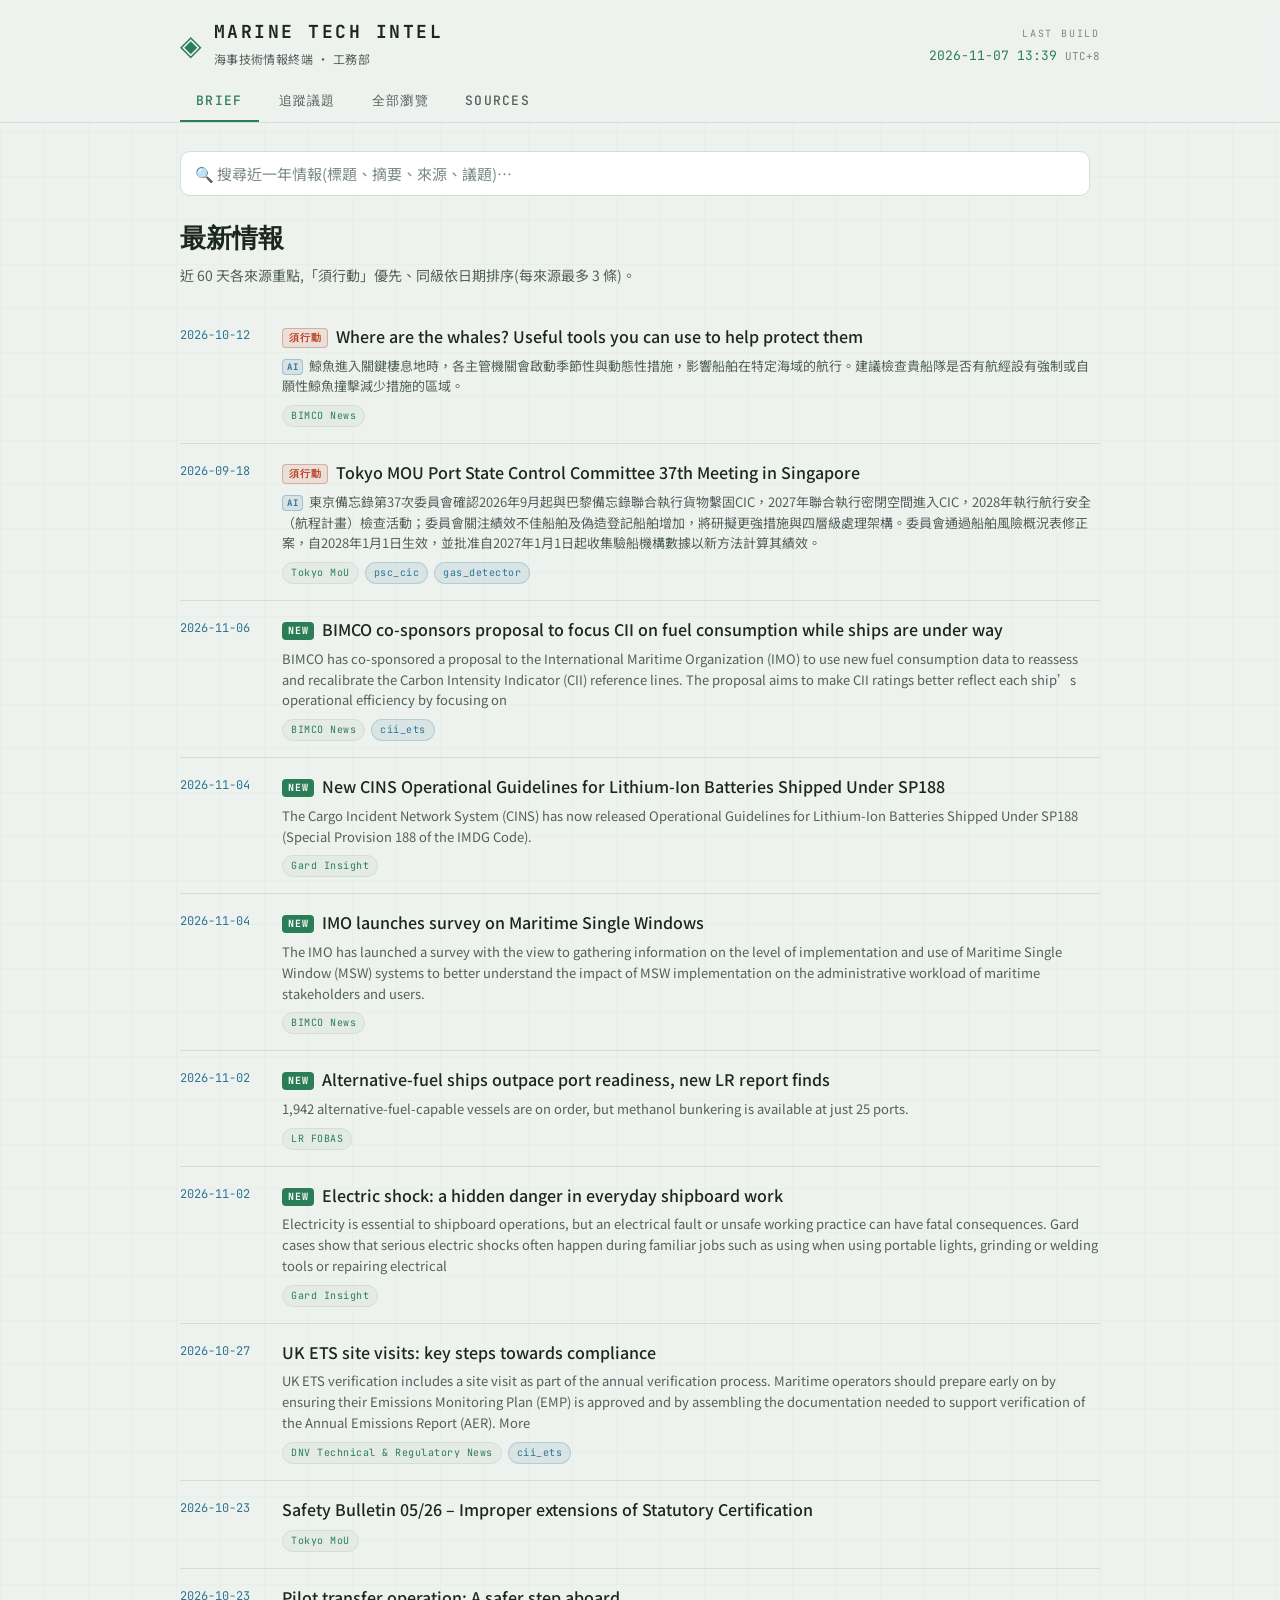
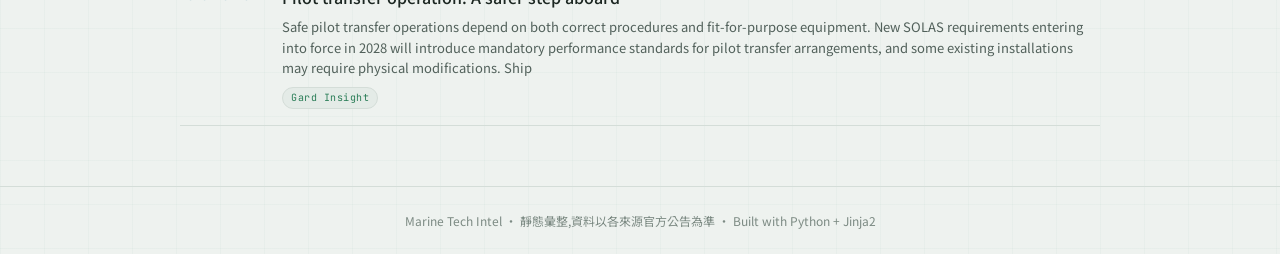
==== index.html @ ea02ee87 "deploy: df2ae88382cccb6f42dc4a87bed4cd82a8ce0da3" ====
<!DOCTYPE html>
<html lang="zh-Hant">
<head>
  <meta charset="utf-8">
  <meta name="viewport" content="width=device-width, initial-scale=1">
  <!-- internal tool on a public URL: do not list in search results -->
  <meta name="robots" content="noindex, nofollow">
  <title>Marine Tech Intel — 海事技術情報終端</title>
  <meta name="description" content="工務部海事技術情報彙總:自動匯整 LR FOBAS、Tokyo MoU、ClassNK 等權威來源的最新通告與報告。">
  <!-- Google Fonts: Fraunces (headings), Noto Sans TC (body), JetBrains Mono (data) -->
  <link rel="preconnect" href="https://fonts.googleapis.com">
  <link rel="preconnect" href="https://fonts.gstatic.com" crossorigin>
  <link href="https://fonts.googleapis.com/css2?family=Fraunces:opsz,wght@9..144,500;9..144,600&family=JetBrains+Mono:wght@400;500;700&family=Noto+Sans+TC:wght@400;500;700&display=swap" rel="stylesheet">
  <link rel="stylesheet" href="static/style.css?v=20261107133919">
</head>
<body>
  <header class="site-header">
    <div class="header-inner">
      <div class="brand">
        <span class="brand-mark">◈</span>
        <div class="brand-text">
          <h1>MARINE TECH INTEL</h1>
          <p class="brand-sub">海事技術情報終端 · 工務部</p>
        </div>
      </div>
      <div class="header-meta">
        <span class="meta-label">LAST BUILD</span>
        <span class="meta-value">2026-11-07 13:39 <span class="tz">UTC+8</span></span>
      </div>
    </div>
    <nav class="tabs" role="tablist">
      <button class="tab is-active" role="tab" data-tab="brief">BRIEF</button>
      <button class="tab" role="tab" data-tab="topics">追蹤議題</button>
      <button class="tab" role="tab" data-tab="browse">全部瀏覽</button>
      <button class="tab" role="tab" data-tab="sources">SOURCES</button>
    </nav>
  </header>

  <main class="site-main">
    


<div class="search-bar">
  <input id="search-input" type="search" autocomplete="off"
         placeholder="🔍 搜尋近一年情報(標題、摘要、來源、議題)…" aria-label="搜尋情報">
  <span id="search-count" class="search-count"></span>
</div>
<section id="panel-search" class="panel" role="tabpanel" hidden>
  <ol id="search-results" class="brief-list"></ol>
  <p id="search-empty" class="source-empty" hidden>找不到符合的情報</p>
</section>


<section id="panel-brief" class="panel is-active" role="tabpanel">
  <div class="panel-head">
    <h2 class="panel-title">最新情報</h2>
    <p class="panel-desc">近 60 天各來源重點,「須行動」優先、同級依日期排序(每來源最多 3 條)。</p>
  </div>
  <ol class="brief-list">
    
    <li class="brief-item">
      <div class="brief-date">2026-10-12</div>
      <div class="brief-body">
        <span class="imp-badge imp-action" title="AI 判定:有需採取行動或排程因應的事項,請以原文為準">須行動</span><a class="brief-link" href="https://www.bimco.org/news-insights/bimco-news/2026/10/12-whales/" target="_blank" rel="noopener">Where are the whales? Useful tools you can use to help protect them</a>
        
        <p class="brief-summary"><span class="ai-tag" title="由 AI 依原文自動摘要,僅供快速參考,請以原文為準">AI</span>鯨魚進入關鍵棲息地時，各主管機關會啟動季節性與動態性措施，影響船舶在特定海域的航行。建議檢查貴船隊是否有航經設有強制或自願性鯨魚撞擊減少措施的區域。</p>
        
        <div class="brief-meta">
          <span class="src-chip">BIMCO News</span>
          
        </div>
      </div>
    </li>
    
    <li class="brief-item">
      <div class="brief-date">2026-09-18</div>
      <div class="brief-body">
        <span class="imp-badge imp-action" title="AI 判定:有需採取行動或排程因應的事項,請以原文為準">須行動</span><a class="brief-link" href="https://www.tokyo-mou.org/press-releases/2026/09/18/tokyo-mou-port-state-control-committee-37th-meeting-in-singapore/" target="_blank" rel="noopener">Tokyo MOU Port State Control Committee 37th Meeting in Singapore</a>
        
        <p class="brief-summary"><span class="ai-tag" title="由 AI 依原文自動摘要,僅供快速參考,請以原文為準">AI</span>東京備忘錄第37次委員會確認2026年9月起與巴黎備忘錄聯合執行貨物繫固CIC，2027年聯合執行密閉空間進入CIC，2028年執行航行安全（航程計畫）檢查活動；委員會關注績效不佳船舶及偽造登記船舶增加，將研擬更強措施與四層級處理架構。委員會通過船舶風險概況表修正案，自2028年1月1日生效，並批准自2027年1月1日起收集驗船機構數據以新方法計算其績效。</p>
        
        <div class="brief-meta">
          <span class="src-chip">Tokyo MoU</span>
          <span class="topic-chip" data-topic="psc_cic">psc_cic</span><span class="topic-chip" data-topic="gas_detector">gas_detector</span>
        </div>
      </div>
    </li>
    
    <li class="brief-item">
      <div class="brief-date">2026-11-06</div>
      <div class="brief-body">
        <span class="new-badge" title="72 小時內新收錄">NEW</span><a class="brief-link" href="https://www.bimco.org/news-insights/bimco-news/2026/11/06-cii-imo/" target="_blank" rel="noopener">BIMCO co-sponsors proposal to focus CII on fuel consumption while ships are under way</a>
        
        <p class="brief-summary">BIMCO has co-sponsored a proposal to the International Maritime Organization (IMO) to use new fuel consumption data to reassess and recalibrate the Carbon Intensity Indicator (CII) reference lines. The proposal aims to make CII ratings better reflect each ship’s operational efficiency by focusing on</p>
        
        <div class="brief-meta">
          <span class="src-chip">BIMCO News</span>
          <span class="topic-chip" data-topic="cii_ets">cii_ets</span>
        </div>
      </div>
    </li>
    
    <li class="brief-item">
      <div class="brief-date">2026-11-04</div>
      <div class="brief-body">
        <span class="new-badge" title="72 小時內新收錄">NEW</span><a class="brief-link" href="https://gard.no/en/insights/new-cins-operational-guidelines-for-lithium-ion-batteries-shipped-under-sp188/" target="_blank" rel="noopener">New CINS Operational Guidelines for Lithium-Ion Batteries Shipped Under SP188</a>
        
        <p class="brief-summary">The Cargo Incident Network System (CINS) has now released Operational Guidelines for Lithium-Ion Batteries Shipped Under SP188 (Special Provision 188 of the IMDG Code).</p>
        
        <div class="brief-meta">
          <span class="src-chip">Gard Insight</span>
          
        </div>
      </div>
    </li>
    
    <li class="brief-item">
      <div class="brief-date">2026-11-04</div>
      <div class="brief-body">
        <span class="new-badge" title="72 小時內新收錄">NEW</span><a class="brief-link" href="https://www.bimco.org/news-insights/bimco-news/2026/11/04-imo-msw-survey/" target="_blank" rel="noopener">IMO launches survey on Maritime Single Windows</a>
        
        <p class="brief-summary">The IMO has launched a survey with the view to gathering information on the level of implementation and use of Maritime Single Window (MSW) systems to better understand the impact of MSW implementation on the administrative workload of maritime stakeholders and users.</p>
        
        <div class="brief-meta">
          <span class="src-chip">BIMCO News</span>
          
        </div>
      </div>
    </li>
    
    <li class="brief-item">
      <div class="brief-date">2026-11-02</div>
      <div class="brief-body">
        <span class="new-badge" title="72 小時內新收錄">NEW</span><a class="brief-link" href="https://www.lr.org/en/knowledge/press-room/press-listing/press-release/2026/alternative-fuel-ships-outpace-port-readiness-new-lr-report-finds/" target="_blank" rel="noopener">Alternative-fuel ships outpace port readiness, new LR report finds</a>
        
        <p class="brief-summary">1,942 alternative-fuel-capable vessels are on order, but methanol bunkering is available at just 25 ports.</p>
        
        <div class="brief-meta">
          <span class="src-chip">LR FOBAS</span>
          
        </div>
      </div>
    </li>
    
    <li class="brief-item">
      <div class="brief-date">2026-11-02</div>
      <div class="brief-body">
        <span class="new-badge" title="72 小時內新收錄">NEW</span><a class="brief-link" href="https://gard.no/en/insights/electric-shock-a-hidden-danger-in-everyday-shipboard-work/" target="_blank" rel="noopener">Electric shock: a hidden danger in everyday shipboard work</a>
        
        <p class="brief-summary">Electricity is essential to shipboard operations, but an electrical fault or unsafe working practice can have fatal consequences. Gard cases show that serious electric shocks often happen during familiar jobs such as using when using portable lights, grinding or welding tools or repairing electrical</p>
        
        <div class="brief-meta">
          <span class="src-chip">Gard Insight</span>
          
        </div>
      </div>
    </li>
    
    <li class="brief-item">
      <div class="brief-date">2026-10-27</div>
      <div class="brief-body">
        <a class="brief-link" href="https://www.dnv.com/news/2026/uk-ets-site-visits-key-steps-towards-compliance/" target="_blank" rel="noopener">UK ETS site visits: key steps towards compliance</a>
        
        <p class="brief-summary">UK ETS verification includes a site visit as part of the annual verification process. Maritime operators should prepare early on by ensuring their Emissions Monitoring Plan (EMP) is approved and by assembling the documentation needed to support verification of the Annual Emissions Report (AER). More</p>
        
        <div class="brief-meta">
          <span class="src-chip">DNV Technical &amp; Regulatory News</span>
          <span class="topic-chip" data-topic="cii_ets">cii_ets</span>
        </div>
      </div>
    </li>
    
    <li class="brief-item">
      <div class="brief-date">2026-10-23</div>
      <div class="brief-body">
        <a class="brief-link" href="https://www.tokyo-mou.org/safety-bulletin/2026/10/23/safety-bulletin-05-26-improper-extensions-of-statutory-certification/" target="_blank" rel="noopener">Safety Bulletin 05/26 – Improper extensions of Statutory Certification</a>
        
        <div class="brief-meta">
          <span class="src-chip">Tokyo MoU</span>
          
        </div>
      </div>
    </li>
    
    <li class="brief-item">
      <div class="brief-date">2026-10-23</div>
      <div class="brief-body">
        <a class="brief-link" href="https://gard.no/en/insights/safe-pilot-transfer-operation/" target="_blank" rel="noopener">Pilot transfer operation: A safer step aboard</a>
        
        <p class="brief-summary">Safe pilot transfer operations depend on both correct procedures and fit-for-purpose equipment. New SOLAS requirements entering into force in 2028 will introduce mandatory performance standards for pilot transfer arrangements, and some existing installations may require physical modifications. Ship </p>
        
        <div class="brief-meta">
          <span class="src-chip">Gard Insight</span>
          
        </div>
      </div>
    </li>
    
  </ol>
</section>


<section id="panel-browse" class="panel" role="tabpanel">
  <div class="panel-head">
    <h2 class="panel-title">全部瀏覽 <span class="ai-tag" title="分類由 AI 自動判定,僅供快速瀏覽,請以原文為準">AI</span></h2>
    <p class="panel-desc">近 12 個月的全部文章,每篇歸入一類;「須行動」排前、同級依日期排序。找東西也可以直接用上方搜尋。</p>
  </div>
  <div class="topic-list">
    
    <article class="topic-card">
      <button class="topic-toggle" aria-expanded="false">
        <span class="topic-name">法規環保</span>
        <span class="topic-count">9</span>
        <span class="topic-caret">▸</span>
      </button>
      <div class="topic-body" hidden>
        <p class="topic-summary">IMO / 區域環保與法規動態:MEPC/MSC 決議、ECA、ETS、公約生效</p>
        
        <ul class="topic-items">
          
          <li>
            <span class="imp-badge imp-action" title="AI 判定:有需採取行動或排程因應的事項,請以原文為準">須行動</span><a href="https://www.bimco.org/news-insights/bimco-news/2026/10/12-whales/" target="_blank" rel="noopener">Where are the whales? Useful tools you can use to help protect them</a>
            <span class="item-meta">BIMCO News · 2026-10-12</span>
            <p class="item-summary"><span class="ai-tag" title="由 AI 依原文自動摘要,僅供快速參考,請以原文為準">AI</span>鯨魚進入關鍵棲息地時，各主管機關會啟動季節性與動態性措施，影響船舶在特定海域的航行。建議檢查貴船隊是否有航經設有強制或自願性鯨魚撞擊減少措施的區域。</p>
          </li>
          
          <li>
            <span class="imp-badge imp-action" title="AI 判定:有需採取行動或排程因應的事項,請以原文為準">須行動</span><a href="https://www.dnv.com/news/2026/updated-implementing-regulation-med/" target="_blank" rel="noopener">Updated Implementing Regulation (EU) 2026/1434 amending the MED: In force from 31 August 2026</a>
            <span class="item-meta">DNV Technical &amp; Regulatory News · 2026-08-20</span>
            <p class="item-summary"><span class="ai-tag" title="由 AI 依原文自動摘要,僅供快速參考,請以原文為準">AI</span>歐盟發布第10號實施細則 (EU) 2026/1434，修訂《海洋設備指令》(MED) 2014/90/EU，並於2026年8月31日生效，取代第9號實施細則 (EU) 2025/1534。船隊應確認船上海洋設備的型式認可與合規狀態是否符合新版 MED 要求。</p>
          </li>
          
          <li>
            <span class="imp-badge imp-action" title="AI 判定:有需採取行動或排程因應的事項,請以原文為準">須行動</span><a href="https://www.dnv.com/news/2026/north-east-atlantic-joins-the-expanding-network-of-ecas/" target="_blank" rel="noopener">North-east Atlantic joins the expanding network of ECAs</a>
            <span class="item-meta">DNV Technical &amp; Regulatory News · 2026-06-17</span>
            <p class="item-summary"><span class="ai-tag" title="由 AI 依原文自動摘要,僅供快速參考,請以原文為準">AI</span>北東大西洋被納入新的排放控制區（ECA），針對氮氧化物（NOx）、硫氧化物（SOx）和顆粒物（PM）進行管控。相關規定將於2027年9月1日生效。</p>
          </li>
          
          <li>
            <span class="imp-badge imp-action" title="AI 判定:有需採取行動或排程因應的事項,請以原文為準">須行動</span><a href="https://www.dnv.com/news/2026/the-uk-ets-expands-to-maritime-from-1-july-2026/" target="_blank" rel="noopener">The UK ETS expands to maritime from 1 July 2026</a>
            <span class="item-meta">DNV Technical &amp; Regulatory News · 2026-06-05</span>
            <p class="item-summary"><span class="ai-tag" title="由 AI 依原文自動摘要,僅供快速參考,請以原文為準">AI</span>英國排放交易計劃（ETS）將於2026年7月1日起擴展至海運業。該計劃正在快速發展，影響各行業對溫室氣體排放的定價和管理。隨著計劃的擴展及碳市場的增強，了解其主要機制和影響變得越來越重要。</p>
          </li>
          
          <li>
            <span class="imp-badge imp-action" title="AI 判定:有需採取行動或排程因應的事項,請以原文為準">須行動</span><a href="https://www.classnk.com/hp/pdf/tech_info/tech_img/T1368e.pdf" target="_blank" rel="noopener">Outcome of MEPC84 (May 2026)</a>
            <span class="item-meta">ClassNK Topics · 2026-05-01</span>
            <p class="item-summary"><span class="ai-tag" title="由 AI 依原文自動摘要,僅供快速參考,請以原文為準">AI</span>日本政府於2024年6月30日部分修訂船舶分艙及相關法規，適用於日本旗「旅客輸送船」等（即非客船但從事旅客運送之貨船）。適用船舶可能需額外符合浸水計算、進水警報裝置、救生筏及AIS等要求。船東須自行確認各船是否屬於「旅客輸送船」等，ClassNK無法代為判定。建議工務部門儘速盤點船隊適用性並安排相關設備與計算之符合作業。</p>
          </li>
          
          <li>
            <a href="https://www.dnv.com/news/2026/imo-ccc-12/" target="_blank" rel="noopener">IMO CCC 12: Revised guidelines for methanol as fuel</a>
            <span class="item-meta">DNV Technical &amp; Regulatory News · 2026-09-21</span>
            <p class="item-summary"><span class="ai-tag" title="由 AI 依原文自動摘要,僅供快速參考,請以原文為準">AI</span>IMO CCC 12 於 2026 年 9 月 14 日至 18 日舉行。會議完成甲醇/乙醇作為燃料之暫行指南的修訂。並新增了一項繫纜軟體的統一效能標準。</p>
          </li>
          
          <li>
            <a href="https://www.dnv.com/news/2026/imo-iii-12-initiation-of-ism-implementation-guidelines-revision-and-progression-of-survey-requirements-revision/" target="_blank" rel="noopener">IMO III 12: Initiation of ISM implementation guidelines revision and progression of survey requirements revision</a>
            <span class="item-meta">DNV Technical &amp; Regulatory News · 2026-07-27</span>
            <p class="item-summary"><span class="ai-tag" title="由 AI 依原文自動摘要,僅供快速參考,請以原文為準">AI</span>IMO 第三屆實施工具小組第12次會議於2026年7月20日至24日召開，啟動了對ISM準則的全面修訂，並持續更新檢查指導方針。</p>
          </li>
          
          <li>
            <a href="https://www.dnv.com/news/2026/New-IMO-requirements-for-pilot-transfer-arrangements/" target="_blank" rel="noopener">New IMO requirements for pilot transfer arrangements</a>
            <span class="item-meta">DNV Technical &amp; Regulatory News · 2026-07-01</span>
            <p class="item-summary"><span class="ai-tag" title="由 AI 依原文自動摘要,僅供快速參考,請以原文為準">AI</span>國際海事組織（IMO）在第13屆導航、通訊、搜尋與救援小組會議（NCSR 13）中，完成了下一代電子海圖顯示與資訊系統（ECDIS）的實施指導草案。</p>
          </li>
          
          <li>
            <a href="https://www.dnv.com/news/2026/the-imo-sub-committee-on-navigation-communications-search-and-rescue-ncsr13/" target="_blank" rel="noopener">The IMO sub-committee on navigation, communications, search and rescue (NCSR 13)</a>
            <span class="item-meta">DNV Technical &amp; Regulatory News · 2026-06-29</span>
            <p class="item-summary"><span class="ai-tag" title="由 AI 依原文自動摘要,僅供快速參考,請以原文為準">AI</span>國際海事組織導航、通訊、搜尋與救援小組委員會（NCSR 13）於2026年6月22日至26日召開，並完成了下一代電子海圖顯示與資訊系統（ECDIS）實施的草案指導。</p>
          </li>
          
        </ul>
        
      </div>
    </article>
    
    <article class="topic-card">
      <button class="topic-toggle" aria-expanded="false">
        <span class="topic-name">燃油</span>
        <span class="topic-count">2</span>
        <span class="topic-caret">▸</span>
      </button>
      <div class="topic-body" hidden>
        <p class="topic-summary">燃油品質、加油實務、生質/替代燃料、滑油</p>
        
        <ul class="topic-items">
          
          <li>
            <a href="https://www.lr.org/en/knowledge/press-room/press-listing/press-release/2026/latest-fobas-fuel-quality-report-finds-iso-compliant-fuels-are-increasingly-causing-operational-problems/" target="_blank" rel="noopener">Latest FOBAS Fuel Quality Report finds ISO-compliant fuels are increasingly causing operational problems</a>
            <span class="item-meta">LR FOBAS · 2026-07-14</span>
            <p class="item-summary"><span class="ai-tag" title="由 AI 依原文自動摘要,僅供快速參考,請以原文為準">AI</span>最新分析顯示，燃油品質風險不再僅限於不符合規格的燃油。</p>
          </li>
          
          <li>
            <a href="https://www.lr.org/en/knowledge/press-room/press-listing/press-release/2026/lloyds-register-fobas-report-warns-of-late-year-surge-in-marine-fuel-quality-failures/" target="_blank" rel="noopener">FOBAS report warns of late year surge in marine fuel quality failures</a>
            <span class="item-meta">LR FOBAS · 2026-02-12</span>
            <p class="item-summary"><span class="ai-tag" title="由 AI 依原文自動摘要,僅供快速參考,請以原文為準">AI</span>FOBAS報告指出，2025年下半年海洋燃料質量顯著惡化。這項新分析是基於2025年上半年報告的結果。</p>
          </li>
          
        </ul>
        
      </div>
    </article>
    
    <article class="topic-card">
      <button class="topic-toggle" aria-expanded="false">
        <span class="topic-name">PSC 檢查</span>
        <span class="topic-count">15</span>
        <span class="topic-caret">▸</span>
      </button>
      <div class="topic-body" hidden>
        <p class="topic-summary">港口國管制:檢查活動 (CIC)、滯留與缺失統計</p>
        
        <ul class="topic-items">
          
          <li>
            <span class="imp-badge imp-action" title="AI 判定:有需採取行動或排程因應的事項,請以原文為準">須行動</span><a href="https://www.tokyo-mou.org/press-releases/2026/09/18/tokyo-mou-port-state-control-committee-37th-meeting-in-singapore/" target="_blank" rel="noopener">Tokyo MOU Port State Control Committee 37th Meeting in Singapore</a>
            <span class="item-meta">Tokyo MoU · 2026-09-18</span>
            <p class="item-summary"><span class="ai-tag" title="由 AI 依原文自動摘要,僅供快速參考,請以原文為準">AI</span>東京備忘錄第37次委員會確認2026年9月起與巴黎備忘錄聯合執行貨物繫固CIC，2027年聯合執行密閉空間進入CIC，2028年執行航行安全（航程計畫）檢查活動；委員會關注績效不佳船舶及偽造登記船舶增加，將研擬更強措施與四層級處理架構。委員會通過船舶風險概況表修正案，自2028年1月1日生效，並批准自2027年1月1日起收集驗船機構數據以新方法計算其績效。</p>
          </li>
          
          <li>
            <span class="imp-badge imp-action" title="AI 判定:有需採取行動或排程因應的事項,請以原文為準">須行動</span><a href="https://www.dnv.com/news/2026/port-state-control-cic-2026-official-questionnaire-now-published/" target="_blank" rel="noopener">Port State Control – CIC 2026 official questionnaire now published</a>
            <span class="item-meta">DNV Technical &amp; Regulatory News · 2026-08-04</span>
            <p class="item-summary"><span class="ai-tag" title="由 AI 依原文自動摘要,僅供快速參考,請以原文為準">AI</span>Paris 與 Tokyo MoU 聯合貨物繫固 (Cargo Securing) 集中檢查 (CIC) 將於 9 月 1 日正式啟動。Paris MoU 已公布本次 CIC 的官方檢查問卷，船隊應提前準備以應對檢查。</p>
          </li>
          
          <li>
            <span class="imp-badge imp-action" title="AI 判定:有需採取行動或排程因應的事項,請以原文為準">須行動</span><a href="https://www.tokyo-mou.org/press-releases/2026/08/03/joint-press-release-on-the-concentrated-inspection-campaign-on-cargo-securing/" target="_blank" rel="noopener">Joint Press Release on the Concentrated Inspection Campaign on Cargo Securing</a>
            <span class="item-meta">Tokyo MoU · 2026-08-03</span>
            <p class="item-summary"><span class="ai-tag" title="由 AI 依原文自動摘要,僅供快速參考,請以原文為準">AI</span>Tokyo MoU 與 Paris MoU 將於 2026 年 9 月 1 日至 11 月 30 日聯合執行「貨物繫固」集中檢查活動 (CIC)，配合例行港口國檢查進行。PSCO 將使用特定問卷查核船舶是否符合 SOLAS 對貨物裝載、堆疊與繫固的規定。船方需確保備有經認可的貨物繫固手冊 (CSM)、貨物安全通道計畫 (CSAP)，且固定與便攜式繫固設備狀況良好並符合手冊維護要求。檢查發現的缺失可能導致記錄缺陷甚至船舶滯留，建議船隊提前依問卷項目完成自查。</p>
          </li>
          
          <li>
            <span class="imp-badge imp-action" title="AI 判定:有需採取行動或排程因應的事項,請以原文為準">須行動</span><a href="https://parismou.org/paris-and-tokyo-mous-launch-2026-concentrated-inspection-campaign-on-cargo-securing/" target="_blank" rel="noopener">Paris and Tokyo MoUs launch 2026 Concentrated Inspection Campaign on Cargo Securing</a>
            <span class="item-meta">Paris MoU · 2026-08-03</span>
            <p class="item-summary"><span class="ai-tag" title="由 AI 依原文自動摘要,僅供快速參考,請以原文為準">AI</span>巴黎MoU與東京MoU將於2026年9月1日至11月30日針對貨物綑綁（貨物單元與貨物運輸單元）實施2026年集中檢查（CIC），與例行PSC檢查合併執行，每艘船舶於該期間僅受檢一次。PSCO將使用兩MoU共同制定的問檢表，查核是否符合SOLAS有關裝載、堆積與綑綁之現行要求；查得之缺失可由港口國記錄缺失甚至扣船。檢查結果將送交IMO及兩MoU治理機構。建議及早完成船隊貨物綑綁自查與相關文件準備。</p>
          </li>
          
          <li>
            <span class="imp-badge imp-action" title="AI 判定:有需採取行動或排程因應的事項,請以原文為準">須行動</span><a href="https://www.dnv.com/news/2026/the-2026-psc-cic-on-cargo-securing/" target="_blank" rel="noopener">The 2026 PSC CIC on cargo securing – be prepared</a>
            <span class="item-meta">DNV Technical &amp; Regulatory News · 2026-07-29</span>
            <p class="item-summary"><span class="ai-tag" title="由 AI 依原文自動摘要,僅供快速參考,請以原文為準">AI</span>2026年的港口國家控制集中檢查活動將於9月1日至11月30日進行，重點將放在貨物固定上。請做好準備。</p>
          </li>
          
          <li>
            <span class="imp-badge imp-action" title="AI 判定:有需採取行動或排程因應的事項,請以原文為準">須行動</span><a href="https://www.tokyo-mou.org/cic-results/2025/11/19/cic-on-crew-wages-and-seafarer-employment-agreement-mlc-2006-2024/" target="_blank" rel="noopener">CIC on Crew Wages and Seafarer Employment Agreement (MLC, 2006) 2024</a>
            <span class="item-meta">Tokyo MoU · 2025-11-19</span>
            <p class="item-summary"><span class="ai-tag" title="由 AI 依原文自動摘要,僅供快速參考,請以原文為準">AI</span>東京MOU的成員機構進行了針對船員工資和海員就業協議的集中檢查活動。</p>
          </li>
          
          <li>
            <a href="https://parismou.org/register-for-teg40-in-poland/" target="_blank" rel="noopener">Register for TEG40 in Poland</a>
            <span class="item-meta">Paris MoU · 2026-09-22</span>
            <p class="item-summary"><span class="ai-tag" title="由 AI 依原文自動摘要,僅供快速參考,請以原文為準">AI</span>1. Paris MoU 透過港口國監督 (PSC) 檢查外國船舶，確保其狀況、設備、配員與營運符合國際法規。
2. Paris MoU 提供數位工具，即時掌握船舶合規與風險資訊。
3. 最新消息包含年度績效名單與拒絕進港船舶公告，有助掌握區域 PSC 動態。</p>
          </li>
          
          <li>
            <a href="https://parismou.org/paris-mou-publishes-the-annual-report-of-2025/" target="_blank" rel="noopener">Paris MoU publishes the Annual Report of 2025</a>
            <span class="item-meta">Paris MoU · 2026-07-03</span>
            <p class="item-summary"><span class="ai-tag" title="由 AI 依原文自動摘要,僅供快速參考,請以原文為準">AI</span>Paris MoU 於 2026 年 7 月 1 日發布 2025 年度報告。2025 年拒入港口禁令升至 19 件,滯留率升至 4.18%(2024 年為 4.03%),顯示持續偏高趨勢。缺失分析未顯示單一公約領域惡化,但重複違規集中在消防安全(SOLAS Ch. II-2 占 16.8%)、結構與電氣(SOLAS Ch. II-1 占 11.6%)及海員健康醫療與福利(MLC Title IV 占 10.0%)。具體缺失以防火門(3.1%)、海員僱傭合約(1.3%)及 ISM 相關缺失(4.5%)最為突出。</p>
          </li>
          
          <li>
            <a href="https://parismou.org/2025-performance-lists/" target="_blank" rel="noopener">Paris MoU publishes its 2025 Performance Lists</a>
            <span class="item-meta">Paris MoU · 2026-07-02</span>
            <p class="item-summary"><span class="ai-tag" title="由 AI 依原文自動摘要,僅供快速參考,請以原文為準">AI</span>Paris MoU 於第59次會議通過2025年檢查結果，並發布新的船旗國與受認可組織績效清單。新清單將自2026年7月1日起適用。白灰黑名單依據3年滾動期間內至少30次檢查的船旗國之檢查與滯留紀錄進行評級。</p>
          </li>
          
          <li>
            <a href="https://parismou.org/paris-mou-59th-committee-meets-in-glasgow-united-kingdom/" target="_blank" rel="noopener">Paris MoU 59th Committee meets in Glasgow, United Kingdom</a>
            <span class="item-meta">Paris MoU · 2026-07-01</span>
            <p class="item-summary"><span class="ai-tag" title="由 AI 依原文自動摘要,僅供快速參考,請以原文為準">AI</span>巴黎備忘錄第59次委員會於2026年5月18至22日在格拉斯哥舉行,重點進展包括:滯留率連續上升至2025年4.18%,委員會推進與2027年7月6日生效的歐盟PSC指令修正案同步實施,將更新船旗國與認可機構績效計算及船舶風險檔案中的環保參數。委員會亦針對虛假登記與證書船舶制定實務指引,並決定啟動24米及以上漁船自願性PSC查驗的協調機制。</p>
          </li>
          
          <li>
            <a href="https://www.tokyo-mou.org/deficiency-photos/2026/06/22/deficiency-photo-of-the-year-2025/" target="_blank" rel="noopener">Deficiency Photo of the Year – 2025</a>
            <span class="item-meta">Tokyo MoU · 2026-06-22</span>
            <p class="item-summary"><span class="ai-tag" title="由 AI 依原文自動摘要,僅供快速參考,請以原文為準">AI</span>船名：OLGA L，IMO號碼：8320834，國籍：蒙古，船型：冷藏貨船。檢查港口：俄羅斯聯邦海參崴，檢查日期：2025年12月24日。主要缺陷為右側救生艇失效，且未配備三個醫療急救包及不符合要求的引航梯。</p>
          </li>
          
          <li>
            <a href="https://www.tokyo-mou.org/annual-report/2026/05/01/annual-report-2025/" target="_blank" rel="noopener">Annual Report 2025</a>
            <span class="item-meta">Tokyo MoU · 2026-05-01</span>
            <p class="item-summary"><span class="ai-tag" title="由 AI 依原文自動摘要,僅供快速參考,請以原文為準">AI</span>2025年亞太地區港口國控制年報顯示，東京MOU成員機構共進行了35,546次檢查，創下歷史新高。儘管拘留率持續下降，但尚未恢復到疫情前的水平。東京MOU將於2026年正式實施高效能和低效能公司的名單，以促進表現改善。報告強調過去三年低效能船舶的增加，並呼籲所有利益相關者重新評估其表現和安全文化，以確保符合國際海事標準。</p>
          </li>
          
          <li>
            <a href="https://www.tokyo-mou.org/press-releases/2026/03/17/preliminary-results-of-cic-on-ballast-water-management-2025/" target="_blank" rel="noopener">Preliminary results of CIC on Ballast Water Management 2025</a>
            <span class="item-meta">Tokyo MoU · 2026-03-17</span>
            <p class="item-summary"><span class="ai-tag" title="由 AI 依原文自動摘要,僅供快速參考,請以原文為準">AI</span>2025年，東京MOU與巴黎MOU共同進行了集中檢查運動（CIC），針對船舶的壓載水管理進行了9,244次檢查，其中74.96%使用了CIC問卷。檢查期間，共有184艘船隻被扣留，扣留率為2.66%，其中30艘因CIC相關缺陷被扣留，顯示出壓載水管理系統的運作和維護仍是重要的問題。大多數扣留的船隻屬於高風險類別，且多數船隻年齡在19至24歲之間。</p>
          </li>
          
          <li>
            <a href="https://parismou.org/register-for-seminar-80-in-hamburg/" target="_blank" rel="noopener">Register for Seminar 80</a>
            <span class="item-meta">Paris MoU · 2026-08-28</span>
            <p class="item-summary"><span class="ai-tag" title="由 AI 依原文自動摘要,僅供快速參考,請以原文為準">AI</span>巴黎備忘錄（Paris MoU）透過港口國監督（PSC）檢查外國船舶，確認其船況、設備、配員與營運符合國際法規，以打擊低標準船舶。Paris MoU 提供數位數據工具，可即時掌握船舶合規與風險資訊，並定期發布年度績效名單及拒絕進港船舶公告。該組織與觀察員及海事夥伴保持密切合作與數據交換。</p>
          </li>
          
          <li>
            <a href="https://parismou.org/register-for-the-human-element-training/" target="_blank" rel="noopener">Register for The Human Element Training</a>
            <span class="item-meta">Paris MoU · 2026-08-03</span>
            <p class="item-summary"><span class="ai-tag" title="由 AI 依原文自動摘要,僅供快速參考,請以原文為準">AI</span>巴黎備忘錄（Paris MoU）介紹其港口國管制（PSC）制度，透過檢查外籍船舶的狀況、設備、船員編制與操作，確認其符合國際海事法規，並提供資料工具與年度表現名單等最新資訊。本文內容為巴黎備忘錄的整體說明與訓練課程註冊宣傳，未涉及具體新規或檢查重點。</p>
          </li>
          
        </ul>
        
      </div>
    </article>
    
    <article class="topic-card">
      <button class="topic-toggle" aria-expanded="false">
        <span class="topic-name">輪機設備</span>
        <span class="topic-count">3</span>
        <span class="topic-caret">▸</span>
      </button>
      <div class="topic-body" hidden>
        <p class="topic-summary">主機、排放後處理 (SCR/洗滌塔)、船上技術系統、船級技術要求</p>
        
        <ul class="topic-items">
          
          <li>
            <a href="https://gard.no/en/insights/bearing-failures-when-normal-readings-hide-the-risk/" target="_blank" rel="noopener">Bearing failures: When normal readings hide the risk</a>
            <span class="item-meta">Gard Insight · 2026-09-07</span>
            <p class="item-summary"><span class="ai-tag" title="由 AI 依原文自動摘要,僅供快速參考,請以原文為準">AI</span>引擎室發生嚴重事故，顯示局部軸承失效可能迅速惡化。即使常規的溫度與壓力讀數顯示正常，也無法排除潛在的危險。</p>
          </li>
          
          <li>
            <a href="https://www.dnv.com/news/2026/boiler-tube-plugging-class-requirements/" target="_blank" rel="noopener">Boiler tube plugging – class requirements</a>
            <span class="item-meta">DNV Technical &amp; Regulatory News · 2026-07-06</span>
            <p class="item-summary"><span class="ai-tag" title="由 AI 依原文自動摘要,僅供快速參考,請以原文為準">AI</span>鍋爐管在熱傳遞和維持海洋鍋爐壓力完整性方面扮演關鍵角色。當發生洩漏時，需要仔細評估以防止次級損壞。此技術新聞提供了關於修復的類別接受標準的指導。</p>
          </li>
          
          <li>
            <a href="https://www.dnv.com/news/2026/standards-now-available-the-july-2026-edition-of-the-dnv-class-rules-and-standards-for-ship-and-offshore/" target="_blank" rel="noopener">Now available: The July 2026 edition of the DNV class rules and standards for ship and offshore</a>
            <span class="item-meta">DNV Technical &amp; Regulatory News · 2026-07-02</span>
            <p class="item-summary"><span class="ai-tag" title="由 AI 依原文自動摘要,僅供快速參考,請以原文為準">AI</span>2026年7月版DNV船級規則和標準引入了新的船級標記及重大更新，旨在支持海事產業向更可持續和創新的方向轉型。</p>
          </li>
          
        </ul>
        
      </div>
    </article>
    
    <article class="topic-card">
      <button class="topic-toggle" aria-expanded="false">
        <span class="topic-name">安全保安</span>
        <span class="topic-count">5</span>
        <span class="topic-caret">▸</span>
      </button>
      <div class="topic-body" hidden>
        <p class="topic-summary">海事事故、航行安全、保安/海盜、密閉空間、火災</p>
        
        <ul class="topic-items">
          
          <li>
            <a href="https://www.bimco.org/news-insights/bimco-news/2026/10/14-dry-bulk-network/" target="_blank" rel="noopener">Dry bulk safety: scrap metal fires, fumigation and enclosed spaces</a>
            <span class="item-meta">BIMCO News · 2026-10-14</span>
            <p class="item-summary"><span class="ai-tag" title="由 AI 依原文自動摘要,僅供快速參考,請以原文為準">AI</span>BIMCO 乾散貨網路在最新會議中討論了三項持續的安全挑戰：受污染的廢金屬貨物引發的火災風險。熏蒸工作正從專業人員轉移至船舶船員執行。密閉空間內的死亡事故仍持續發生。成員強調需要更明確的指引與程序以減少這些風險。</p>
          </li>
          
          <li>
            <a href="https://www.bimco.org/news-insights/bimco-news/2026/10/08-sagarmanthan/" target="_blank" rel="noopener">Supporting seafarers</a>
            <span class="item-meta">BIMCO News · 2026-10-08</span>
            <p class="item-summary"><span class="ai-tag" title="由 AI 依原文自動摘要,僅供快速參考,請以原文為準">AI</span>威脅航行自由將影響全球貿易與維持貿易運行的海員。
此為BIMCO秘書長兼執行長David Loosley在新德里舉辦的Sagarmanthan：Great Oceans Dialogue中發表的明確訊息。</p>
          </li>
          
          <li>
            <a href="https://gard.no/en/insights/collisions-with-fishing-vessels-chinese-waters-remain-a-hotspot/" target="_blank" rel="noopener">Collisions with fishing vessels: Chinese waters remain a hotspot</a>
            <span class="item-meta">Gard Insight · 2026-09-14</span>
            <p class="item-summary"><span class="ai-tag" title="由 AI 依原文自動摘要,僅供快速參考,請以原文為準">AI</span>Gard理賠數據顯示，65起涉及漁船碰撞事故中有半數發生於中國水域。禁漁期結束後大量漁船同時出海，碰撞風險尤高。船隊航行於該區應提高警覺並加強瞭望與避碰措施。</p>
          </li>
          
          <li>
            <a href="https://gard.no/en/insights/loss-of-bridge-control-calling-on-back-up-modes/" target="_blank" rel="noopener">Loss of bridge control: Calling on back-up modes</a>
            <span class="item-meta">Gard Insight · 2026-09-04</span>
            <p class="item-summary"><span class="ai-tag" title="由 AI 依原文自動摘要,僅供快速參考,請以原文為準">AI</span>舵機故障導致駕駛台控制失效,可能造成人命、財產與環境嚴重後果。在受限或繁忙水域中,由於淺灘、其他船舶及障礙物鄰近,船員應變時間與處置措施至關重要,反應時間常以秒計。</p>
          </li>
          
          <li>
            <a href="https://gard.no/en/insights/ais-assisted-collisions-overreliance-risk/" target="_blank" rel="noopener">AIS-assisted collisions: The risks of over-reliance</a>
            <span class="item-meta">Gard Insight · 2026-07-14</span>
            <p class="item-summary"><span class="ai-tag" title="由 AI 依原文自動摘要,僅供快速參考,請以原文為準">AI</span>AIS雖然已成為重要的安全輔助工具，但過度依賴AIS可能在某些情況下導致事故，而非預防事故。</p>
          </li>
          
        </ul>
        
      </div>
    </article>
    
    <article class="topic-card">
      <button class="topic-toggle" aria-expanded="false">
        <span class="topic-name">產業商務</span>
        <span class="topic-count">2</span>
        <span class="topic-caret">▸</span>
      </button>
      <div class="topic-body" hidden>
        <p class="topic-summary">商務合約、市場、船員、數位化與產業動態</p>
        
        <ul class="topic-items">
          
          <li>
            <a href="https://www.bimco.org/news-insights/bimco-news/2026/10/14-dc-report/" target="_blank" rel="noopener">New BIMCO contracts tackle ship recycling and energy-saving retrofits</a>
            <span class="item-meta">BIMCO News · 2026-10-14</span>
            <p class="item-summary"><span class="ai-tag" title="由 AI 依原文自動摘要,僅供快速參考,請以原文為準">AI</span>BIMCO 推出經修訂的 RECYCLECON 合約，協助應對船舶回收相關的營運與規範挑戰。同時發布 2026 年節能裝置改裝附加條款，提供節能改裝的合約框架。</p>
          </li>
          
          <li>
            <a href="https://www.lr.org/en/knowledge/insights-articles/alternative-fuelled-ship-orders-remain-significant-in-2025/" target="_blank" rel="noopener">Alternative-fuelled ship orders remain significant in 2025</a>
            <span class="item-meta">LR FOBAS · 2026-01-07</span>
            <p class="item-summary"><span class="ai-tag" title="由 AI 依原文自動摘要,僅供快速參考,請以原文為準">AI</span>2025年，船東持續投資於替代燃料船，顯示出對可持續海事未來的強勁訂單動能。</p>
          </li>
          
        </ul>
        
      </div>
    </article>
    
    <article class="topic-card">
      <button class="topic-toggle" aria-expanded="false">
        <span class="topic-name">未分類</span>
        <span class="topic-count">29</span>
        <span class="topic-caret">▸</span>
      </button>
      <div class="topic-body" hidden>
        <p class="topic-summary">尚未經 AI 分類的文章</p>
        
        <ul class="topic-items">
          
          <li>
            <span class="new-badge" title="72 小時內新收錄">NEW</span><a href="https://www.bimco.org/news-insights/bimco-news/2026/11/06-cii-imo/" target="_blank" rel="noopener">BIMCO co-sponsors proposal to focus CII on fuel consumption while ships are under way</a>
            <span class="item-meta">BIMCO News · 2026-11-06</span>
            
          </li>
          
          <li>
            <span class="new-badge" title="72 小時內新收錄">NEW</span><a href="https://gard.no/en/insights/new-cins-operational-guidelines-for-lithium-ion-batteries-shipped-under-sp188/" target="_blank" rel="noopener">New CINS Operational Guidelines for Lithium-Ion Batteries Shipped Under SP188</a>
            <span class="item-meta">Gard Insight · 2026-11-04</span>
            
          </li>
          
          <li>
            <span class="new-badge" title="72 小時內新收錄">NEW</span><a href="https://www.bimco.org/news-insights/bimco-news/2026/11/04-imo-msw-survey/" target="_blank" rel="noopener">IMO launches survey on Maritime Single Windows</a>
            <span class="item-meta">BIMCO News · 2026-11-04</span>
            
          </li>
          
          <li>
            <span class="new-badge" title="72 小時內新收錄">NEW</span><a href="https://www.lr.org/en/knowledge/press-room/press-listing/press-release/2026/alternative-fuel-ships-outpace-port-readiness-new-lr-report-finds/" target="_blank" rel="noopener">Alternative-fuel ships outpace port readiness, new LR report finds</a>
            <span class="item-meta">LR FOBAS · 2026-11-02</span>
            
          </li>
          
          <li>
            <span class="new-badge" title="72 小時內新收錄">NEW</span><a href="https://gard.no/en/insights/electric-shock-a-hidden-danger-in-everyday-shipboard-work/" target="_blank" rel="noopener">Electric shock: a hidden danger in everyday shipboard work</a>
            <span class="item-meta">Gard Insight · 2026-11-02</span>
            
          </li>
          
          <li>
            <span class="new-badge" title="72 小時內新收錄">NEW</span><a href="https://www.bimco.org/news-insights/bimco-news/2026/11/02-tripartite/" target="_blank" rel="noopener">Tripartite 2026 focuses on practical steps towards the next generation of ships</a>
            <span class="item-meta">BIMCO News · 2026-11-02</span>
            
          </li>
          
          <li>
            <a href="https://www.bimco.org/news-insights/bimco-news/2026/10/29-engine-fires/" target="_blank" rel="noopener">Preventing engine room fires before small defects become emergencies</a>
            <span class="item-meta">BIMCO News · 2026-10-29</span>
            
          </li>
          
          <li>
            <a href="https://www.dnv.com/news/2026/uk-ets-site-visits-key-steps-towards-compliance/" target="_blank" rel="noopener">UK ETS site visits: key steps towards compliance</a>
            <span class="item-meta">DNV Technical &amp; Regulatory News · 2026-10-27</span>
            
          </li>
          
          <li>
            <a href="https://www.bimco.org/news-insights/bimco-news/2026/10/27-emissions/" target="_blank" rel="noopener">New industry frameworks set out to cut duplicated emissions reporting</a>
            <span class="item-meta">BIMCO News · 2026-10-27</span>
            
          </li>
          
          <li>
            <a href="https://www.bimco.org/news-insights/bimco-news/2026/10/27-bwm/" target="_blank" rel="noopener">Ballast Water: BIMCO seeks clearer guidance for ships facing challenging water quality</a>
            <span class="item-meta">BIMCO News · 2026-10-27</span>
            
          </li>
          
          <li>
            <a href="https://www.tokyo-mou.org/safety-bulletin/2026/10/23/safety-bulletin-05-26-improper-extensions-of-statutory-certification/" target="_blank" rel="noopener">Safety Bulletin 05/26 – Improper extensions of Statutory Certification</a>
            <span class="item-meta">Tokyo MoU · 2026-10-23</span>
            
          </li>
          
          <li>
            <a href="https://gard.no/en/insights/safe-pilot-transfer-operation/" target="_blank" rel="noopener">Pilot transfer operation: A safer step aboard</a>
            <span class="item-meta">Gard Insight · 2026-10-23</span>
            
          </li>
          
          <li>
            <a href="https://www.bimco.org/news-insights/bimco-news/2026/10/23-plastic/" target="_blank" rel="noopener">An opportunity to contribute your thoughts on plastic waste management</a>
            <span class="item-meta">BIMCO News · 2026-10-23</span>
            
          </li>
          
          <li>
            <a href="https://gard.no/en/insights/india-introduces-new-requirements-for-ships-in-coastal-waters/" target="_blank" rel="noopener">India introduces new requirements for ships in coastal waters</a>
            <span class="item-meta">Gard Insight · 2026-10-21</span>
            
          </li>
          
          <li>
            <a href="https://www.bimco.org/news-insights/bimco-news/2026/10/21-retrofit-addendum/" target="_blank" rel="noopener">BIMCO Energy Saving Device Retrofit Addendum available to support vessel efficiency investments</a>
            <span class="item-meta">BIMCO News · 2026-10-21</span>
            
          </li>
          
          <li>
            <a href="https://www.bimco.org/news-insights/bimco-news/2026/10/21-recyclecon-2026/" target="_blank" rel="noopener">We have updated RECYCLECON – the global standard contract for sustainable ship recycling</a>
            <span class="item-meta">BIMCO News · 2026-10-21</span>
            
          </li>
          
          <li>
            <a href="https://www.bimco.org/news-insights/bimco-news/2026/10/21-ebl/" target="_blank" rel="noopener">eBL adoption passes halfway mark</a>
            <span class="item-meta">BIMCO News · 2026-10-21</span>
            
          </li>
          
          <li>
            <a href="https://parismou.org/lifting-of-refusal-of-access-of-m-v-sea-breeze-imo-no-9361988/" target="_blank" rel="noopener">Lifting of Refusal of Access of M/V “SEA BREEZE” – IMO no: 9361988</a>
            <span class="item-meta">Paris MoU · 2026-10-20</span>
            
          </li>
          
          <li>
            <a href="https://gard.no/en/insights/new-fire-drill-guidelines-for-vehicle-carrying-vessels/" target="_blank" rel="noopener">New Fire Drill Guidelines for Vehicle Carrying Vessels</a>
            <span class="item-meta">Gard Insight · 2026-10-20</span>
            
          </li>
          
          <li>
            <a href="https://www.bimco.org/news-insights/bimco-news/2026/10/20-japan-consultant/" target="_blank" rel="noopener">BIMCO expands with new consultant in Japan</a>
            <span class="item-meta">BIMCO News · 2026-10-20</span>
            
          </li>
          
          <li>
            <a href="https://gard.no/en/insights/loss-of-bridge-control-human-failure-is-normal-context-is-key/" target="_blank" rel="noopener">Loss of bridge control: Human failure is normal - context is key</a>
            <span class="item-meta">Gard Insight · 2026-10-19</span>
            
          </li>
          
          <li>
            <a href="https://gard.no/en/insights/hydrogen-sulphide-the-hidden-danger-outside-enclosed-spaces/" target="_blank" rel="noopener">Hydrogen sulphide: The hidden danger outside enclosed spaces</a>
            <span class="item-meta">Gard Insight · 2026-10-14</span>
            
          </li>
          
          <li>
            <a href="https://www.tokyo-mou.org/press-releases/2026/10/09/tokyo-mous-changing-of-the-method-of-calculation-of-the-performance-on-flag-and-ro/" target="_blank" rel="noopener">Tokyo MOU’s Changing of the Method of Calculation of the Performance on Flag and RO</a>
            <span class="item-meta">Tokyo MoU · 2026-10-09</span>
            
          </li>
          
          <li>
            <a href="https://www.tokyo-mou.org/cic-results/2026/10/08/cic-on-on-ballast-water-management-convention-bwmc-2004/" target="_blank" rel="noopener">CIC on on Ballast Water Management Convention (BWMC 2004) 2025</a>
            <span class="item-meta">Tokyo MoU · 2026-10-08</span>
            
          </li>
          
          <li>
            <a href="https://gard.no/en/insights/malaysia-introduces-new-regulated-sea-areas/" target="_blank" rel="noopener">Malaysia introduces new regulated sea areas</a>
            <span class="item-meta">Gard Insight · 2026-10-06</span>
            
          </li>
          
          <li>
            <a href="https://gard.no/en/insights/fish-farm-claims-in-china-lessons-from-a-recent-court-judgement/" target="_blank" rel="noopener">Fish farm claims in China: lessons from a recent court judgement</a>
            <span class="item-meta">Gard Insight · 2026-09-28</span>
            
          </li>
          
          <li>
            <a href="https://gard.no/en/insights/loss-of-bridge-control-in-functioning-systems/" target="_blank" rel="noopener">Loss of bridge control in functioning systems</a>
            <span class="item-meta">Gard Insight · 2026-09-28</span>
            
          </li>
          
          <li>
            <a href="https://parismou.org/lifting-of-refusal-of-acces-of-m-v-everest-imo-no-8411633/" target="_blank" rel="noopener">Lifting of Refusal of Acces of M/V “EVEREST” – IMO no: 8411633</a>
            <span class="item-meta">Paris MoU · 2026-08-31</span>
            
          </li>
          
          <li>
            <a href="https://www.classnk.com/hp/pdf/tech_info/tech_img/T1380e.pdf" target="_blank" rel="noopener">Outcome of MSC111 (May 2026)</a>
            <span class="item-meta">ClassNK Topics · 2026-05-01</span>
            
          </li>
          
        </ul>
        
      </div>
    </article>
    
  </div>
</section>


<section id="panel-sources" class="panel" role="tabpanel">
  <div class="panel-head">
    <h2 class="panel-title">情報來源</h2>
    <p class="panel-desc">各來源最近 5 條,並標示最後成功更新時間。</p>
  </div>
  <div class="source-grid">
    
    <article class="source-card">
      <div class="source-card-head">
        <div>
          <h3 class="source-name">LR FOBAS</h3>
          <span class="source-cat">燃油</span>
        </div>
        <div class="source-status">
          
          <span class="freshness freshness-ok">今日</span>
        </div>
      </div>
      
      <ul class="source-items">
        
        <li>
          <span class="new-badge" title="72 小時內新收錄">NEW</span><a href="https://www.lr.org/en/knowledge/press-room/press-listing/press-release/2026/alternative-fuel-ships-outpace-port-readiness-new-lr-report-finds/" target="_blank" rel="noopener">Alternative-fuel ships outpace port readiness, new LR report finds</a>
          <span class="item-date">2026-11-02</span>
        </li>
        
        <li>
          <a href="https://www.lr.org/en/knowledge/press-room/press-listing/press-release/2026/latest-fobas-fuel-quality-report-finds-iso-compliant-fuels-are-increasingly-causing-operational-problems/" target="_blank" rel="noopener">Latest FOBAS Fuel Quality Report finds ISO-compliant fuels are increasingly causing operational problems</a>
          <span class="item-date">2026-07-14</span>
        </li>
        
        <li>
          <a href="https://www.lr.org/en/knowledge/press-room/press-listing/press-release/2026/lloyds-register-fobas-report-warns-of-late-year-surge-in-marine-fuel-quality-failures/" target="_blank" rel="noopener">FOBAS report warns of late year surge in marine fuel quality failures</a>
          <span class="item-date">2026-02-12</span>
        </li>
        
        <li>
          <a href="https://www.lr.org/en/knowledge/insights-articles/alternative-fuelled-ship-orders-remain-significant-in-2025/" target="_blank" rel="noopener">Alternative-fuelled ship orders remain significant in 2025</a>
          <span class="item-date">2026-01-07</span>
        </li>
        
        <li>
          <a href="https://www.lr.org/en/knowledge/press-room/press-listing/press-release/2025/biofuels-emerge-as-superyachtings-next-big-step-for-decarbonisation/" target="_blank" rel="noopener">Biofuels emerge as superyachting’s next big step for decarbonisation</a>
          <span class="item-date">2025-09-24</span>
        </li>
        
      </ul>
      
      <a class="source-foot" href="https://www.lr.org/en/knowledge/press-room/" target="_blank" rel="noopener">前往來源官網 →</a>
    </article>
    
    <article class="source-card">
      <div class="source-card-head">
        <div>
          <h3 class="source-name">Tokyo MoU</h3>
          <span class="source-cat">PSC</span>
        </div>
        <div class="source-status">
          
          <span class="freshness freshness-ok">今日</span>
        </div>
      </div>
      
      <ul class="source-items">
        
        <li>
          <a href="https://www.tokyo-mou.org/safety-bulletin/2026/10/23/safety-bulletin-05-26-improper-extensions-of-statutory-certification/" target="_blank" rel="noopener">Safety Bulletin 05/26 – Improper extensions of Statutory Certification</a>
          <span class="item-date">2026-10-23</span>
        </li>
        
        <li>
          <a href="https://www.tokyo-mou.org/press-releases/2026/10/09/tokyo-mous-changing-of-the-method-of-calculation-of-the-performance-on-flag-and-ro/" target="_blank" rel="noopener">Tokyo MOU’s Changing of the Method of Calculation of the Performance on Flag and RO</a>
          <span class="item-date">2026-10-09</span>
        </li>
        
        <li>
          <a href="https://www.tokyo-mou.org/cic-results/2026/10/08/cic-on-on-ballast-water-management-convention-bwmc-2004/" target="_blank" rel="noopener">CIC on on Ballast Water Management Convention (BWMC 2004) 2025</a>
          <span class="item-date">2026-10-08</span>
        </li>
        
        <li>
          <a href="https://www.tokyo-mou.org/press-releases/2026/09/18/tokyo-mou-port-state-control-committee-37th-meeting-in-singapore/" target="_blank" rel="noopener">Tokyo MOU Port State Control Committee 37th Meeting in Singapore</a>
          <span class="item-date">2026-09-18</span>
        </li>
        
        <li>
          <a href="https://www.tokyo-mou.org/press-releases/2026/08/03/joint-press-release-on-the-concentrated-inspection-campaign-on-cargo-securing/" target="_blank" rel="noopener">Joint Press Release on the Concentrated Inspection Campaign on Cargo Securing</a>
          <span class="item-date">2026-08-03</span>
        </li>
        
      </ul>
      
      <a class="source-foot" href="https://www.tokyo-mou.org/publications/" target="_blank" rel="noopener">前往來源官網 →</a>
    </article>
    
    <article class="source-card">
      <div class="source-card-head">
        <div>
          <h3 class="source-name">ClassNK Topics</h3>
          <span class="source-cat">Class</span>
        </div>
        <div class="source-status">
          
          <span class="freshness freshness-ok">今日</span>
        </div>
      </div>
      
      <ul class="source-items">
        
        <li>
          <a href="https://www.classnk.com/hp/pdf/tech_info/tech_img/T1380e.pdf" target="_blank" rel="noopener">Outcome of MSC111 (May 2026)</a>
          <span class="item-date">2026-05-01</span>
        </li>
        
        <li>
          <a href="https://www.classnk.com/hp/pdf/tech_info/tech_img/T1368e.pdf" target="_blank" rel="noopener">Outcome of MEPC84 (May 2026)</a>
          <span class="item-date">2026-05-01</span>
        </li>
        
        <li>
          <a href="https://www.classnk.com/hp/pdf/info_service/imo_and_iacs/MEPC ES2_sumE.pdf" target="_blank" rel="noopener">Preliminary Report of IMO MEPC Extraordinary Session (Oct. 2025)</a>
          <span class="item-date">2025-10-01</span>
        </li>
        
        <li>
          <a href="https://www.classnk.com/hp/pdf/tech_info/tech_img/T1363e.pdf" target="_blank" rel="noopener">Outcome of MSC110 (Jun. 2025)</a>
          <span class="item-date">2025-06-01</span>
        </li>
        
        <li>
          <a href="https://www.classnk.com/hp/pdf/tech_info/tech_img/T1354e.pdf" target="_blank" rel="noopener">Outcome of MEPC83 (Apr. 2025)</a>
          <span class="item-date">2025-04-01</span>
        </li>
        
      </ul>
      
      <a class="source-foot" href="https://www.classnk.com/hp/en/info_service/imo_and_iacs/index.html" target="_blank" rel="noopener">前往來源官網 →</a>
    </article>
    
    <article class="source-card">
      <div class="source-card-head">
        <div>
          <h3 class="source-name">CIMAC WG7 Fuels</h3>
          <span class="source-cat">Tech</span>
        </div>
        <div class="source-status">
          
          <span class="status-badge status-error" title="404 Client Error: Not Found for url: https://www.cimac.com/working-groups/wg7-fuels/index.html">抓取失敗</span>
          
          <span class="freshness freshness-warn">16 天前</span>
        </div>
      </div>
      
      <ul class="source-items">
        
        <li>
          <a href="https://www.cimac.com/cms/upload/workinggroups/WG7/CIMAC_IRSG_US_Gulf_Statement_2024_-_120724.pdf" target="_blank" rel="noopener">CIMAC IRSG US Gulf Statement 2024</a>
          <span class="item-date">2025-07-01</span>
        </li>
        
        <li>
          <a href="https://www.cimac.com/cms/upload/workinggroups/WG7/2024-09_v2_CIMAC_Design_and_operation_of_fuel_cleaning_systems_for_diesel_engines.pdf" target="_blank" rel="noopener">CIMAC WG7 Fuels Guideline - ISO 8217:2024 - Design and operation of fuel cleaning systems for diesel engines</a>
          <span class="item-date">2024-09-01</span>
        </li>
        
        <li>
          <a href="https://www.cimac.com/cms/upload/workinggroups/WG7/CIMAC_Guideline_Interpretation_of_marine_fuels_total_sediment_test_results_2024-03.pdf" target="_blank" rel="noopener">CIMAC WG7 Fuels Guideline - ISO 8217:2024 - Overview and interpretation of total sediment test results in the context of ISO 8217:2024</a>
          <span class="item-date">2024-06-01</span>
        </li>
        
        <li>
          <a href="https://www.cimac.com/cms/upload/workinggroups/WG7/CIMAC_Guideline_Marine-fuels_containing_FAME_04-2024.pdf" target="_blank" rel="noopener">CIMAC WG7 Fuels Guideline - ISO 8217:2024 - Marine-fuels containing FAME; A guideline for shipowners &amp; operators</a>
          <span class="item-date">2024-06-01</span>
        </li>
        
        <li>
          <a href="https://www.cimac.com/cms/upload/workinggroups/WG7/CIMAC_Guideline_ISO_8217_2024_FAQ_02-2024_Rev4.pdf" target="_blank" rel="noopener">CIMAC WG7 Fuels Guideline - ISO 8217:2024 - FAQ</a>
          <span class="item-date">2024-06-01</span>
        </li>
        
      </ul>
      
      <a class="source-foot" href="https://www.cimac.com/working-groups/wg7-fuels/index.html" target="_blank" rel="noopener">前往來源官網 →</a>
    </article>
    
    <article class="source-card">
      <div class="source-card-head">
        <div>
          <h3 class="source-name">Paris MoU</h3>
          <span class="source-cat">PSC</span>
        </div>
        <div class="source-status">
          
          <span class="freshness freshness-ok">今日</span>
        </div>
      </div>
      
      <ul class="source-items">
        
        <li>
          <a href="https://parismou.org/lifting-of-refusal-of-access-of-m-v-sea-breeze-imo-no-9361988/" target="_blank" rel="noopener">Lifting of Refusal of Access of M/V “SEA BREEZE” – IMO no: 9361988</a>
          <span class="item-date">2026-10-20</span>
        </li>
        
        <li>
          <a href="https://parismou.org/register-for-teg40-in-poland/" target="_blank" rel="noopener">Register for TEG40 in Poland</a>
          <span class="item-date">2026-09-22</span>
        </li>
        
        <li>
          <a href="https://parismou.org/lifting-of-refusal-of-acces-of-m-v-everest-imo-no-8411633/" target="_blank" rel="noopener">Lifting of Refusal of Acces of M/V “EVEREST” – IMO no: 8411633</a>
          <span class="item-date">2026-08-31</span>
        </li>
        
        <li>
          <a href="https://parismou.org/register-for-seminar-80-in-hamburg/" target="_blank" rel="noopener">Register for Seminar 80</a>
          <span class="item-date">2026-08-28</span>
        </li>
        
        <li>
          <a href="https://parismou.org/register-for-the-human-element-training/" target="_blank" rel="noopener">Register for The Human Element Training</a>
          <span class="item-date">2026-08-03</span>
        </li>
        
      </ul>
      
      <a class="source-foot" href="https://parismou.org/publications" target="_blank" rel="noopener">前往來源官網 →</a>
    </article>
    
    <article class="source-card">
      <div class="source-card-head">
        <div>
          <h3 class="source-name">Gard Insight</h3>
          <span class="source-cat">P&amp;I</span>
        </div>
        <div class="source-status">
          
          <span class="freshness freshness-ok">今日</span>
        </div>
      </div>
      
      <ul class="source-items">
        
        <li>
          <span class="new-badge" title="72 小時內新收錄">NEW</span><a href="https://gard.no/en/insights/new-cins-operational-guidelines-for-lithium-ion-batteries-shipped-under-sp188/" target="_blank" rel="noopener">New CINS Operational Guidelines for Lithium-Ion Batteries Shipped Under SP188</a>
          <span class="item-date">2026-11-04</span>
        </li>
        
        <li>
          <span class="new-badge" title="72 小時內新收錄">NEW</span><a href="https://gard.no/en/insights/electric-shock-a-hidden-danger-in-everyday-shipboard-work/" target="_blank" rel="noopener">Electric shock: a hidden danger in everyday shipboard work</a>
          <span class="item-date">2026-11-02</span>
        </li>
        
        <li>
          <a href="https://gard.no/en/insights/safe-pilot-transfer-operation/" target="_blank" rel="noopener">Pilot transfer operation: A safer step aboard</a>
          <span class="item-date">2026-10-23</span>
        </li>
        
        <li>
          <a href="https://gard.no/en/insights/india-introduces-new-requirements-for-ships-in-coastal-waters/" target="_blank" rel="noopener">India introduces new requirements for ships in coastal waters</a>
          <span class="item-date">2026-10-21</span>
        </li>
        
        <li>
          <a href="https://gard.no/en/insights/new-fire-drill-guidelines-for-vehicle-carrying-vessels/" target="_blank" rel="noopener">New Fire Drill Guidelines for Vehicle Carrying Vessels</a>
          <span class="item-date">2026-10-20</span>
        </li>
        
      </ul>
      
      <a class="source-foot" href="https://www.gard.no/insights" target="_blank" rel="noopener">前往來源官網 →</a>
    </article>
    
    <article class="source-card">
      <div class="source-card-head">
        <div>
          <h3 class="source-name">DNV Technical &amp; Regulatory News</h3>
          <span class="source-cat">Class</span>
        </div>
        <div class="source-status">
          
          <span class="freshness freshness-ok">今日</span>
        </div>
      </div>
      
      <ul class="source-items">
        
        <li>
          <a href="https://www.dnv.com/news/2026/uk-ets-site-visits-key-steps-towards-compliance/" target="_blank" rel="noopener">UK ETS site visits: key steps towards compliance</a>
          <span class="item-date">2026-10-27</span>
        </li>
        
        <li>
          <a href="https://www.dnv.com/news/2026/imo-ccc-12/" target="_blank" rel="noopener">IMO CCC 12: Revised guidelines for methanol as fuel</a>
          <span class="item-date">2026-09-21</span>
        </li>
        
        <li>
          <a href="https://www.dnv.com/news/2026/updated-implementing-regulation-med/" target="_blank" rel="noopener">Updated Implementing Regulation (EU) 2026/1434 amending the MED: In force from 31 August 2026</a>
          <span class="item-date">2026-08-20</span>
        </li>
        
        <li>
          <a href="https://www.dnv.com/news/2026/port-state-control-cic-2026-official-questionnaire-now-published/" target="_blank" rel="noopener">Port State Control – CIC 2026 official questionnaire now published</a>
          <span class="item-date">2026-08-04</span>
        </li>
        
        <li>
          <a href="https://www.dnv.com/news/2026/the-2026-psc-cic-on-cargo-securing/" target="_blank" rel="noopener">The 2026 PSC CIC on cargo securing – be prepared</a>
          <span class="item-date">2026-07-29</span>
        </li>
        
      </ul>
      
      <a class="source-foot" href="https://www.dnv.com/maritime/technical-regulatory-news/" target="_blank" rel="noopener">前往來源官網 →</a>
    </article>
    
    <article class="source-card">
      <div class="source-card-head">
        <div>
          <h3 class="source-name">BIMCO News</h3>
          <span class="source-cat">Industry</span>
        </div>
        <div class="source-status">
          
          <span class="freshness freshness-ok">今日</span>
        </div>
      </div>
      
      <ul class="source-items">
        
        <li>
          <span class="new-badge" title="72 小時內新收錄">NEW</span><a href="https://www.bimco.org/news-insights/bimco-news/2026/11/06-cii-imo/" target="_blank" rel="noopener">BIMCO co-sponsors proposal to focus CII on fuel consumption while ships are under way</a>
          <span class="item-date">2026-11-06</span>
        </li>
        
        <li>
          <span class="new-badge" title="72 小時內新收錄">NEW</span><a href="https://www.bimco.org/news-insights/bimco-news/2026/11/04-imo-msw-survey/" target="_blank" rel="noopener">IMO launches survey on Maritime Single Windows</a>
          <span class="item-date">2026-11-04</span>
        </li>
        
        <li>
          <span class="new-badge" title="72 小時內新收錄">NEW</span><a href="https://www.bimco.org/news-insights/bimco-news/2026/11/02-tripartite/" target="_blank" rel="noopener">Tripartite 2026 focuses on practical steps towards the next generation of ships</a>
          <span class="item-date">2026-11-02</span>
        </li>
        
        <li>
          <a href="https://www.bimco.org/news-insights/bimco-news/2026/10/29-engine-fires/" target="_blank" rel="noopener">Preventing engine room fires before small defects become emergencies</a>
          <span class="item-date">2026-10-29</span>
        </li>
        
        <li>
          <a href="https://www.bimco.org/news-insights/bimco-news/2026/10/27-emissions/" target="_blank" rel="noopener">New industry frameworks set out to cut duplicated emissions reporting</a>
          <span class="item-date">2026-10-27</span>
        </li>
        
      </ul>
      
      <a class="source-foot" href="https://www.bimco.org/news-insights/bimco-news/" target="_blank" rel="noopener">前往來源官網 →</a>
    </article>
    
  </div>
</section>


<section id="panel-topics" class="panel" role="tabpanel">
  <div class="panel-head">
    <h2 class="panel-title">追蹤議題</h2>
    <p class="panel-desc">持續追蹤的關注點:歸類與現況由 AI 依近 12 個月文章更新(議題空著=近期沒動靜)。下方雷達是 AI 發現、尚未列入追蹤的新主題。</p>
  </div>
  <div class="topic-list">
    
    <article class="topic-card" data-priority="high">
      <button class="topic-toggle" aria-expanded="false">
        <span class="topic-pri pri-high">HIGH</span>
        <span class="topic-name">BIO FUEL Bunkering</span>
        <span class="topic-count">0</span>
        <span class="topic-caret">▸</span>
      </button>
      <div class="topic-body" hidden>
        
        <p class="topic-summary">生質燃油 (FAME 摻配 B24/B30) 加油實務與品質管理:規格 (ISO 8217)、氧化安定性、微生物滋生、長期儲存與滑油相容性,以及主要加油港的供應動態。</p>
        
        
        <p class="source-empty">目前尚無對應文章</p>
        
        <a class="topic-brief-link" href="topic-bio_fuel.html">查看完整 brief →</a>
      </div>
    </article>
    
    <article class="topic-card" data-priority="high">
      <button class="topic-toggle" aria-expanded="false">
        <span class="topic-pri pri-high">HIGH</span>
        <span class="topic-name">PSC 集中檢查 (CIC)</span>
        <span class="topic-count">11</span>
        <span class="topic-caret">▸</span>
      </button>
      <div class="topic-body" hidden>
        
        <p class="topic-summary">Tokyo MoU / Paris MoU 年度集中檢查活動 (CIC):每年主題輪換,追蹤本年度主題公告、檢查表 (questionnaire)、初步與最終結果,提前完成船隊自查、避免滯留。</p>
        
        
        <ul class="topic-items">
          
          <li>
            <a href="https://www.tokyo-mou.org/cic-results/2026/10/08/cic-on-on-ballast-water-management-convention-bwmc-2004/" target="_blank" rel="noopener">CIC on on Ballast Water Management Convention (BWMC 2004) 2025</a>
            <span class="item-meta">Tokyo MoU · 2026-10-08</span>
            
          </li>
          
          <li>
            <span class="imp-badge imp-action" title="AI 判定:有需採取行動或排程因應的事項,請以原文為準">須行動</span><a href="https://www.tokyo-mou.org/press-releases/2026/09/18/tokyo-mou-port-state-control-committee-37th-meeting-in-singapore/" target="_blank" rel="noopener">Tokyo MOU Port State Control Committee 37th Meeting in Singapore</a>
            <span class="item-meta">Tokyo MoU · 2026-09-18</span>
            <p class="item-summary"><span class="ai-tag" title="由 AI 依原文自動摘要,僅供快速參考,請以原文為準">AI</span>東京備忘錄第37次委員會確認2026年9月起與巴黎備忘錄聯合執行貨物繫固CIC，2027年聯合執行密閉空間進入CIC，2028年執行航行安全（航程計畫）檢查活動；委員會關注績效不佳船舶及偽造登記船舶增加，將研擬更強措施與四層級處理架構。委員會通過船舶風險概況表修正案，自2028年1月1日生效，並批准自2027年1月1日起收集驗船機構數據以新方法計算其績效。</p>
          </li>
          
          <li>
            <span class="imp-badge imp-action" title="AI 判定:有需採取行動或排程因應的事項,請以原文為準">須行動</span><a href="https://www.dnv.com/news/2026/port-state-control-cic-2026-official-questionnaire-now-published/" target="_blank" rel="noopener">Port State Control – CIC 2026 official questionnaire now published</a>
            <span class="item-meta">DNV Technical &amp; Regulatory News · 2026-08-04</span>
            <p class="item-summary"><span class="ai-tag" title="由 AI 依原文自動摘要,僅供快速參考,請以原文為準">AI</span>Paris 與 Tokyo MoU 聯合貨物繫固 (Cargo Securing) 集中檢查 (CIC) 將於 9 月 1 日正式啟動。Paris MoU 已公布本次 CIC 的官方檢查問卷，船隊應提前準備以應對檢查。</p>
          </li>
          
          <li>
            <span class="imp-badge imp-action" title="AI 判定:有需採取行動或排程因應的事項,請以原文為準">須行動</span><a href="https://www.tokyo-mou.org/press-releases/2026/08/03/joint-press-release-on-the-concentrated-inspection-campaign-on-cargo-securing/" target="_blank" rel="noopener">Joint Press Release on the Concentrated Inspection Campaign on Cargo Securing</a>
            <span class="item-meta">Tokyo MoU · 2026-08-03</span>
            <p class="item-summary"><span class="ai-tag" title="由 AI 依原文自動摘要,僅供快速參考,請以原文為準">AI</span>Tokyo MoU 與 Paris MoU 將於 2026 年 9 月 1 日至 11 月 30 日聯合執行「貨物繫固」集中檢查活動 (CIC)，配合例行港口國檢查進行。PSCO 將使用特定問卷查核船舶是否符合 SOLAS 對貨物裝載、堆疊與繫固的規定。船方需確保備有經認可的貨物繫固手冊 (CSM)、貨物安全通道計畫 (CSAP)，且固定與便攜式繫固設備狀況良好並符合手冊維護要求。檢查發現的缺失可能導致記錄缺陷甚至船舶滯留，建議船隊提前依問卷項目完成自查。</p>
          </li>
          
          <li>
            <a href="https://parismou.org/register-for-the-human-element-training/" target="_blank" rel="noopener">Register for The Human Element Training</a>
            <span class="item-meta">Paris MoU · 2026-08-03</span>
            <p class="item-summary"><span class="ai-tag" title="由 AI 依原文自動摘要,僅供快速參考,請以原文為準">AI</span>巴黎備忘錄（Paris MoU）介紹其港口國管制（PSC）制度，透過檢查外籍船舶的狀況、設備、船員編制與操作，確認其符合國際海事法規，並提供資料工具與年度表現名單等最新資訊。本文內容為巴黎備忘錄的整體說明與訓練課程註冊宣傳，未涉及具體新規或檢查重點。</p>
          </li>
          
          <li>
            <span class="imp-badge imp-action" title="AI 判定:有需採取行動或排程因應的事項,請以原文為準">須行動</span><a href="https://parismou.org/paris-and-tokyo-mous-launch-2026-concentrated-inspection-campaign-on-cargo-securing/" target="_blank" rel="noopener">Paris and Tokyo MoUs launch 2026 Concentrated Inspection Campaign on Cargo Securing</a>
            <span class="item-meta">Paris MoU · 2026-08-03</span>
            <p class="item-summary"><span class="ai-tag" title="由 AI 依原文自動摘要,僅供快速參考,請以原文為準">AI</span>巴黎MoU與東京MoU將於2026年9月1日至11月30日針對貨物綑綁（貨物單元與貨物運輸單元）實施2026年集中檢查（CIC），與例行PSC檢查合併執行，每艘船舶於該期間僅受檢一次。PSCO將使用兩MoU共同制定的問檢表，查核是否符合SOLAS有關裝載、堆積與綑綁之現行要求；查得之缺失可由港口國記錄缺失甚至扣船。檢查結果將送交IMO及兩MoU治理機構。建議及早完成船隊貨物綑綁自查與相關文件準備。</p>
          </li>
          
          <li>
            <a href="https://parismou.org/paris-mou-publishes-the-annual-report-of-2025/" target="_blank" rel="noopener">Paris MoU publishes the Annual Report of 2025</a>
            <span class="item-meta">Paris MoU · 2026-07-03</span>
            <p class="item-summary"><span class="ai-tag" title="由 AI 依原文自動摘要,僅供快速參考,請以原文為準">AI</span>Paris MoU 於 2026 年 7 月 1 日發布 2025 年度報告。2025 年拒入港口禁令升至 19 件,滯留率升至 4.18%(2024 年為 4.03%),顯示持續偏高趨勢。缺失分析未顯示單一公約領域惡化,但重複違規集中在消防安全(SOLAS Ch. II-2 占 16.8%)、結構與電氣(SOLAS Ch. II-1 占 11.6%)及海員健康醫療與福利(MLC Title IV 占 10.0%)。具體缺失以防火門(3.1%)、海員僱傭合約(1.3%)及 ISM 相關缺失(4.5%)最為突出。</p>
          </li>
          
          <li>
            <a href="https://parismou.org/paris-mou-59th-committee-meets-in-glasgow-united-kingdom/" target="_blank" rel="noopener">Paris MoU 59th Committee meets in Glasgow, United Kingdom</a>
            <span class="item-meta">Paris MoU · 2026-07-01</span>
            <p class="item-summary"><span class="ai-tag" title="由 AI 依原文自動摘要,僅供快速參考,請以原文為準">AI</span>巴黎備忘錄第59次委員會於2026年5月18至22日在格拉斯哥舉行,重點進展包括:滯留率連續上升至2025年4.18%,委員會推進與2027年7月6日生效的歐盟PSC指令修正案同步實施,將更新船旗國與認可機構績效計算及船舶風險檔案中的環保參數。委員會亦針對虛假登記與證書船舶制定實務指引,並決定啟動24米及以上漁船自願性PSC查驗的協調機制。</p>
          </li>
          
          <li>
            <a href="https://www.tokyo-mou.org/annual-report/2026/05/01/annual-report-2025/" target="_blank" rel="noopener">Annual Report 2025</a>
            <span class="item-meta">Tokyo MoU · 2026-05-01</span>
            <p class="item-summary"><span class="ai-tag" title="由 AI 依原文自動摘要,僅供快速參考,請以原文為準">AI</span>2025年亞太地區港口國控制年報顯示，東京MOU成員機構共進行了35,546次檢查，創下歷史新高。儘管拘留率持續下降，但尚未恢復到疫情前的水平。東京MOU將於2026年正式實施高效能和低效能公司的名單，以促進表現改善。報告強調過去三年低效能船舶的增加，並呼籲所有利益相關者重新評估其表現和安全文化，以確保符合國際海事標準。</p>
          </li>
          
          <li>
            <a href="https://www.tokyo-mou.org/press-releases/2026/03/17/preliminary-results-of-cic-on-ballast-water-management-2025/" target="_blank" rel="noopener">Preliminary results of CIC on Ballast Water Management 2025</a>
            <span class="item-meta">Tokyo MoU · 2026-03-17</span>
            <p class="item-summary"><span class="ai-tag" title="由 AI 依原文自動摘要,僅供快速參考,請以原文為準">AI</span>2025年，東京MOU與巴黎MOU共同進行了集中檢查運動（CIC），針對船舶的壓載水管理進行了9,244次檢查，其中74.96%使用了CIC問卷。檢查期間，共有184艘船隻被扣留，扣留率為2.66%，其中30艘因CIC相關缺陷被扣留，顯示出壓載水管理系統的運作和維護仍是重要的問題。大多數扣留的船隻屬於高風險類別，且多數船隻年齡在19至24歲之間。</p>
          </li>
          
          <li>
            <span class="imp-badge imp-action" title="AI 判定:有需採取行動或排程因應的事項,請以原文為準">須行動</span><a href="https://www.tokyo-mou.org/cic-results/2025/11/19/cic-on-crew-wages-and-seafarer-employment-agreement-mlc-2006-2024/" target="_blank" rel="noopener">CIC on Crew Wages and Seafarer Employment Agreement (MLC, 2006) 2024</a>
            <span class="item-meta">Tokyo MoU · 2025-11-19</span>
            <p class="item-summary"><span class="ai-tag" title="由 AI 依原文自動摘要,僅供快速參考,請以原文為準">AI</span>東京MOU的成員機構進行了針對船員工資和海員就業協議的集中檢查活動。</p>
          </li>
          
        </ul>
        
        <a class="topic-brief-link" href="topic-psc_cic.html">查看完整 brief →</a>
      </div>
    </article>
    
    <article class="topic-card" data-priority="watch">
      <button class="topic-toggle" aria-expanded="false">
        <span class="topic-pri pri-watch">WATCH</span>
        <span class="topic-name">Gas Detector Requirement</span>
        <span class="topic-count">2</span>
        <span class="topic-caret">▸</span>
      </button>
      <div class="topic-body" hidden>
        
        <p class="topic-summary">SOLAS 與旗國對攜帶式氣體偵測器 (portable gas detector) 的配備、校正與訓練要求:留意密閉空間進入 (enclosed space entry) 相關的 PSC 檢查重點與新規生效日。</p>
        
        
        <ul class="topic-items">
          
          <li>
            <a href="https://gard.no/en/insights/hydrogen-sulphide-the-hidden-danger-outside-enclosed-spaces/" target="_blank" rel="noopener">Hydrogen sulphide: The hidden danger outside enclosed spaces</a>
            <span class="item-meta">Gard Insight · 2026-10-14</span>
            
          </li>
          
          <li>
            <span class="imp-badge imp-action" title="AI 判定:有需採取行動或排程因應的事項,請以原文為準">須行動</span><a href="https://www.tokyo-mou.org/press-releases/2026/09/18/tokyo-mou-port-state-control-committee-37th-meeting-in-singapore/" target="_blank" rel="noopener">Tokyo MOU Port State Control Committee 37th Meeting in Singapore</a>
            <span class="item-meta">Tokyo MoU · 2026-09-18</span>
            <p class="item-summary"><span class="ai-tag" title="由 AI 依原文自動摘要,僅供快速參考,請以原文為準">AI</span>東京備忘錄第37次委員會確認2026年9月起與巴黎備忘錄聯合執行貨物繫固CIC，2027年聯合執行密閉空間進入CIC，2028年執行航行安全（航程計畫）檢查活動；委員會關注績效不佳船舶及偽造登記船舶增加，將研擬更強措施與四層級處理架構。委員會通過船舶風險概況表修正案，自2028年1月1日生效，並批准自2027年1月1日起收集驗船機構數據以新方法計算其績效。</p>
          </li>
          
        </ul>
        
        <a class="topic-brief-link" href="topic-gas_detector.html">查看完整 brief →</a>
      </div>
    </article>
    
    <article class="topic-card" data-priority="reg">
      <button class="topic-toggle" aria-expanded="false">
        <span class="topic-pri pri-reg">REG</span>
        <span class="topic-name">CII / SEEMP / Net-Zero Framework</span>
        <span class="topic-count">3</span>
        <span class="topic-caret">▸</span>
      </button>
      <div class="topic-body" hidden>
        
        <p class="topic-summary">船隊減碳合規義務:CII 評級與修正案、SEEMP Part III 稽核、EU ETS / UK ETS / FuelEU Maritime 申報,以及 IMO Net-Zero Framework (全球燃油標準與碳定價) 的實質進展。不含一般環保新聞。</p>
        
        
        <ul class="topic-items">
          
          <li>
            <span class="new-badge" title="72 小時內新收錄">NEW</span><a href="https://www.bimco.org/news-insights/bimco-news/2026/11/06-cii-imo/" target="_blank" rel="noopener">BIMCO co-sponsors proposal to focus CII on fuel consumption while ships are under way</a>
            <span class="item-meta">BIMCO News · 2026-11-06</span>
            
          </li>
          
          <li>
            <a href="https://www.dnv.com/news/2026/uk-ets-site-visits-key-steps-towards-compliance/" target="_blank" rel="noopener">UK ETS site visits: key steps towards compliance</a>
            <span class="item-meta">DNV Technical &amp; Regulatory News · 2026-10-27</span>
            
          </li>
          
          <li>
            <span class="imp-badge imp-action" title="AI 判定:有需採取行動或排程因應的事項,請以原文為準">須行動</span><a href="https://www.dnv.com/news/2026/the-uk-ets-expands-to-maritime-from-1-july-2026/" target="_blank" rel="noopener">The UK ETS expands to maritime from 1 July 2026</a>
            <span class="item-meta">DNV Technical &amp; Regulatory News · 2026-06-05</span>
            <p class="item-summary"><span class="ai-tag" title="由 AI 依原文自動摘要,僅供快速參考,請以原文為準">AI</span>英國排放交易計劃（ETS）將於2026年7月1日起擴展至海運業。該計劃正在快速發展，影響各行業對溫室氣體排放的定價和管理。隨著計劃的擴展及碳市場的增強，了解其主要機制和影響變得越來越重要。</p>
          </li>
          
        </ul>
        
        <a class="topic-brief-link" href="topic-cii_ets.html">查看完整 brief →</a>
      </div>
    </article>
    
  </div>

  
  <div class="radar-section">
    <h3 class="radar-subhead">📡 AI 雷達 — 尚未追蹤的新主題 <span class="ai-tag" title="由 AI 從近期文章自動歸納,僅供參考,請以原文為準">AI</span></h3>
    <p class="panel-desc">AI 從近期文章歸納出、不在上方追蹤清單裡的主題,隨每次更新刷新;覺得值得長期追就把它升格為正式議題。</p>
    
    <div class="radar-list">
      
      <article class="radar-card">
        <div class="radar-card-head">
          <h3 class="radar-name">貨物繫固集中檢查 (Cargo Securing CIC)</h3>
          <span class="radar-count">5 篇</span>
        </div>
        <p class="radar-why">Paris 與 Tokyo MoU 將於 2026 年 9 月 1 日至 11 月 30 日聯合執行貨物繫固 CIC，查核是否符合 SOLAS 裝載與綑綁要求，船方需準備經認可的貨物繫固手冊。</p>
        <ul class="radar-items">
          
          <li>
            <a href="https://www.tokyo-mou.org/press-releases/2026/09/18/tokyo-mou-port-state-control-committee-37th-meeting-in-singapore/" target="_blank" rel="noopener">Tokyo MOU Port State Control Committee 37th Meeting in Singapore</a>
            <span class="item-meta">Tokyo MoU · 2026-09-18</span>
          </li>
          
          <li>
            <a href="https://www.dnv.com/news/2026/port-state-control-cic-2026-official-questionnaire-now-published/" target="_blank" rel="noopener">Port State Control – CIC 2026 official questionnaire now published</a>
            <span class="item-meta">DNV Technical &amp; Regulatory News · 2026-08-04</span>
          </li>
          
          <li>
            <a href="https://parismou.org/paris-and-tokyo-mous-launch-2026-concentrated-inspection-campaign-on-cargo-securing/" target="_blank" rel="noopener">Paris and Tokyo MoUs launch 2026 Concentrated Inspection Campaign on Cargo Securing</a>
            <span class="item-meta">Paris MoU · 2026-08-03</span>
          </li>
          
          <li>
            <a href="https://www.tokyo-mou.org/press-releases/2026/08/03/joint-press-release-on-the-concentrated-inspection-campaign-on-cargo-securing/" target="_blank" rel="noopener">Joint Press Release on the Concentrated Inspection Campaign on Cargo Securing</a>
            <span class="item-meta">Tokyo MoU · 2026-08-03</span>
          </li>
          
          <li>
            <a href="https://www.dnv.com/news/2026/the-2026-psc-cic-on-cargo-securing/" target="_blank" rel="noopener">The 2026 PSC CIC on cargo securing – be prepared</a>
            <span class="item-meta">DNV Technical &amp; Regulatory News · 2026-07-29</span>
          </li>
          
        </ul>
      </article>
      
      <article class="radar-card">
        <div class="radar-card-head">
          <h3 class="radar-name">節能裝置改裝合約機制</h3>
          <span class="radar-count">3 篇</span>
        </div>
        <p class="radar-why">BIMCO 發布 2026 年節能裝置改裝附加條款，提供船東與租船人在定期租船期間分擔安裝成本、時間及燃料節省效益的法律框架。</p>
        <ul class="radar-items">
          
          <li>
            <a href="https://www.bimco.org/news-insights/bimco-news/2026/10/21-retrofit-addendum/" target="_blank" rel="noopener">BIMCO Energy Saving Device Retrofit Addendum available to support vessel efficiency investments</a>
            <span class="item-meta">BIMCO News · 2026-10-21</span>
          </li>
          
          <li>
            <a href="https://www.bimco.org/news-insights/bimco-news/2026/10/14-dc-report/" target="_blank" rel="noopener">New BIMCO contracts tackle ship recycling and energy-saving retrofits</a>
            <span class="item-meta">BIMCO News · 2026-10-14</span>
          </li>
          
          <li>
            <a href="https://www.bimco.org/news-insights/bimco-news/2026/10/08-retrofit/" target="_blank" rel="noopener">New addendum helps unlock investment in energy-saving retrofits</a>
            <span class="item-meta">BIMCO News · 2026-10-08</span>
          </li>
          
        </ul>
      </article>
      
      <article class="radar-card">
        <div class="radar-card-head">
          <h3 class="radar-name">船舶回收合規與標準</h3>
          <span class="radar-count">2 篇</span>
        </div>
        <p class="radar-why">隨著香港公約 (Hong Kong Convention) 生效，BIMCO 更新了 RECYCLECON 全球標準合約，以反映最新的可持續船舶回收實務與規範。</p>
        <ul class="radar-items">
          
          <li>
            <a href="https://www.bimco.org/news-insights/bimco-news/2026/10/21-recyclecon-2026/" target="_blank" rel="noopener">We have updated RECYCLECON – the global standard contract for sustainable ship recycling</a>
            <span class="item-meta">BIMCO News · 2026-10-21</span>
          </li>
          
          <li>
            <a href="https://www.bimco.org/news-insights/bimco-news/2026/10/14-dc-report/" target="_blank" rel="noopener">New BIMCO contracts tackle ship recycling and energy-saving retrofits</a>
            <span class="item-meta">BIMCO News · 2026-10-14</span>
          </li>
          
        </ul>
      </article>
      
      <article class="radar-card">
        <div class="radar-card-head">
          <h3 class="radar-name">駕駛台控制失效與人為因素</h3>
          <span class="radar-count">3 篇</span>
        </div>
        <p class="radar-why">近期事故分析顯示，即便設備運作正常，仍會因控制設定或人為操作導致駕駛台控制失效，在受限水域反應時間僅以秒計，對航行安全構成高風險。</p>
        <ul class="radar-items">
          
          <li>
            <a href="https://gard.no/en/insights/loss-of-bridge-control-human-failure-is-normal-context-is-key/" target="_blank" rel="noopener">Loss of bridge control: Human failure is normal - context is key</a>
            <span class="item-meta">Gard Insight · 2026-10-19</span>
          </li>
          
          <li>
            <a href="https://gard.no/en/insights/loss-of-bridge-control-in-functioning-systems/" target="_blank" rel="noopener">Loss of bridge control in functioning systems</a>
            <span class="item-meta">Gard Insight · 2026-09-28</span>
          </li>
          
          <li>
            <a href="https://gard.no/en/insights/loss-of-bridge-control-calling-on-back-up-modes/" target="_blank" rel="noopener">Loss of bridge control: Calling on back-up modes</a>
            <span class="item-meta">Gard Insight · 2026-09-04</span>
          </li>
          
        </ul>
      </article>
      
      <article class="radar-card">
        <div class="radar-card-head">
          <h3 class="radar-name">區域性水域新法規與風險</h3>
          <span class="radar-count">4 篇</span>
        </div>
        <p class="radar-why">印度擴大沿海水域監管要求，馬來西亞在馬六甲海峽交通分離計劃東側引入新管制海域，且中國水域漁船碰撞事故頻繁，需加強區域避碰措施。</p>
        <ul class="radar-items">
          
          <li>
            <a href="https://gard.no/en/insights/india-introduces-new-requirements-for-ships-in-coastal-waters/" target="_blank" rel="noopener">India introduces new requirements for ships in coastal waters</a>
            <span class="item-meta">Gard Insight · 2026-10-21</span>
          </li>
          
          <li>
            <a href="https://gard.no/en/insights/malaysia-introduces-new-regulated-sea-areas/" target="_blank" rel="noopener">Malaysia introduces new regulated sea areas</a>
            <span class="item-meta">Gard Insight · 2026-10-06</span>
          </li>
          
          <li>
            <a href="https://gard.no/en/insights/fish-farm-claims-in-china-lessons-from-a-recent-court-judgement/" target="_blank" rel="noopener">Fish farm claims in China: lessons from a recent court judgement</a>
            <span class="item-meta">Gard Insight · 2026-09-28</span>
          </li>
          
          <li>
            <a href="https://gard.no/en/insights/collisions-with-fishing-vessels-chinese-waters-remain-a-hotspot/" target="_blank" rel="noopener">Collisions with fishing vessels: Chinese waters remain a hotspot</a>
            <span class="item-meta">Gard Insight · 2026-09-14</span>
          </li>
          
        </ul>
      </article>
      
    </div>
    
  </div>
</section>


  </main>

  <footer class="site-footer">
    <p>Marine Tech Intel · 靜態彙整,資料以各來源官方公告為準 · Built with Python + Jinja2</p>
  </footer>

  <script src="static/main.js?v=20261107133919"></script>
</body>
</html>
---- static/style.css ----
/* Marine Tech Intel — dark "bridge dashboard" theme (spec section 8) */

:root {
  /* Light "harbour daylight" palette — soft off-white backgrounds (no pure
     white), deep slate-green text (no pure black) and muted nautical accents,
     kept gentle on the eyes. */
  --bg-0: #eef2ef;   /* main background — soft warm off-white */
  --bg-1: #ffffff;   /* card background */
  --bg-2: #e4ebe7;   /* raised / hover */
  --line: #d4ddd8;   /* hairline borders */
  --accent: #2a7d57; /* nautical green (deep sea green, AA on white) */
  --warn: #9a6614;   /* warning amber (darkened for AA on white) */
  --crit: #c0432a;   /* critical red (muted brick) */
  --info: #2d7593;   /* info blue (deep steel) */
  --text-0: #1c2722; /* primary text — deep slate-green, not pure black */
  --text-1: #51605a; /* secondary text */
  --text-2: #7c8a83; /* muted */

  --font-head: "Fraunces", Georgia, serif;
  --font-body: "Noto Sans TC", system-ui, sans-serif;
  --font-mono: "JetBrains Mono", ui-monospace, monospace;

  --maxw: 960px;
  --radius: 10px;
}

* { box-sizing: border-box; }

html { scroll-behavior: smooth; }

body {
  margin: 0;
  background: var(--bg-0);
  color: var(--text-0);
  font-family: var(--font-body);
  line-height: 1.6;
  /* subtle radar-grid texture behind everything (kept very faint) */
  background-image:
    linear-gradient(rgba(47, 143, 99, 0.035) 1px, transparent 1px),
    linear-gradient(90deg, rgba(47, 143, 99, 0.035) 1px, transparent 1px);
  background-size: 44px 44px;
}

a { color: var(--accent); text-decoration: none; }
a:hover { text-decoration: underline; }

/* ---------- header ---------- */
.site-header {
  border-bottom: 1px solid var(--line);
  background: rgba(238, 242, 239, 0.88);
  backdrop-filter: blur(6px);
  position: sticky;
  top: 0;
  z-index: 10;
}
.header-inner {
  max-width: var(--maxw);
  margin: 0 auto;
  padding: 18px 20px 14px;
  display: flex;
  align-items: flex-end;
  justify-content: space-between;
  gap: 16px;
  flex-wrap: wrap;
}
.brand { display: flex; align-items: center; gap: 12px; }
.brand-mark { color: var(--accent); font-size: 28px; line-height: 1; }
.brand-text h1 {
  font-family: var(--font-mono);
  font-size: 18px;
  font-weight: 700;
  letter-spacing: 0.14em;
  margin: 0;
  color: var(--text-0);
}
.brand-sub { margin: 2px 0 0; font-size: 12px; color: var(--text-1); letter-spacing: 0.04em; }
.header-meta { text-align: right; font-family: var(--font-mono); }
.meta-label { display: block; font-size: 10px; color: var(--text-2); letter-spacing: 0.18em; }
.meta-value { font-size: 13px; color: var(--accent); }
.tz { color: var(--text-2); font-size: 11px; }

/* ---------- tabs ---------- */
.tabs {
  max-width: var(--maxw);
  margin: 0 auto;
  padding: 0 20px;
  display: flex;
  gap: 4px;
}
.tab {
  appearance: none;
  background: none;
  border: none;
  border-bottom: 2px solid transparent;
  color: var(--text-1);
  font-family: var(--font-mono);
  font-size: 13px;
  font-weight: 500;
  letter-spacing: 0.1em;
  padding: 10px 16px;
  cursor: pointer;
  transition: color 0.15s, border-color 0.15s;
}
.tab:hover { color: var(--text-0); }
.tab.is-active { color: var(--accent); border-bottom-color: var(--accent); }

/* ---------- layout ---------- */
.site-main { max-width: var(--maxw); margin: 0 auto; padding: 28px 20px 60px; }
.panel { display: none; animation: fade 0.25s ease; }
.panel.is-active { display: block; }
@keyframes fade { from { opacity: 0; transform: translateY(4px); } to { opacity: 1; transform: none; } }

.panel-head { margin-bottom: 22px; }
.panel-title {
  font-family: var(--font-head);
  font-size: 26px;
  font-weight: 600;
  margin: 0 0 4px;
  color: var(--text-0);
}
.panel-desc { margin: 0; color: var(--text-1); font-size: 14px; }

/* ---------- search ---------- */
.search-bar {
  display: flex;
  align-items: center;
  gap: 10px;
  margin-bottom: 22px;
}
#search-input {
  flex: 1;
  font-family: var(--font-body);
  font-size: 15px;
  color: var(--text-0);
  background: var(--bg-1);
  border: 1px solid var(--line);
  border-radius: var(--radius);
  padding: 11px 14px;
  outline: none;
  transition: border-color 0.15s, box-shadow 0.15s;
}
#search-input::placeholder { color: var(--text-2); }
#search-input:focus {
  border-color: var(--accent);
  box-shadow: 0 0 0 3px rgba(42, 125, 87, 0.12);
}
.search-count {
  font-family: var(--font-mono);
  font-size: 12px;
  color: var(--text-2);
  white-space: nowrap;
}

/* ---------- BRIEF ---------- */
.brief-list { list-style: none; margin: 0; padding: 0; }
.brief-item {
  display: flex;
  gap: 18px;
  padding: 16px 0;
  border-bottom: 1px solid var(--line);
}
.brief-date {
  font-family: var(--font-mono);
  font-size: 12px;
  color: var(--info);
  white-space: nowrap;
  padding-top: 2px;
  min-width: 84px;
}
.brief-body { flex: 1; }
.brief-link { font-size: 16px; font-weight: 500; color: var(--text-0); }
.brief-link:hover { color: var(--accent); }
.brief-summary { margin: 6px 0 0; font-size: 13px; color: var(--text-1); }

/* AI-generated summary marker — make machine origin visible, not official */
.ai-tag {
  display: inline-block;
  font-family: var(--font-mono);
  font-size: 9px;
  font-weight: 700;
  letter-spacing: 0.08em;
  color: var(--info);
  background: rgba(45, 117, 147, 0.12);
  border: 1px solid rgba(45, 117, 147, 0.3);
  border-radius: 4px;
  padding: 0 4px;
  margin-right: 6px;
  vertical-align: 1px;
  cursor: help;
}
/* AI importance rating — "須行動" flags items needing action/scheduling */
.imp-badge {
  display: inline-block;
  font-family: var(--font-mono);
  font-size: 10px;
  font-weight: 700;
  letter-spacing: 0.08em;
  border-radius: 4px;
  padding: 1px 6px;
  margin-right: 8px;
  vertical-align: 2px;
  white-space: nowrap;
  cursor: help;
}
.imp-action {
  color: var(--crit);
  background: rgba(192, 67, 42, 0.1);
  border: 1px solid rgba(192, 67, 42, 0.35);
}

/* first crawled within the last 48h — today's additions at a glance */
.new-badge {
  display: inline-block;
  font-family: var(--font-mono);
  font-size: 10px;
  font-weight: 700;
  letter-spacing: 0.08em;
  color: #fff;
  background: var(--accent);
  border-radius: 4px;
  padding: 1px 6px;
  margin-right: 8px;
  vertical-align: 2px;
  white-space: nowrap;
  cursor: help;
}

.item-summary { margin: 4px 0 0; font-size: 13px; color: var(--text-1); line-height: 1.55; }
.brief-meta { margin-top: 8px; display: flex; flex-wrap: wrap; gap: 6px; }

.src-chip, .topic-chip {
  font-family: var(--font-mono);
  font-size: 10px;
  letter-spacing: 0.05em;
  padding: 2px 8px;
  border-radius: 20px;
}
.src-chip { background: var(--bg-2); color: var(--accent); border: 1px solid var(--line); }
.topic-chip { background: rgba(45, 117, 147, 0.1); color: var(--info); border: 1px solid rgba(45, 117, 147, 0.22); }

/* ---------- SOURCES ---------- */
.source-grid {
  display: grid;
  grid-template-columns: repeat(auto-fill, minmax(280px, 1fr));
  gap: 16px;
}
.source-card {
  background: var(--bg-1);
  border: 1px solid var(--line);
  border-radius: var(--radius);
  padding: 18px;
  display: flex;
  flex-direction: column;
  box-shadow: 0 1px 3px rgba(28, 39, 34, 0.06), 0 6px 16px rgba(28, 39, 34, 0.04);
}
.source-card-head {
  display: flex;
  justify-content: space-between;
  align-items: flex-start;
  gap: 10px;
  margin-bottom: 12px;
}
.source-name { font-family: var(--font-head); font-size: 18px; margin: 0; }
.source-cat {
  font-family: var(--font-mono);
  font-size: 10px;
  color: var(--text-2);
  letter-spacing: 0.08em;
}
.source-status { display: flex; flex-direction: column; align-items: flex-end; gap: 4px; }
.status-badge {
  font-family: var(--font-mono);
  font-size: 10px;
  padding: 2px 8px;
  border-radius: 4px;
}
.status-error { background: rgba(192, 67, 42, 0.12); color: var(--crit); border: 1px solid rgba(192, 67, 42, 0.32); }
.freshness { font-family: var(--font-mono); font-size: 11px; white-space: nowrap; }
.freshness-ok { color: var(--accent); }
.freshness-warn { color: var(--warn); }
.freshness-crit { color: var(--crit); }

.source-items { list-style: none; margin: 0 0 12px; padding: 0; flex: 1; }
.source-items li {
  padding: 8px 0;
  border-top: 1px solid var(--line);
  font-size: 13px;
}
.source-items a { color: var(--text-0); }
.source-items a:hover { color: var(--accent); }
.item-date { display: block; font-family: var(--font-mono); font-size: 11px; color: var(--text-2); margin-top: 2px; }
.source-empty { color: var(--text-2); font-size: 13px; font-style: italic; }
.source-foot { font-family: var(--font-mono); font-size: 12px; margin-top: auto; }

/* ---------- AI radar (emerging-theme block inside the TOPICS tab) ---------- */
.radar-section {
  margin-top: 36px;
  padding-top: 22px;
  border-top: 1px dashed var(--line);
}
.radar-subhead {
  font-family: var(--font-head);
  font-size: 20px;
  font-weight: 600;
  margin: 0 0 4px;
  color: var(--text-0);
}
.radar-section .panel-desc { margin-bottom: 16px; }
.radar-list {
  display: grid;
  grid-template-columns: repeat(auto-fill, minmax(300px, 1fr));
  gap: 16px;
}
.radar-card {
  background: var(--bg-1);
  border: 1px solid var(--line);
  border-radius: var(--radius);
  padding: 18px;
  box-shadow: 0 1px 3px rgba(28, 39, 34, 0.06), 0 6px 16px rgba(28, 39, 34, 0.04);
}
.radar-card-head { display: flex; align-items: baseline; justify-content: space-between; gap: 10px; }
.radar-name { font-family: var(--font-head); font-size: 18px; margin: 0; color: var(--text-0); }
.radar-count {
  font-family: var(--font-mono);
  font-size: 11px;
  color: var(--text-1);
  background: var(--bg-2);
  border-radius: 20px;
  padding: 1px 9px;
  white-space: nowrap;
}
.radar-why { color: var(--text-1); font-size: 13px; margin: 8px 0 12px; }
.radar-items { list-style: none; margin: 0; padding: 0; }
.radar-items li { padding: 8px 0; border-top: 1px solid var(--line); font-size: 13px; }
.radar-items a { color: var(--text-0); }
.radar-items a:hover { color: var(--accent); }

/* ---------- HOT TOPICS ---------- */
.topic-list { display: flex; flex-direction: column; gap: 12px; }
.topic-card {
  background: var(--bg-1);
  border: 1px solid var(--line);
  border-radius: var(--radius);
  overflow: hidden;
  box-shadow: 0 1px 3px rgba(28, 39, 34, 0.06), 0 6px 16px rgba(28, 39, 34, 0.04);
}
.topic-toggle {
  width: 100%;
  appearance: none;
  background: none;
  border: none;
  cursor: pointer;
  display: flex;
  align-items: center;
  gap: 12px;
  padding: 16px 18px;
  text-align: left;
  color: var(--text-0);
}
.topic-toggle:hover { background: var(--bg-2); }
.topic-pri {
  font-family: var(--font-mono);
  font-size: 10px;
  letter-spacing: 0.08em;
  padding: 3px 8px;
  border-radius: 4px;
  white-space: nowrap;
}
.pri-high { background: rgba(192, 67, 42, 0.12); color: var(--crit); }
.pri-watch { background: rgba(176, 117, 24, 0.13); color: var(--warn); }
.pri-reg { background: rgba(45, 117, 147, 0.12); color: var(--info); }
.topic-name { flex: 1; font-family: var(--font-head); font-size: 17px; }
.topic-count {
  font-family: var(--font-mono);
  font-size: 12px;
  color: var(--text-1);
  background: var(--bg-2);
  border-radius: 20px;
  padding: 1px 10px;
}
.topic-caret { color: var(--text-2); transition: transform 0.2s; font-size: 12px; }
.topic-toggle[aria-expanded="true"] .topic-caret { transform: rotate(90deg); color: var(--accent); }

.topic-body { padding: 0 18px 18px; border-top: 1px solid var(--line); }
.topic-summary { color: var(--text-1); font-size: 14px; margin: 14px 0 12px; }
.topic-items { list-style: none; margin: 0; padding: 0; }
.topic-items li { padding: 9px 0; border-top: 1px solid var(--line); font-size: 14px; }
.topic-items a { color: var(--text-0); }
.topic-items a:hover { color: var(--accent); }
.item-meta { display: block; font-family: var(--font-mono); font-size: 11px; color: var(--text-2); margin-top: 2px; }

/* link from a topic card to its standalone brief page */
.topic-brief-link {
  display: inline-block;
  margin-top: 14px;
  font-family: var(--font-mono);
  font-size: 12px;
  color: var(--accent);
}

/* standalone topic brief page */
.brief-page-head { display: flex; align-items: center; gap: 12px; margin-bottom: 10px; }
.brief-page-summary { color: var(--text-1); font-size: 15px; line-height: 1.7; margin: 0 0 8px; max-width: 70ch; }
.brief-page-count { font-family: var(--font-mono); font-size: 12px; color: var(--text-2); margin-bottom: 18px; }
.tab[href] { text-decoration: none; }

/* ---------- footer ---------- */
.site-footer {
  border-top: 1px solid var(--line);
  padding: 24px 20px;
  text-align: center;
}
.site-footer p { margin: 0; font-size: 12px; color: var(--text-2); }

/* ---------- responsive ---------- */
@media (max-width: 600px) {
  .brief-item { flex-direction: column; gap: 4px; }
  .brief-date { min-width: 0; }
  .source-grid { grid-template-columns: 1fr; }
  .header-meta { text-align: left; }
}
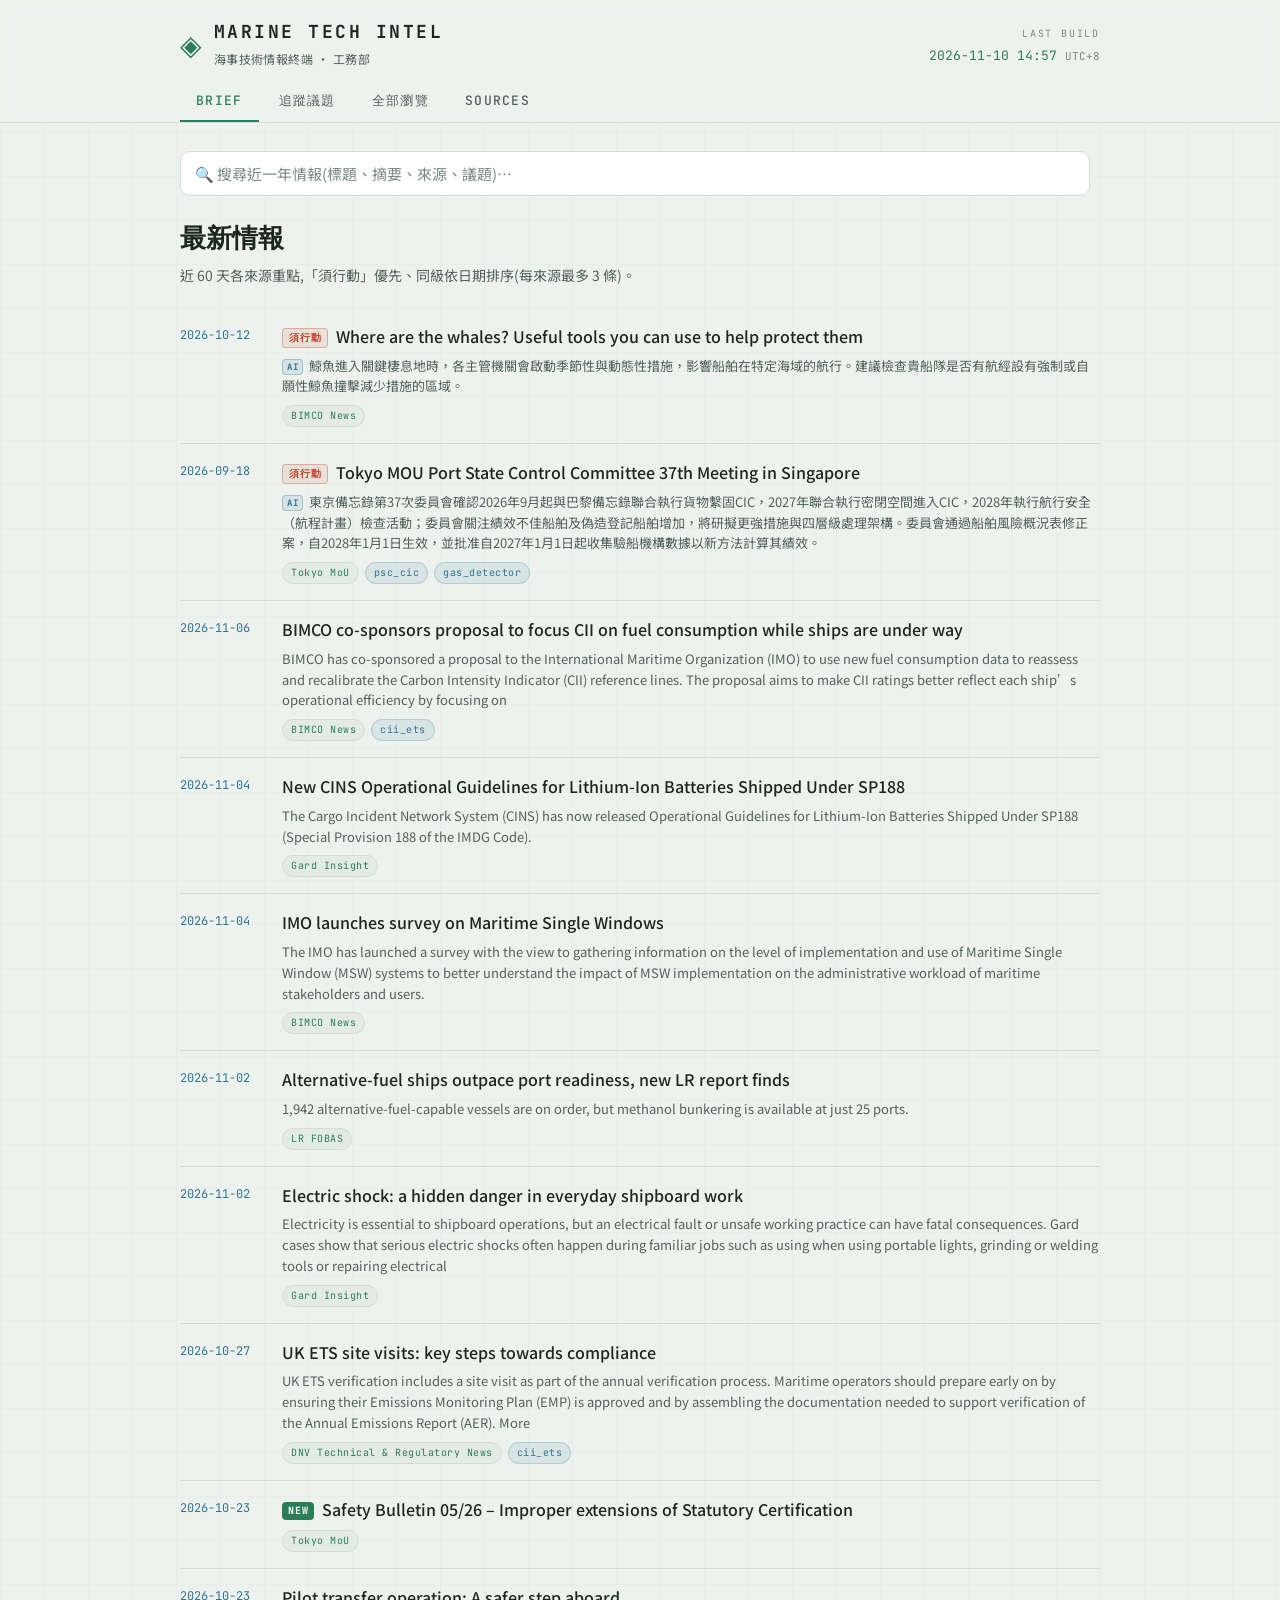
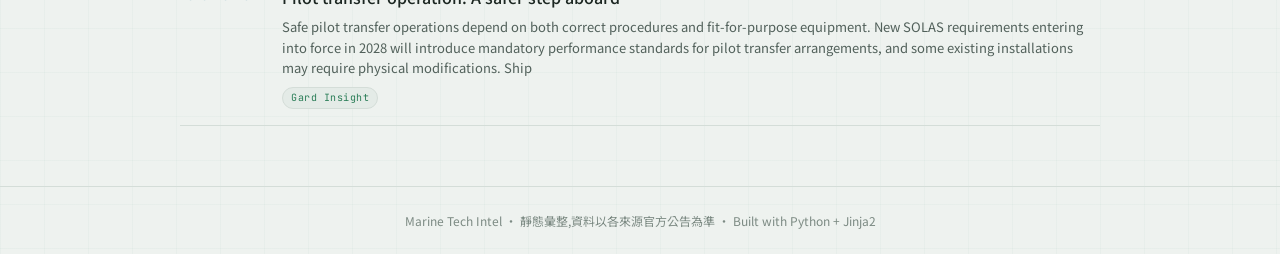
==== commit 8b35d2d1: "deploy: 4ed0cd8c71059123e26dee87201c0707cdf1ee79" ====
--- a/index.html
+++ b/index.html
@@ -11,7 +11,7 @@
   <link rel="preconnect" href="https://fonts.googleapis.com">
   <link rel="preconnect" href="https://fonts.gstatic.com" crossorigin>
   <link href="https://fonts.googleapis.com/css2?family=Fraunces:opsz,wght@9..144,500;9..144,600&family=JetBrains+Mono:wght@400;500;700&family=Noto+Sans+TC:wght@400;500;700&display=swap" rel="stylesheet">
-  <link rel="stylesheet" href="static/style.css?v=20261107133919">
+  <link rel="stylesheet" href="static/style.css?v=20261110145752">
 </head>
 <body>
   <header class="site-header">
@@ -25,7 +25,7 @@
       </div>
       <div class="header-meta">
         <span class="meta-label">LAST BUILD</span>
-        <span class="meta-value">2026-11-07 13:39 <span class="tz">UTC+8</span></span>
+        <span class="meta-value">2026-11-10 14:57 <span class="tz">UTC+8</span></span>
       </div>
     </div>
     <nav class="tabs" role="tablist">
@@ -89,7 +89,7 @@
     <li class="brief-item">
       <div class="brief-date">2026-11-06</div>
       <div class="brief-body">
-        <span class="new-badge" title="72 小時內新收錄">NEW</span><a class="brief-link" href="https://www.bimco.org/news-insights/bimco-news/2026/11/06-cii-imo/" target="_blank" rel="noopener">BIMCO co-sponsors proposal to focus CII on fuel consumption while ships are under way</a>
+        <a class="brief-link" href="https://www.bimco.org/news-insights/bimco-news/2026/11/06-cii-imo/" target="_blank" rel="noopener">BIMCO co-sponsors proposal to focus CII on fuel consumption while ships are under way</a>
         
         <p class="brief-summary">BIMCO has co-sponsored a proposal to the International Maritime Organization (IMO) to use new fuel consumption data to reassess and recalibrate the Carbon Intensity Indicator (CII) reference lines. The proposal aims to make CII ratings better reflect each ship’s operational efficiency by focusing on</p>
         
@@ -103,7 +103,7 @@
     <li class="brief-item">
       <div class="brief-date">2026-11-04</div>
       <div class="brief-body">
-        <span class="new-badge" title="72 小時內新收錄">NEW</span><a class="brief-link" href="https://gard.no/en/insights/new-cins-operational-guidelines-for-lithium-ion-batteries-shipped-under-sp188/" target="_blank" rel="noopener">New CINS Operational Guidelines for Lithium-Ion Batteries Shipped Under SP188</a>
+        <a class="brief-link" href="https://gard.no/en/insights/new-cins-operational-guidelines-for-lithium-ion-batteries-shipped-under-sp188/" target="_blank" rel="noopener">New CINS Operational Guidelines for Lithium-Ion Batteries Shipped Under SP188</a>
         
         <p class="brief-summary">The Cargo Incident Network System (CINS) has now released Operational Guidelines for Lithium-Ion Batteries Shipped Under SP188 (Special Provision 188 of the IMDG Code).</p>
         
@@ -117,7 +117,7 @@
     <li class="brief-item">
       <div class="brief-date">2026-11-04</div>
       <div class="brief-body">
-        <span class="new-badge" title="72 小時內新收錄">NEW</span><a class="brief-link" href="https://www.bimco.org/news-insights/bimco-news/2026/11/04-imo-msw-survey/" target="_blank" rel="noopener">IMO launches survey on Maritime Single Windows</a>
+        <a class="brief-link" href="https://www.bimco.org/news-insights/bimco-news/2026/11/04-imo-msw-survey/" target="_blank" rel="noopener">IMO launches survey on Maritime Single Windows</a>
         
         <p class="brief-summary">The IMO has launched a survey with the view to gathering information on the level of implementation and use of Maritime Single Window (MSW) systems to better understand the impact of MSW implementation on the administrative workload of maritime stakeholders and users.</p>
         
@@ -131,7 +131,7 @@
     <li class="brief-item">
       <div class="brief-date">2026-11-02</div>
       <div class="brief-body">
-        <span class="new-badge" title="72 小時內新收錄">NEW</span><a class="brief-link" href="https://www.lr.org/en/knowledge/press-room/press-listing/press-release/2026/alternative-fuel-ships-outpace-port-readiness-new-lr-report-finds/" target="_blank" rel="noopener">Alternative-fuel ships outpace port readiness, new LR report finds</a>
+        <a class="brief-link" href="https://www.lr.org/en/knowledge/press-room/press-listing/press-release/2026/alternative-fuel-ships-outpace-port-readiness-new-lr-report-finds/" target="_blank" rel="noopener">Alternative-fuel ships outpace port readiness, new LR report finds</a>
         
         <p class="brief-summary">1,942 alternative-fuel-capable vessels are on order, but methanol bunkering is available at just 25 ports.</p>
         
@@ -145,7 +145,7 @@
     <li class="brief-item">
       <div class="brief-date">2026-11-02</div>
       <div class="brief-body">
-        <span class="new-badge" title="72 小時內新收錄">NEW</span><a class="brief-link" href="https://gard.no/en/insights/electric-shock-a-hidden-danger-in-everyday-shipboard-work/" target="_blank" rel="noopener">Electric shock: a hidden danger in everyday shipboard work</a>
+        <a class="brief-link" href="https://gard.no/en/insights/electric-shock-a-hidden-danger-in-everyday-shipboard-work/" target="_blank" rel="noopener">Electric shock: a hidden danger in everyday shipboard work</a>
         
         <p class="brief-summary">Electricity is essential to shipboard operations, but an electrical fault or unsafe working practice can have fatal consequences. Gard cases show that serious electric shocks often happen during familiar jobs such as using when using portable lights, grinding or welding tools or repairing electrical</p>
         
@@ -173,7 +173,7 @@
     <li class="brief-item">
       <div class="brief-date">2026-10-23</div>
       <div class="brief-body">
-        <a class="brief-link" href="https://www.tokyo-mou.org/safety-bulletin/2026/10/23/safety-bulletin-05-26-improper-extensions-of-statutory-certification/" target="_blank" rel="noopener">Safety Bulletin 05/26 – Improper extensions of Statutory Certification</a>
+        <span class="new-badge" title="72 小時內新收錄">NEW</span><a class="brief-link" href="https://www.tokyo-mou.org/press-releases/2026/10/23/safety-bulletin-05-26-improper-extensions-of-statutory-certification/" target="_blank" rel="noopener">Safety Bulletin 05/26 – Improper extensions of Statutory Certification</a>
         
         <div class="brief-meta">
           <span class="src-chip">Tokyo MoU</span>
@@ -308,7 +308,7 @@
     <article class="topic-card">
       <button class="topic-toggle" aria-expanded="false">
         <span class="topic-name">PSC 檢查</span>
-        <span class="topic-count">15</span>
+        <span class="topic-count">14</span>
         <span class="topic-caret">▸</span>
       </button>
       <div class="topic-body" hidden>
@@ -382,12 +382,6 @@
             <a href="https://www.tokyo-mou.org/deficiency-photos/2026/06/22/deficiency-photo-of-the-year-2025/" target="_blank" rel="noopener">Deficiency Photo of the Year – 2025</a>
             <span class="item-meta">Tokyo MoU · 2026-06-22</span>
             <p class="item-summary"><span class="ai-tag" title="由 AI 依原文自動摘要,僅供快速參考,請以原文為準">AI</span>船名：OLGA L，IMO號碼：8320834，國籍：蒙古，船型：冷藏貨船。檢查港口：俄羅斯聯邦海參崴，檢查日期：2025年12月24日。主要缺陷為右側救生艇失效，且未配備三個醫療急救包及不符合要求的引航梯。</p>
-          </li>
-          
-          <li>
-            <a href="https://www.tokyo-mou.org/annual-report/2026/05/01/annual-report-2025/" target="_blank" rel="noopener">Annual Report 2025</a>
-            <span class="item-meta">Tokyo MoU · 2026-05-01</span>
-            <p class="item-summary"><span class="ai-tag" title="由 AI 依原文自動摘要,僅供快速參考,請以原文為準">AI</span>2025年亞太地區港口國控制年報顯示，東京MOU成員機構共進行了35,546次檢查，創下歷史新高。儘管拘留率持續下降，但尚未恢復到疫情前的水平。東京MOU將於2026年正式實施高效能和低效能公司的名單，以促進表現改善。報告強調過去三年低效能船舶的增加，並呼籲所有利益相關者重新評估其表現和安全文化，以確保符合國際海事標準。</p>
           </li>
           
           <li>
@@ -525,7 +519,7 @@
     <article class="topic-card">
       <button class="topic-toggle" aria-expanded="false">
         <span class="topic-name">未分類</span>
-        <span class="topic-count">29</span>
+        <span class="topic-count">30</span>
         <span class="topic-caret">▸</span>
       </button>
       <div class="topic-body" hidden>
@@ -534,37 +528,37 @@
         <ul class="topic-items">
           
           <li>
-            <span class="new-badge" title="72 小時內新收錄">NEW</span><a href="https://www.bimco.org/news-insights/bimco-news/2026/11/06-cii-imo/" target="_blank" rel="noopener">BIMCO co-sponsors proposal to focus CII on fuel consumption while ships are under way</a>
+            <a href="https://www.bimco.org/news-insights/bimco-news/2026/11/06-cii-imo/" target="_blank" rel="noopener">BIMCO co-sponsors proposal to focus CII on fuel consumption while ships are under way</a>
             <span class="item-meta">BIMCO News · 2026-11-06</span>
             
           </li>
           
           <li>
-            <span class="new-badge" title="72 小時內新收錄">NEW</span><a href="https://gard.no/en/insights/new-cins-operational-guidelines-for-lithium-ion-batteries-shipped-under-sp188/" target="_blank" rel="noopener">New CINS Operational Guidelines for Lithium-Ion Batteries Shipped Under SP188</a>
+            <a href="https://gard.no/en/insights/new-cins-operational-guidelines-for-lithium-ion-batteries-shipped-under-sp188/" target="_blank" rel="noopener">New CINS Operational Guidelines for Lithium-Ion Batteries Shipped Under SP188</a>
             <span class="item-meta">Gard Insight · 2026-11-04</span>
             
           </li>
           
           <li>
-            <span class="new-badge" title="72 小時內新收錄">NEW</span><a href="https://www.bimco.org/news-insights/bimco-news/2026/11/04-imo-msw-survey/" target="_blank" rel="noopener">IMO launches survey on Maritime Single Windows</a>
+            <a href="https://www.bimco.org/news-insights/bimco-news/2026/11/04-imo-msw-survey/" target="_blank" rel="noopener">IMO launches survey on Maritime Single Windows</a>
             <span class="item-meta">BIMCO News · 2026-11-04</span>
             
           </li>
           
           <li>
-            <span class="new-badge" title="72 小時內新收錄">NEW</span><a href="https://www.lr.org/en/knowledge/press-room/press-listing/press-release/2026/alternative-fuel-ships-outpace-port-readiness-new-lr-report-finds/" target="_blank" rel="noopener">Alternative-fuel ships outpace port readiness, new LR report finds</a>
+            <a href="https://www.lr.org/en/knowledge/press-room/press-listing/press-release/2026/alternative-fuel-ships-outpace-port-readiness-new-lr-report-finds/" target="_blank" rel="noopener">Alternative-fuel ships outpace port readiness, new LR report finds</a>
             <span class="item-meta">LR FOBAS · 2026-11-02</span>
             
           </li>
           
           <li>
-            <span class="new-badge" title="72 小時內新收錄">NEW</span><a href="https://gard.no/en/insights/electric-shock-a-hidden-danger-in-everyday-shipboard-work/" target="_blank" rel="noopener">Electric shock: a hidden danger in everyday shipboard work</a>
+            <a href="https://gard.no/en/insights/electric-shock-a-hidden-danger-in-everyday-shipboard-work/" target="_blank" rel="noopener">Electric shock: a hidden danger in everyday shipboard work</a>
             <span class="item-meta">Gard Insight · 2026-11-02</span>
             
           </li>
           
           <li>
-            <span class="new-badge" title="72 小時內新收錄">NEW</span><a href="https://www.bimco.org/news-insights/bimco-news/2026/11/02-tripartite/" target="_blank" rel="noopener">Tripartite 2026 focuses on practical steps towards the next generation of ships</a>
+            <a href="https://www.bimco.org/news-insights/bimco-news/2026/11/02-tripartite/" target="_blank" rel="noopener">Tripartite 2026 focuses on practical steps towards the next generation of ships</a>
             <span class="item-meta">BIMCO News · 2026-11-02</span>
             
           </li>
@@ -594,7 +588,7 @@
           </li>
           
           <li>
-            <a href="https://www.tokyo-mou.org/safety-bulletin/2026/10/23/safety-bulletin-05-26-improper-extensions-of-statutory-certification/" target="_blank" rel="noopener">Safety Bulletin 05/26 – Improper extensions of Statutory Certification</a>
+            <span class="new-badge" title="72 小時內新收錄">NEW</span><a href="https://www.tokyo-mou.org/press-releases/2026/10/23/safety-bulletin-05-26-improper-extensions-of-statutory-certification/" target="_blank" rel="noopener">Safety Bulletin 05/26 – Improper extensions of Statutory Certification</a>
             <span class="item-meta">Tokyo MoU · 2026-10-23</span>
             
           </li>
@@ -698,6 +692,12 @@
           <li>
             <a href="https://parismou.org/lifting-of-refusal-of-acces-of-m-v-everest-imo-no-8411633/" target="_blank" rel="noopener">Lifting of Refusal of Acces of M/V “EVEREST” – IMO no: 8411633</a>
             <span class="item-meta">Paris MoU · 2026-08-31</span>
+            
+          </li>
+          
+          <li>
+            <span class="new-badge" title="72 小時內新收錄">NEW</span><a href="https://www.tokyo-mou.org/press-releases/2026/05/01/annual-report-2025/" target="_blank" rel="noopener">Annual Report 2025</a>
+            <span class="item-meta">Tokyo MoU · 2026-05-01</span>
             
           </li>
           
@@ -738,7 +738,7 @@
       <ul class="source-items">
         
         <li>
-          <span class="new-badge" title="72 小時內新收錄">NEW</span><a href="https://www.lr.org/en/knowledge/press-room/press-listing/press-release/2026/alternative-fuel-ships-outpace-port-readiness-new-lr-report-finds/" target="_blank" rel="noopener">Alternative-fuel ships outpace port readiness, new LR report finds</a>
+          <a href="https://www.lr.org/en/knowledge/press-room/press-listing/press-release/2026/alternative-fuel-ships-outpace-port-readiness-new-lr-report-finds/" target="_blank" rel="noopener">Alternative-fuel ships outpace port readiness, new LR report finds</a>
           <span class="item-date">2026-11-02</span>
         </li>
         
@@ -782,7 +782,7 @@
       <ul class="source-items">
         
         <li>
-          <a href="https://www.tokyo-mou.org/safety-bulletin/2026/10/23/safety-bulletin-05-26-improper-extensions-of-statutory-certification/" target="_blank" rel="noopener">Safety Bulletin 05/26 – Improper extensions of Statutory Certification</a>
+          <span class="new-badge" title="72 小時內新收錄">NEW</span><a href="https://www.tokyo-mou.org/press-releases/2026/10/23/safety-bulletin-05-26-improper-extensions-of-statutory-certification/" target="_blank" rel="noopener">Safety Bulletin 05/26 – Improper extensions of Statutory Certification</a>
           <span class="item-date">2026-10-23</span>
         </li>
         
@@ -865,7 +865,7 @@
           
           <span class="status-badge status-error" title="404 Client Error: Not Found for url: https://www.cimac.com/working-groups/wg7-fuels/index.html">抓取失敗</span>
           
-          <span class="freshness freshness-warn">16 天前</span>
+          <span class="freshness freshness-warn">19 天前</span>
         </div>
       </div>
       
@@ -960,12 +960,12 @@
       <ul class="source-items">
         
         <li>
-          <span class="new-badge" title="72 小時內新收錄">NEW</span><a href="https://gard.no/en/insights/new-cins-operational-guidelines-for-lithium-ion-batteries-shipped-under-sp188/" target="_blank" rel="noopener">New CINS Operational Guidelines for Lithium-Ion Batteries Shipped Under SP188</a>
+          <a href="https://gard.no/en/insights/new-cins-operational-guidelines-for-lithium-ion-batteries-shipped-under-sp188/" target="_blank" rel="noopener">New CINS Operational Guidelines for Lithium-Ion Batteries Shipped Under SP188</a>
           <span class="item-date">2026-11-04</span>
         </li>
         
         <li>
-          <span class="new-badge" title="72 小時內新收錄">NEW</span><a href="https://gard.no/en/insights/electric-shock-a-hidden-danger-in-everyday-shipboard-work/" target="_blank" rel="noopener">Electric shock: a hidden danger in everyday shipboard work</a>
+          <a href="https://gard.no/en/insights/electric-shock-a-hidden-danger-in-everyday-shipboard-work/" target="_blank" rel="noopener">Electric shock: a hidden danger in everyday shipboard work</a>
           <span class="item-date">2026-11-02</span>
         </li>
         
@@ -1048,17 +1048,17 @@
       <ul class="source-items">
         
         <li>
-          <span class="new-badge" title="72 小時內新收錄">NEW</span><a href="https://www.bimco.org/news-insights/bimco-news/2026/11/06-cii-imo/" target="_blank" rel="noopener">BIMCO co-sponsors proposal to focus CII on fuel consumption while ships are under way</a>
+          <a href="https://www.bimco.org/news-insights/bimco-news/2026/11/06-cii-imo/" target="_blank" rel="noopener">BIMCO co-sponsors proposal to focus CII on fuel consumption while ships are under way</a>
           <span class="item-date">2026-11-06</span>
         </li>
         
         <li>
-          <span class="new-badge" title="72 小時內新收錄">NEW</span><a href="https://www.bimco.org/news-insights/bimco-news/2026/11/04-imo-msw-survey/" target="_blank" rel="noopener">IMO launches survey on Maritime Single Windows</a>
+          <a href="https://www.bimco.org/news-insights/bimco-news/2026/11/04-imo-msw-survey/" target="_blank" rel="noopener">IMO launches survey on Maritime Single Windows</a>
           <span class="item-date">2026-11-04</span>
         </li>
         
         <li>
-          <span class="new-badge" title="72 小時內新收錄">NEW</span><a href="https://www.bimco.org/news-insights/bimco-news/2026/11/02-tripartite/" target="_blank" rel="noopener">Tripartite 2026 focuses on practical steps towards the next generation of ships</a>
+          <a href="https://www.bimco.org/news-insights/bimco-news/2026/11/02-tripartite/" target="_blank" rel="noopener">Tripartite 2026 focuses on practical steps towards the next generation of ships</a>
           <span class="item-date">2026-11-02</span>
         </li>
         
@@ -1110,7 +1110,7 @@
       <button class="topic-toggle" aria-expanded="false">
         <span class="topic-pri pri-high">HIGH</span>
         <span class="topic-name">PSC 集中檢查 (CIC)</span>
-        <span class="topic-count">11</span>
+        <span class="topic-count">10</span>
         <span class="topic-caret">▸</span>
       </button>
       <div class="topic-body" hidden>
@@ -1166,12 +1166,6 @@
             <a href="https://parismou.org/paris-mou-59th-committee-meets-in-glasgow-united-kingdom/" target="_blank" rel="noopener">Paris MoU 59th Committee meets in Glasgow, United Kingdom</a>
             <span class="item-meta">Paris MoU · 2026-07-01</span>
             <p class="item-summary"><span class="ai-tag" title="由 AI 依原文自動摘要,僅供快速參考,請以原文為準">AI</span>巴黎備忘錄第59次委員會於2026年5月18至22日在格拉斯哥舉行,重點進展包括:滯留率連續上升至2025年4.18%,委員會推進與2027年7月6日生效的歐盟PSC指令修正案同步實施,將更新船旗國與認可機構績效計算及船舶風險檔案中的環保參數。委員會亦針對虛假登記與證書船舶制定實務指引,並決定啟動24米及以上漁船自願性PSC查驗的協調機制。</p>
-          </li>
-          
-          <li>
-            <a href="https://www.tokyo-mou.org/annual-report/2026/05/01/annual-report-2025/" target="_blank" rel="noopener">Annual Report 2025</a>
-            <span class="item-meta">Tokyo MoU · 2026-05-01</span>
-            <p class="item-summary"><span class="ai-tag" title="由 AI 依原文自動摘要,僅供快速參考,請以原文為準">AI</span>2025年亞太地區港口國控制年報顯示，東京MOU成員機構共進行了35,546次檢查，創下歷史新高。儘管拘留率持續下降，但尚未恢復到疫情前的水平。東京MOU將於2026年正式實施高效能和低效能公司的名單，以促進表現改善。報告強調過去三年低效能船舶的增加，並呼籲所有利益相關者重新評估其表現和安全文化，以確保符合國際海事標準。</p>
           </li>
           
           <li>
@@ -1239,7 +1233,7 @@
         <ul class="topic-items">
           
           <li>
-            <span class="new-badge" title="72 小時內新收錄">NEW</span><a href="https://www.bimco.org/news-insights/bimco-news/2026/11/06-cii-imo/" target="_blank" rel="noopener">BIMCO co-sponsors proposal to focus CII on fuel consumption while ships are under way</a>
+            <a href="https://www.bimco.org/news-insights/bimco-news/2026/11/06-cii-imo/" target="_blank" rel="noopener">BIMCO co-sponsors proposal to focus CII on fuel consumption while ships are under way</a>
             <span class="item-meta">BIMCO News · 2026-11-06</span>
             
           </li>
@@ -1423,6 +1417,6 @@
     <p>Marine Tech Intel · 靜態彙整,資料以各來源官方公告為準 · Built with Python + Jinja2</p>
   </footer>
 
-  <script src="static/main.js?v=20261107133919"></script>
+  <script src="static/main.js?v=20261110145752"></script>
 </body>
 </html>
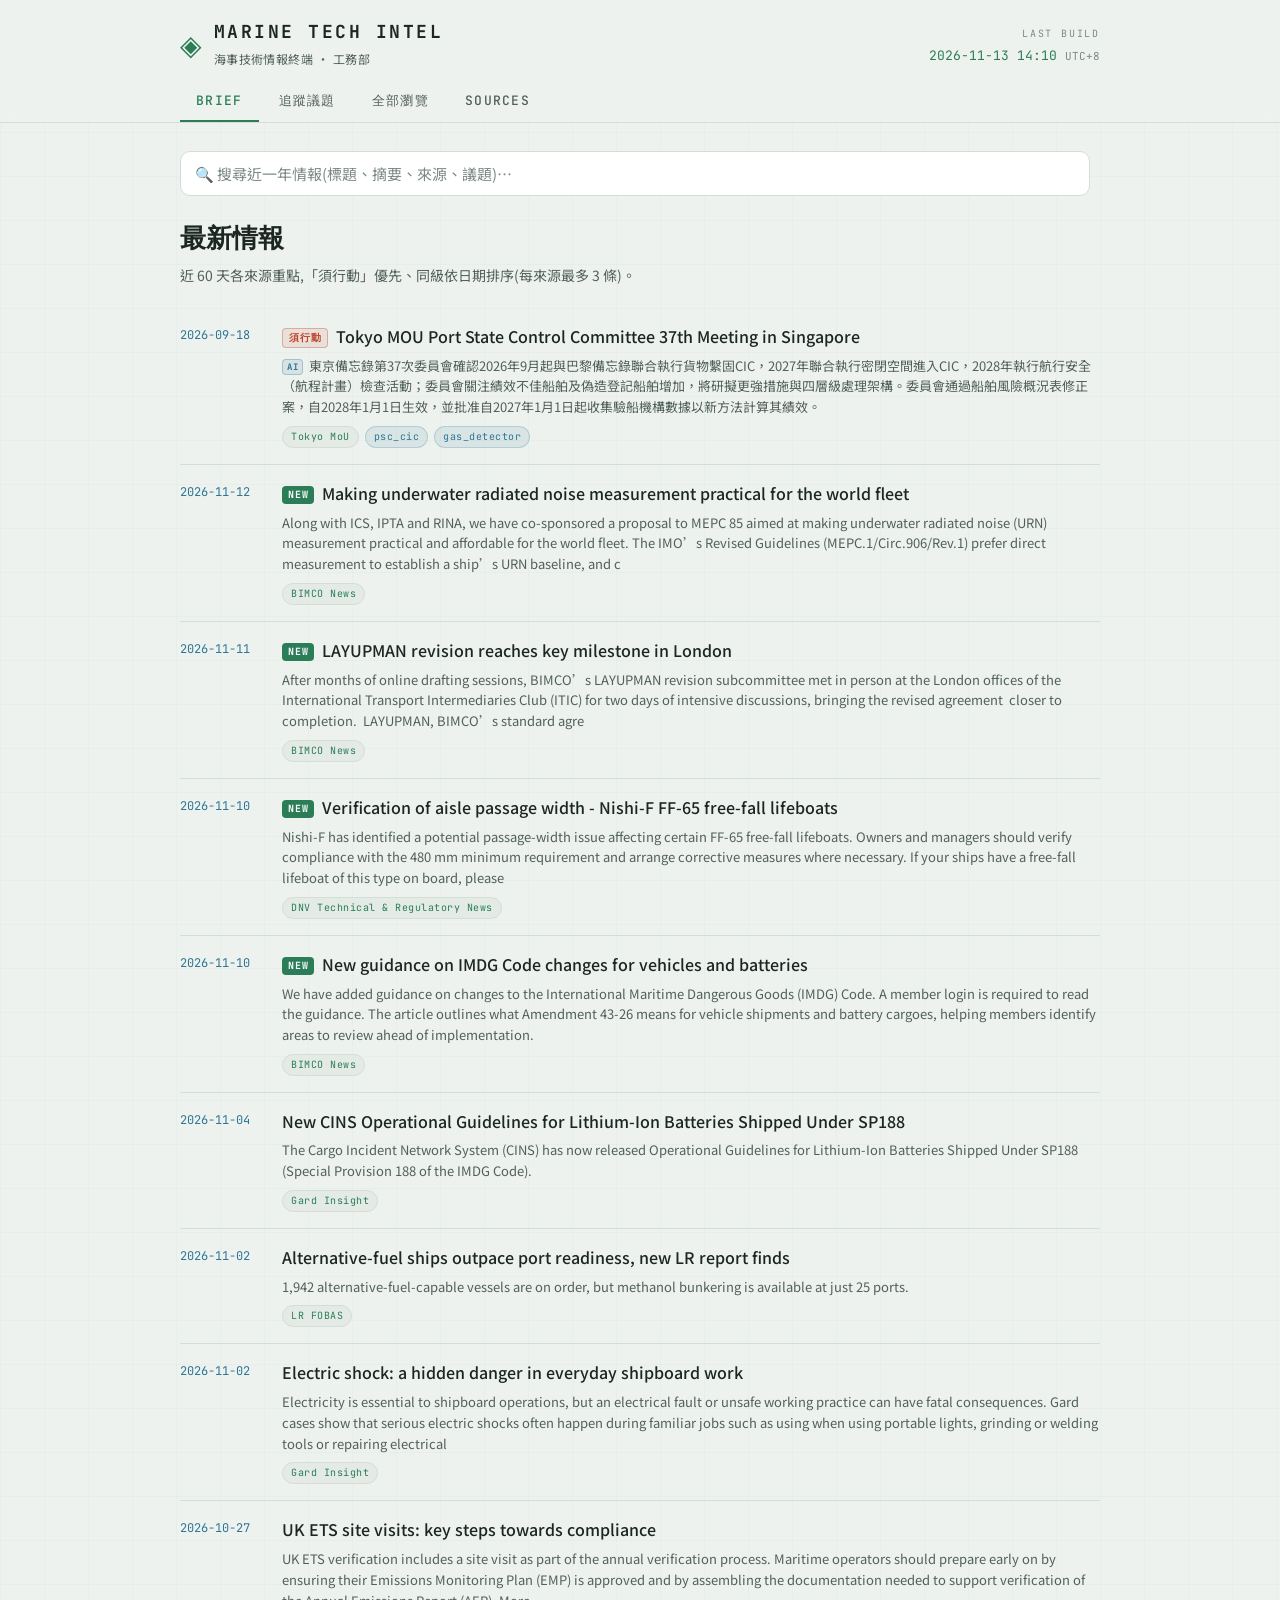
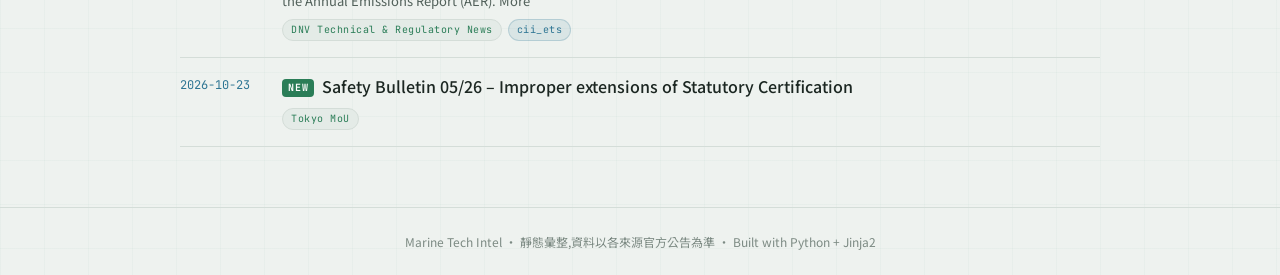
==== commit 2c58c971: "deploy: b045fb0534194e116f00929a6506daff89653081" ====
--- a/index.html
+++ b/index.html
@@ -11,7 +11,7 @@
   <link rel="preconnect" href="https://fonts.googleapis.com">
   <link rel="preconnect" href="https://fonts.gstatic.com" crossorigin>
   <link href="https://fonts.googleapis.com/css2?family=Fraunces:opsz,wght@9..144,500;9..144,600&family=JetBrains+Mono:wght@400;500;700&family=Noto+Sans+TC:wght@400;500;700&display=swap" rel="stylesheet">
-  <link rel="stylesheet" href="static/style.css?v=20261110145752">
+  <link rel="stylesheet" href="static/style.css?v=20261113141053">
 </head>
 <body>
   <header class="site-header">
@@ -25,7 +25,7 @@
       </div>
       <div class="header-meta">
         <span class="meta-label">LAST BUILD</span>
-        <span class="meta-value">2026-11-10 14:57 <span class="tz">UTC+8</span></span>
+        <span class="meta-value">2026-11-13 14:10 <span class="tz">UTC+8</span></span>
       </div>
     </div>
     <nav class="tabs" role="tablist">
@@ -59,20 +59,6 @@
   <ol class="brief-list">
     
     <li class="brief-item">
-      <div class="brief-date">2026-10-12</div>
-      <div class="brief-body">
-        <span class="imp-badge imp-action" title="AI 判定:有需採取行動或排程因應的事項,請以原文為準">須行動</span><a class="brief-link" href="https://www.bimco.org/news-insights/bimco-news/2026/10/12-whales/" target="_blank" rel="noopener">Where are the whales? Useful tools you can use to help protect them</a>
-        
-        <p class="brief-summary"><span class="ai-tag" title="由 AI 依原文自動摘要,僅供快速參考,請以原文為準">AI</span>鯨魚進入關鍵棲息地時，各主管機關會啟動季節性與動態性措施，影響船舶在特定海域的航行。建議檢查貴船隊是否有航經設有強制或自願性鯨魚撞擊減少措施的區域。</p>
-        
-        <div class="brief-meta">
-          <span class="src-chip">BIMCO News</span>
-          
-        </div>
-      </div>
-    </li>
-    
-    <li class="brief-item">
       <div class="brief-date">2026-09-18</div>
       <div class="brief-body">
         <span class="imp-badge imp-action" title="AI 判定:有需採取行動或排程因應的事項,請以原文為準">須行動</span><a class="brief-link" href="https://www.tokyo-mou.org/press-releases/2026/09/18/tokyo-mou-port-state-control-committee-37th-meeting-in-singapore/" target="_blank" rel="noopener">Tokyo MOU Port State Control Committee 37th Meeting in Singapore</a>
@@ -87,15 +73,60 @@
     </li>
     
     <li class="brief-item">
-      <div class="brief-date">2026-11-06</div>
+      <div class="brief-date">2026-11-12</div>
       <div class="brief-body">
-        <a class="brief-link" href="https://www.bimco.org/news-insights/bimco-news/2026/11/06-cii-imo/" target="_blank" rel="noopener">BIMCO co-sponsors proposal to focus CII on fuel consumption while ships are under way</a>
-        
-        <p class="brief-summary">BIMCO has co-sponsored a proposal to the International Maritime Organization (IMO) to use new fuel consumption data to reassess and recalibrate the Carbon Intensity Indicator (CII) reference lines. The proposal aims to make CII ratings better reflect each ship’s operational efficiency by focusing on</p>
+        <span class="new-badge" title="72 小時內新收錄">NEW</span><a class="brief-link" href="https://www.bimco.org/news-insights/bimco-news/2026/11/12-imo-urn/" target="_blank" rel="noopener">Making underwater radiated noise measurement practical for the world fleet</a>
+        
+        <p class="brief-summary">Along with ICS, IPTA and RINA, we have co-sponsored a proposal to MEPC 85 aimed at making underwater radiated noise (URN) measurement practical and affordable for the world fleet.
+The IMO’s Revised Guidelines (MEPC.1/Circ.906/Rev.1) prefer direct measurement to establish a ship’s URN baseline, and c</p>
         
         <div class="brief-meta">
           <span class="src-chip">BIMCO News</span>
-          <span class="topic-chip" data-topic="cii_ets">cii_ets</span>
+          
+        </div>
+      </div>
+    </li>
+    
+    <li class="brief-item">
+      <div class="brief-date">2026-11-11</div>
+      <div class="brief-body">
+        <span class="new-badge" title="72 小時內新收錄">NEW</span><a class="brief-link" href="https://www.bimco.org/news-insights/bimco-news/2026/11/11-layupman/" target="_blank" rel="noopener">LAYUPMAN revision reaches key milestone in London</a>
+        
+        <p class="brief-summary">After months of online drafting sessions, BIMCO’s LAYUPMAN revision subcommittee met in person at the London offices of the International Transport Intermediaries Club (ITIC) for two days of intensive discussions, bringing the revised agreement  closer to completion. 
+LAYUPMAN, BIMCO’s standard agre</p>
+        
+        <div class="brief-meta">
+          <span class="src-chip">BIMCO News</span>
+          
+        </div>
+      </div>
+    </li>
+    
+    <li class="brief-item">
+      <div class="brief-date">2026-11-10</div>
+      <div class="brief-body">
+        <span class="new-badge" title="72 小時內新收錄">NEW</span><a class="brief-link" href="https://www.dnv.com/news/2026/nishi-f-ff-65-free-fall-lifeboats-verification-of-aisle-passage-width/" target="_blank" rel="noopener">Verification of aisle passage width - Nishi-F FF-65 free-fall lifeboats</a>
+        
+        <p class="brief-summary">Nishi-F has identified a potential passage-width issue affecting certain FF-65 free-fall lifeboats. Owners and managers should verify compliance with the 480 mm minimum requirement and arrange corrective measures where necessary. If your ships have a free-fall lifeboat of this type on board, please </p>
+        
+        <div class="brief-meta">
+          <span class="src-chip">DNV Technical &amp; Regulatory News</span>
+          
+        </div>
+      </div>
+    </li>
+    
+    <li class="brief-item">
+      <div class="brief-date">2026-11-10</div>
+      <div class="brief-body">
+        <span class="new-badge" title="72 小時內新收錄">NEW</span><a class="brief-link" href="https://www.bimco.org/news-insights/bimco-news/2026/11/10-ev-imdg/" target="_blank" rel="noopener">New guidance on IMDG Code changes for vehicles and batteries</a>
+        
+        <p class="brief-summary">We have added guidance on changes to the International Maritime Dangerous Goods (IMDG) Code. A member login is required to read the guidance.
+The article outlines what Amendment 43-26 means for vehicle shipments and battery cargoes, helping members identify areas to review ahead of implementation.</p>
+        
+        <div class="brief-meta">
+          <span class="src-chip">BIMCO News</span>
+          
         </div>
       </div>
     </li>
@@ -115,20 +146,6 @@
     </li>
     
     <li class="brief-item">
-      <div class="brief-date">2026-11-04</div>
-      <div class="brief-body">
-        <a class="brief-link" href="https://www.bimco.org/news-insights/bimco-news/2026/11/04-imo-msw-survey/" target="_blank" rel="noopener">IMO launches survey on Maritime Single Windows</a>
-        
-        <p class="brief-summary">The IMO has launched a survey with the view to gathering information on the level of implementation and use of Maritime Single Window (MSW) systems to better understand the impact of MSW implementation on the administrative workload of maritime stakeholders and users.</p>
-        
-        <div class="brief-meta">
-          <span class="src-chip">BIMCO News</span>
-          
-        </div>
-      </div>
-    </li>
-    
-    <li class="brief-item">
       <div class="brief-date">2026-11-02</div>
       <div class="brief-body">
         <a class="brief-link" href="https://www.lr.org/en/knowledge/press-room/press-listing/press-release/2026/alternative-fuel-ships-outpace-port-readiness-new-lr-report-finds/" target="_blank" rel="noopener">Alternative-fuel ships outpace port readiness, new LR report finds</a>
@@ -177,20 +194,6 @@
         
         <div class="brief-meta">
           <span class="src-chip">Tokyo MoU</span>
-          
-        </div>
-      </div>
-    </li>
-    
-    <li class="brief-item">
-      <div class="brief-date">2026-10-23</div>
-      <div class="brief-body">
-        <a class="brief-link" href="https://gard.no/en/insights/safe-pilot-transfer-operation/" target="_blank" rel="noopener">Pilot transfer operation: A safer step aboard</a>
-        
-        <p class="brief-summary">Safe pilot transfer operations depend on both correct procedures and fit-for-purpose equipment. New SOLAS requirements entering into force in 2028 will introduce mandatory performance standards for pilot transfer arrangements, and some existing installations may require physical modifications. Ship </p>
-        
-        <div class="brief-meta">
-          <span class="src-chip">Gard Insight</span>
           
         </div>
       </div>
@@ -210,7 +213,7 @@
     <article class="topic-card">
       <button class="topic-toggle" aria-expanded="false">
         <span class="topic-name">法規環保</span>
-        <span class="topic-count">9</span>
+        <span class="topic-count">7</span>
         <span class="topic-caret">▸</span>
       </button>
       <div class="topic-body" hidden>
@@ -219,12 +222,6 @@
         <ul class="topic-items">
           
           <li>
-            <span class="imp-badge imp-action" title="AI 判定:有需採取行動或排程因應的事項,請以原文為準">須行動</span><a href="https://www.bimco.org/news-insights/bimco-news/2026/10/12-whales/" target="_blank" rel="noopener">Where are the whales? Useful tools you can use to help protect them</a>
-            <span class="item-meta">BIMCO News · 2026-10-12</span>
-            <p class="item-summary"><span class="ai-tag" title="由 AI 依原文自動摘要,僅供快速參考,請以原文為準">AI</span>鯨魚進入關鍵棲息地時，各主管機關會啟動季節性與動態性措施，影響船舶在特定海域的航行。建議檢查貴船隊是否有航經設有強制或自願性鯨魚撞擊減少措施的區域。</p>
-          </li>
-          
-          <li>
             <span class="imp-badge imp-action" title="AI 判定:有需採取行動或排程因應的事項,請以原文為準">須行動</span><a href="https://www.dnv.com/news/2026/updated-implementing-regulation-med/" target="_blank" rel="noopener">Updated Implementing Regulation (EU) 2026/1434 amending the MED: In force from 31 August 2026</a>
             <span class="item-meta">DNV Technical &amp; Regulatory News · 2026-08-20</span>
             <p class="item-summary"><span class="ai-tag" title="由 AI 依原文自動摘要,僅供快速參考,請以原文為準">AI</span>歐盟發布第10號實施細則 (EU) 2026/1434，修訂《海洋設備指令》(MED) 2014/90/EU，並於2026年8月31日生效，取代第9號實施細則 (EU) 2025/1534。船隊應確認船上海洋設備的型式認可與合規狀態是否符合新版 MED 要求。</p>
@@ -234,12 +231,6 @@
             <span class="imp-badge imp-action" title="AI 判定:有需採取行動或排程因應的事項,請以原文為準">須行動</span><a href="https://www.dnv.com/news/2026/north-east-atlantic-joins-the-expanding-network-of-ecas/" target="_blank" rel="noopener">North-east Atlantic joins the expanding network of ECAs</a>
             <span class="item-meta">DNV Technical &amp; Regulatory News · 2026-06-17</span>
             <p class="item-summary"><span class="ai-tag" title="由 AI 依原文自動摘要,僅供快速參考,請以原文為準">AI</span>北東大西洋被納入新的排放控制區（ECA），針對氮氧化物（NOx）、硫氧化物（SOx）和顆粒物（PM）進行管控。相關規定將於2027年9月1日生效。</p>
-          </li>
-          
-          <li>
-            <span class="imp-badge imp-action" title="AI 判定:有需採取行動或排程因應的事項,請以原文為準">須行動</span><a href="https://www.dnv.com/news/2026/the-uk-ets-expands-to-maritime-from-1-july-2026/" target="_blank" rel="noopener">The UK ETS expands to maritime from 1 July 2026</a>
-            <span class="item-meta">DNV Technical &amp; Regulatory News · 2026-06-05</span>
-            <p class="item-summary"><span class="ai-tag" title="由 AI 依原文自動摘要,僅供快速參考,請以原文為準">AI</span>英國排放交易計劃（ETS）將於2026年7月1日起擴展至海運業。該計劃正在快速發展，影響各行業對溫室氣體排放的定價和管理。隨著計劃的擴展及碳市場的增強，了解其主要機制和影響變得越來越重要。</p>
           </li>
           
           <li>
@@ -444,7 +435,7 @@
     <article class="topic-card">
       <button class="topic-toggle" aria-expanded="false">
         <span class="topic-name">安全保安</span>
-        <span class="topic-count">5</span>
+        <span class="topic-count">4</span>
         <span class="topic-caret">▸</span>
       </button>
       <div class="topic-body" hidden>
@@ -459,13 +450,6 @@
           </li>
           
           <li>
-            <a href="https://www.bimco.org/news-insights/bimco-news/2026/10/08-sagarmanthan/" target="_blank" rel="noopener">Supporting seafarers</a>
-            <span class="item-meta">BIMCO News · 2026-10-08</span>
-            <p class="item-summary"><span class="ai-tag" title="由 AI 依原文自動摘要,僅供快速參考,請以原文為準">AI</span>威脅航行自由將影響全球貿易與維持貿易運行的海員。
-此為BIMCO秘書長兼執行長David Loosley在新德里舉辦的Sagarmanthan：Great Oceans Dialogue中發表的明確訊息。</p>
-          </li>
-          
-          <li>
             <a href="https://gard.no/en/insights/collisions-with-fishing-vessels-chinese-waters-remain-a-hotspot/" target="_blank" rel="noopener">Collisions with fishing vessels: Chinese waters remain a hotspot</a>
             <span class="item-meta">Gard Insight · 2026-09-14</span>
             <p class="item-summary"><span class="ai-tag" title="由 AI 依原文自動摘要,僅供快速參考,請以原文為準">AI</span>Gard理賠數據顯示，65起涉及漁船碰撞事故中有半數發生於中國水域。禁漁期結束後大量漁船同時出海，碰撞風險尤高。船隊航行於該區應提高警覺並加強瞭望與避碰措施。</p>
@@ -491,7 +475,7 @@
     <article class="topic-card">
       <button class="topic-toggle" aria-expanded="false">
         <span class="topic-name">產業商務</span>
-        <span class="topic-count">2</span>
+        <span class="topic-count">1</span>
         <span class="topic-caret">▸</span>
       </button>
       <div class="topic-body" hidden>
@@ -500,12 +484,6 @@
         <ul class="topic-items">
           
           <li>
-            <a href="https://www.bimco.org/news-insights/bimco-news/2026/10/14-dc-report/" target="_blank" rel="noopener">New BIMCO contracts tackle ship recycling and energy-saving retrofits</a>
-            <span class="item-meta">BIMCO News · 2026-10-14</span>
-            <p class="item-summary"><span class="ai-tag" title="由 AI 依原文自動摘要,僅供快速參考,請以原文為準">AI</span>BIMCO 推出經修訂的 RECYCLECON 合約，協助應對船舶回收相關的營運與規範挑戰。同時發布 2026 年節能裝置改裝附加條款，提供節能改裝的合約框架。</p>
-          </li>
-          
-          <li>
             <a href="https://www.lr.org/en/knowledge/insights-articles/alternative-fuelled-ship-orders-remain-significant-in-2025/" target="_blank" rel="noopener">Alternative-fuelled ship orders remain significant in 2025</a>
             <span class="item-meta">LR FOBAS · 2026-01-07</span>
             <p class="item-summary"><span class="ai-tag" title="由 AI 依原文自動摘要,僅供快速參考,請以原文為準">AI</span>2025年，船東持續投資於替代燃料船，顯示出對可持續海事未來的強勁訂單動能。</p>
@@ -519,13 +497,37 @@
     <article class="topic-card">
       <button class="topic-toggle" aria-expanded="false">
         <span class="topic-name">未分類</span>
-        <span class="topic-count">30</span>
+        <span class="topic-count">34</span>
         <span class="topic-caret">▸</span>
       </button>
       <div class="topic-body" hidden>
         <p class="topic-summary">尚未經 AI 分類的文章</p>
         
         <ul class="topic-items">
+          
+          <li>
+            <span class="new-badge" title="72 小時內新收錄">NEW</span><a href="https://www.bimco.org/news-insights/bimco-news/2026/11/12-imo-urn/" target="_blank" rel="noopener">Making underwater radiated noise measurement practical for the world fleet</a>
+            <span class="item-meta">BIMCO News · 2026-11-12</span>
+            
+          </li>
+          
+          <li>
+            <span class="new-badge" title="72 小時內新收錄">NEW</span><a href="https://www.bimco.org/news-insights/bimco-news/2026/11/11-layupman/" target="_blank" rel="noopener">LAYUPMAN revision reaches key milestone in London</a>
+            <span class="item-meta">BIMCO News · 2026-11-11</span>
+            
+          </li>
+          
+          <li>
+            <span class="new-badge" title="72 小時內新收錄">NEW</span><a href="https://www.dnv.com/news/2026/nishi-f-ff-65-free-fall-lifeboats-verification-of-aisle-passage-width/" target="_blank" rel="noopener">Verification of aisle passage width - Nishi-F FF-65 free-fall lifeboats</a>
+            <span class="item-meta">DNV Technical &amp; Regulatory News · 2026-11-10</span>
+            
+          </li>
+          
+          <li>
+            <span class="new-badge" title="72 小時內新收錄">NEW</span><a href="https://www.bimco.org/news-insights/bimco-news/2026/11/10-ev-imdg/" target="_blank" rel="noopener">New guidance on IMDG Code changes for vehicles and batteries</a>
+            <span class="item-meta">BIMCO News · 2026-11-10</span>
+            
+          </li>
           
           <li>
             <a href="https://www.bimco.org/news-insights/bimco-news/2026/11/06-cii-imo/" target="_blank" rel="noopener">BIMCO co-sponsors proposal to focus CII on fuel consumption while ships are under way</a>
@@ -865,7 +867,7 @@
           
           <span class="status-badge status-error" title="404 Client Error: Not Found for url: https://www.cimac.com/working-groups/wg7-fuels/index.html">抓取失敗</span>
           
-          <span class="freshness freshness-warn">19 天前</span>
+          <span class="freshness freshness-warn">22 天前</span>
         </div>
       </div>
       
@@ -1004,6 +1006,11 @@
       <ul class="source-items">
         
         <li>
+          <span class="new-badge" title="72 小時內新收錄">NEW</span><a href="https://www.dnv.com/news/2026/nishi-f-ff-65-free-fall-lifeboats-verification-of-aisle-passage-width/" target="_blank" rel="noopener">Verification of aisle passage width - Nishi-F FF-65 free-fall lifeboats</a>
+          <span class="item-date">2026-11-10</span>
+        </li>
+        
+        <li>
           <a href="https://www.dnv.com/news/2026/uk-ets-site-visits-key-steps-towards-compliance/" target="_blank" rel="noopener">UK ETS site visits: key steps towards compliance</a>
           <span class="item-date">2026-10-27</span>
         </li>
@@ -1021,11 +1028,6 @@
         <li>
           <a href="https://www.dnv.com/news/2026/port-state-control-cic-2026-official-questionnaire-now-published/" target="_blank" rel="noopener">Port State Control – CIC 2026 official questionnaire now published</a>
           <span class="item-date">2026-08-04</span>
-        </li>
-        
-        <li>
-          <a href="https://www.dnv.com/news/2026/the-2026-psc-cic-on-cargo-securing/" target="_blank" rel="noopener">The 2026 PSC CIC on cargo securing – be prepared</a>
-          <span class="item-date">2026-07-29</span>
         </li>
         
       </ul>
@@ -1048,6 +1050,21 @@
       <ul class="source-items">
         
         <li>
+          <span class="new-badge" title="72 小時內新收錄">NEW</span><a href="https://www.bimco.org/news-insights/bimco-news/2026/11/12-imo-urn/" target="_blank" rel="noopener">Making underwater radiated noise measurement practical for the world fleet</a>
+          <span class="item-date">2026-11-12</span>
+        </li>
+        
+        <li>
+          <span class="new-badge" title="72 小時內新收錄">NEW</span><a href="https://www.bimco.org/news-insights/bimco-news/2026/11/11-layupman/" target="_blank" rel="noopener">LAYUPMAN revision reaches key milestone in London</a>
+          <span class="item-date">2026-11-11</span>
+        </li>
+        
+        <li>
+          <span class="new-badge" title="72 小時內新收錄">NEW</span><a href="https://www.bimco.org/news-insights/bimco-news/2026/11/10-ev-imdg/" target="_blank" rel="noopener">New guidance on IMDG Code changes for vehicles and batteries</a>
+          <span class="item-date">2026-11-10</span>
+        </li>
+        
+        <li>
           <a href="https://www.bimco.org/news-insights/bimco-news/2026/11/06-cii-imo/" target="_blank" rel="noopener">BIMCO co-sponsors proposal to focus CII on fuel consumption while ships are under way</a>
           <span class="item-date">2026-11-06</span>
         </li>
@@ -1055,21 +1072,6 @@
         <li>
           <a href="https://www.bimco.org/news-insights/bimco-news/2026/11/04-imo-msw-survey/" target="_blank" rel="noopener">IMO launches survey on Maritime Single Windows</a>
           <span class="item-date">2026-11-04</span>
-        </li>
-        
-        <li>
-          <a href="https://www.bimco.org/news-insights/bimco-news/2026/11/02-tripartite/" target="_blank" rel="noopener">Tripartite 2026 focuses on practical steps towards the next generation of ships</a>
-          <span class="item-date">2026-11-02</span>
-        </li>
-        
-        <li>
-          <a href="https://www.bimco.org/news-insights/bimco-news/2026/10/29-engine-fires/" target="_blank" rel="noopener">Preventing engine room fires before small defects become emergencies</a>
-          <span class="item-date">2026-10-29</span>
-        </li>
-        
-        <li>
-          <a href="https://www.bimco.org/news-insights/bimco-news/2026/10/27-emissions/" target="_blank" rel="noopener">New industry frameworks set out to cut duplicated emissions reporting</a>
-          <span class="item-date">2026-10-27</span>
         </li>
         
       </ul>
@@ -1222,7 +1224,7 @@
       <button class="topic-toggle" aria-expanded="false">
         <span class="topic-pri pri-reg">REG</span>
         <span class="topic-name">CII / SEEMP / Net-Zero Framework</span>
-        <span class="topic-count">3</span>
+        <span class="topic-count">2</span>
         <span class="topic-caret">▸</span>
       </button>
       <div class="topic-body" hidden>
@@ -1242,12 +1244,6 @@
             <a href="https://www.dnv.com/news/2026/uk-ets-site-visits-key-steps-towards-compliance/" target="_blank" rel="noopener">UK ETS site visits: key steps towards compliance</a>
             <span class="item-meta">DNV Technical &amp; Regulatory News · 2026-10-27</span>
             
-          </li>
-          
-          <li>
-            <span class="imp-badge imp-action" title="AI 判定:有需採取行動或排程因應的事項,請以原文為準">須行動</span><a href="https://www.dnv.com/news/2026/the-uk-ets-expands-to-maritime-from-1-july-2026/" target="_blank" rel="noopener">The UK ETS expands to maritime from 1 July 2026</a>
-            <span class="item-meta">DNV Technical &amp; Regulatory News · 2026-06-05</span>
-            <p class="item-summary"><span class="ai-tag" title="由 AI 依原文自動摘要,僅供快速參考,請以原文為準">AI</span>英國排放交易計劃（ETS）將於2026年7月1日起擴展至海運業。該計劃正在快速發展，影響各行業對溫室氣體排放的定價和管理。隨著計劃的擴展及碳市場的增強，了解其主要機制和影響變得越來越重要。</p>
           </li>
           
         </ul>
@@ -1417,6 +1413,6 @@
     <p>Marine Tech Intel · 靜態彙整,資料以各來源官方公告為準 · Built with Python + Jinja2</p>
   </footer>
 
-  <script src="static/main.js?v=20261110145752"></script>
+  <script src="static/main.js?v=20261113141053"></script>
 </body>
 </html>
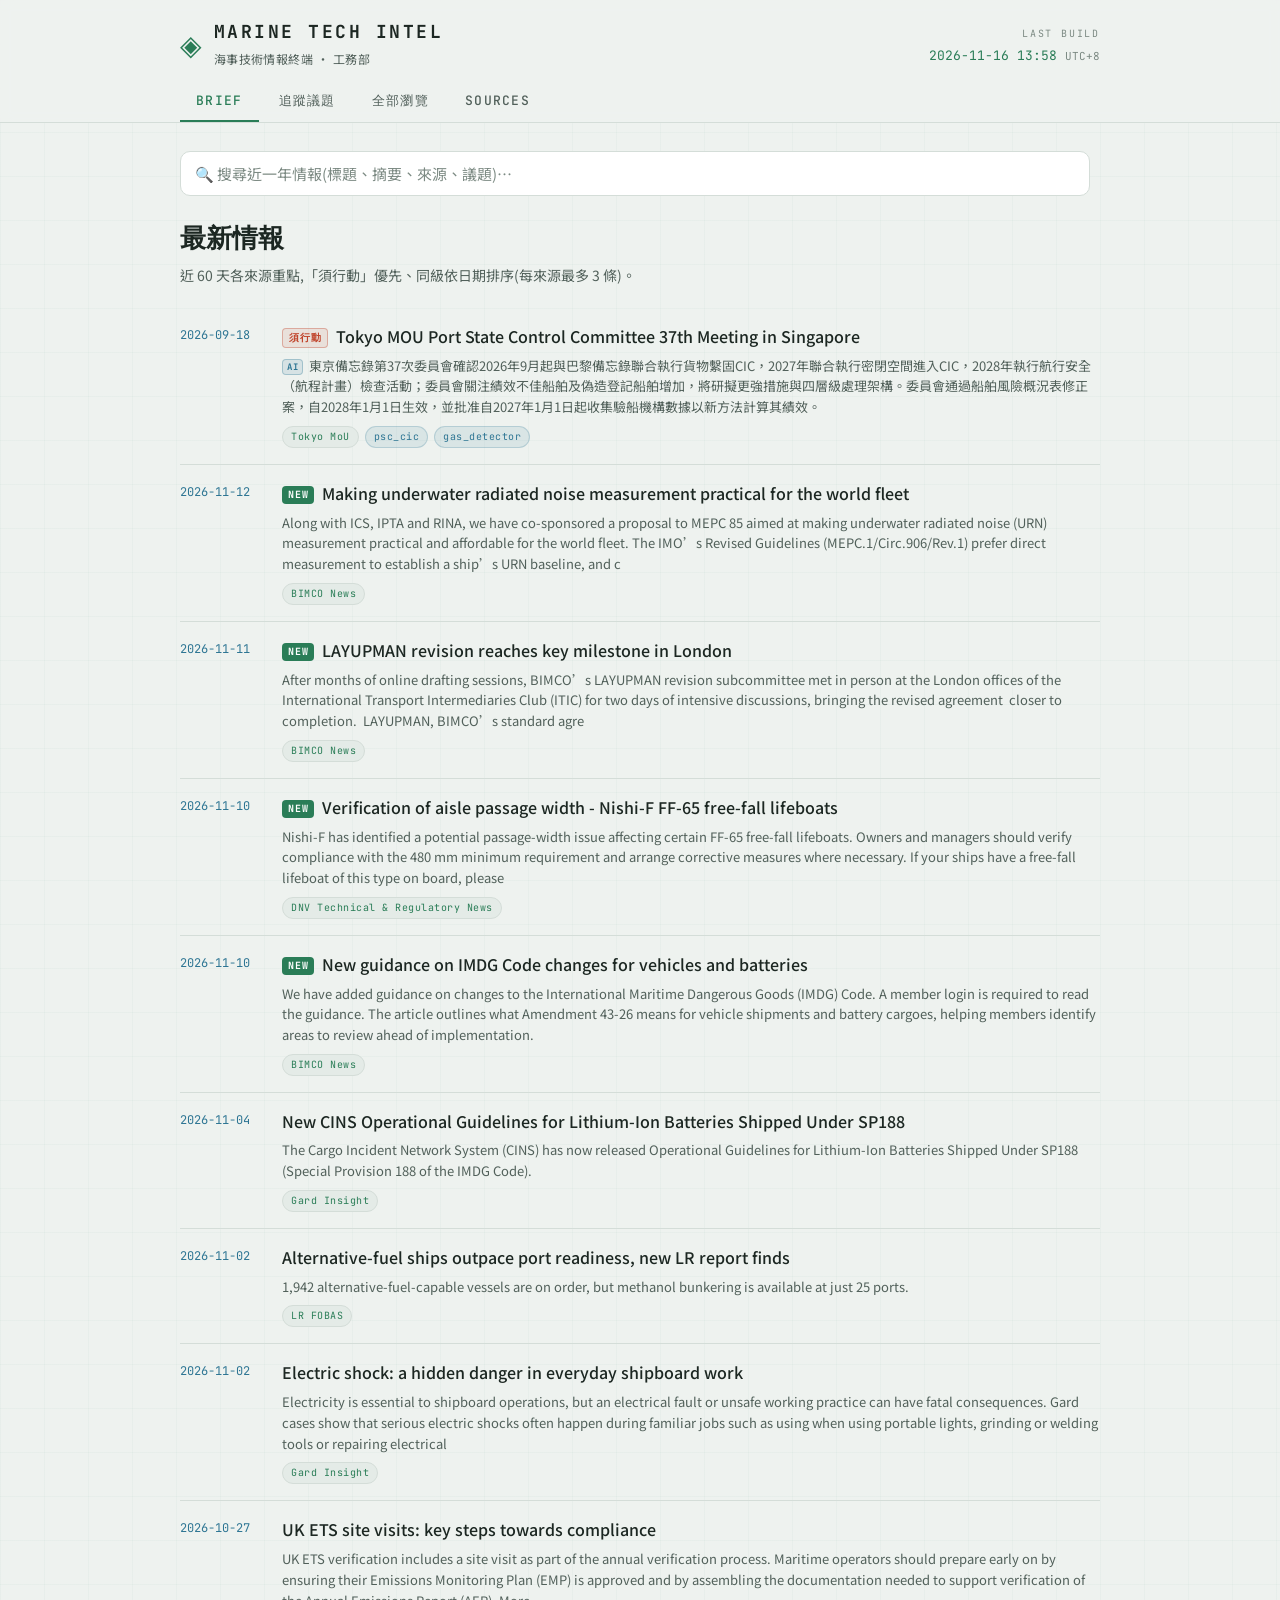
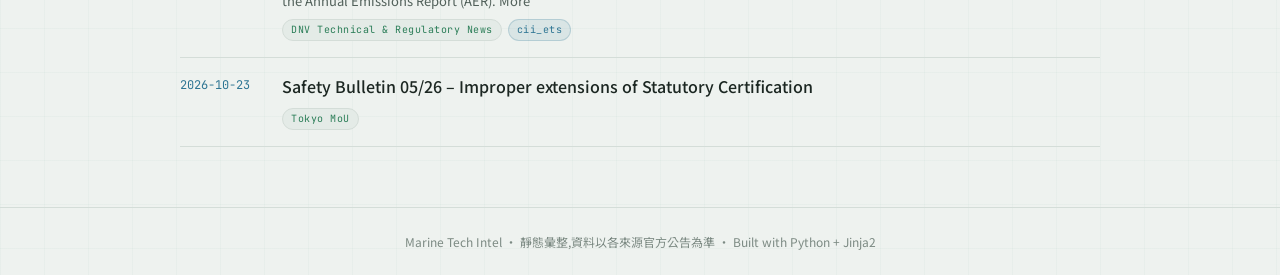
==== commit b3ed0726: "deploy: 8542bbf100b66252b58071931d26ccf3027ad4e2" ====
--- a/index.html
+++ b/index.html
@@ -11,7 +11,7 @@
   <link rel="preconnect" href="https://fonts.googleapis.com">
   <link rel="preconnect" href="https://fonts.gstatic.com" crossorigin>
   <link href="https://fonts.googleapis.com/css2?family=Fraunces:opsz,wght@9..144,500;9..144,600&family=JetBrains+Mono:wght@400;500;700&family=Noto+Sans+TC:wght@400;500;700&display=swap" rel="stylesheet">
-  <link rel="stylesheet" href="static/style.css?v=20261113141053">
+  <link rel="stylesheet" href="static/style.css?v=20261116135837">
 </head>
 <body>
   <header class="site-header">
@@ -25,7 +25,7 @@
       </div>
       <div class="header-meta">
         <span class="meta-label">LAST BUILD</span>
-        <span class="meta-value">2026-11-13 14:10 <span class="tz">UTC+8</span></span>
+        <span class="meta-value">2026-11-16 13:58 <span class="tz">UTC+8</span></span>
       </div>
     </div>
     <nav class="tabs" role="tablist">
@@ -190,7 +190,7 @@
     <li class="brief-item">
       <div class="brief-date">2026-10-23</div>
       <div class="brief-body">
-        <span class="new-badge" title="72 小時內新收錄">NEW</span><a class="brief-link" href="https://www.tokyo-mou.org/press-releases/2026/10/23/safety-bulletin-05-26-improper-extensions-of-statutory-certification/" target="_blank" rel="noopener">Safety Bulletin 05/26 – Improper extensions of Statutory Certification</a>
+        <a class="brief-link" href="https://www.tokyo-mou.org/press-releases/2026/10/23/safety-bulletin-05-26-improper-extensions-of-statutory-certification/" target="_blank" rel="noopener">Safety Bulletin 05/26 – Improper extensions of Statutory Certification</a>
         
         <div class="brief-meta">
           <span class="src-chip">Tokyo MoU</span>
@@ -299,7 +299,7 @@
     <article class="topic-card">
       <button class="topic-toggle" aria-expanded="false">
         <span class="topic-name">PSC 檢查</span>
-        <span class="topic-count">14</span>
+        <span class="topic-count">12</span>
         <span class="topic-caret">▸</span>
       </button>
       <div class="topic-body" hidden>
@@ -379,18 +379,6 @@
             <a href="https://www.tokyo-mou.org/press-releases/2026/03/17/preliminary-results-of-cic-on-ballast-water-management-2025/" target="_blank" rel="noopener">Preliminary results of CIC on Ballast Water Management 2025</a>
             <span class="item-meta">Tokyo MoU · 2026-03-17</span>
             <p class="item-summary"><span class="ai-tag" title="由 AI 依原文自動摘要,僅供快速參考,請以原文為準">AI</span>2025年，東京MOU與巴黎MOU共同進行了集中檢查運動（CIC），針對船舶的壓載水管理進行了9,244次檢查，其中74.96%使用了CIC問卷。檢查期間，共有184艘船隻被扣留，扣留率為2.66%，其中30艘因CIC相關缺陷被扣留，顯示出壓載水管理系統的運作和維護仍是重要的問題。大多數扣留的船隻屬於高風險類別，且多數船隻年齡在19至24歲之間。</p>
-          </li>
-          
-          <li>
-            <a href="https://parismou.org/register-for-seminar-80-in-hamburg/" target="_blank" rel="noopener">Register for Seminar 80</a>
-            <span class="item-meta">Paris MoU · 2026-08-28</span>
-            <p class="item-summary"><span class="ai-tag" title="由 AI 依原文自動摘要,僅供快速參考,請以原文為準">AI</span>巴黎備忘錄（Paris MoU）透過港口國監督（PSC）檢查外國船舶，確認其船況、設備、配員與營運符合國際法規，以打擊低標準船舶。Paris MoU 提供數位數據工具，可即時掌握船舶合規與風險資訊，並定期發布年度績效名單及拒絕進港船舶公告。該組織與觀察員及海事夥伴保持密切合作與數據交換。</p>
-          </li>
-          
-          <li>
-            <a href="https://parismou.org/register-for-the-human-element-training/" target="_blank" rel="noopener">Register for The Human Element Training</a>
-            <span class="item-meta">Paris MoU · 2026-08-03</span>
-            <p class="item-summary"><span class="ai-tag" title="由 AI 依原文自動摘要,僅供快速參考,請以原文為準">AI</span>巴黎備忘錄（Paris MoU）介紹其港口國管制（PSC）制度，透過檢查外籍船舶的狀況、設備、船員編制與操作，確認其符合國際海事法規，並提供資料工具與年度表現名單等最新資訊。本文內容為巴黎備忘錄的整體說明與訓練課程註冊宣傳，未涉及具體新規或檢查重點。</p>
           </li>
           
         </ul>
@@ -590,7 +578,7 @@
           </li>
           
           <li>
-            <span class="new-badge" title="72 小時內新收錄">NEW</span><a href="https://www.tokyo-mou.org/press-releases/2026/10/23/safety-bulletin-05-26-improper-extensions-of-statutory-certification/" target="_blank" rel="noopener">Safety Bulletin 05/26 – Improper extensions of Statutory Certification</a>
+            <a href="https://www.tokyo-mou.org/press-releases/2026/10/23/safety-bulletin-05-26-improper-extensions-of-statutory-certification/" target="_blank" rel="noopener">Safety Bulletin 05/26 – Improper extensions of Statutory Certification</a>
             <span class="item-meta">Tokyo MoU · 2026-10-23</span>
             
           </li>
@@ -698,7 +686,7 @@
           </li>
           
           <li>
-            <span class="new-badge" title="72 小時內新收錄">NEW</span><a href="https://www.tokyo-mou.org/press-releases/2026/05/01/annual-report-2025/" target="_blank" rel="noopener">Annual Report 2025</a>
+            <a href="https://www.tokyo-mou.org/press-releases/2026/05/01/annual-report-2025/" target="_blank" rel="noopener">Annual Report 2025</a>
             <span class="item-meta">Tokyo MoU · 2026-05-01</span>
             
           </li>
@@ -784,7 +772,7 @@
       <ul class="source-items">
         
         <li>
-          <span class="new-badge" title="72 小時內新收錄">NEW</span><a href="https://www.tokyo-mou.org/press-releases/2026/10/23/safety-bulletin-05-26-improper-extensions-of-statutory-certification/" target="_blank" rel="noopener">Safety Bulletin 05/26 – Improper extensions of Statutory Certification</a>
+          <a href="https://www.tokyo-mou.org/press-releases/2026/10/23/safety-bulletin-05-26-improper-extensions-of-statutory-certification/" target="_blank" rel="noopener">Safety Bulletin 05/26 – Improper extensions of Statutory Certification</a>
           <span class="item-date">2026-10-23</span>
         </li>
         
@@ -867,7 +855,7 @@
           
           <span class="status-badge status-error" title="404 Client Error: Not Found for url: https://www.cimac.com/working-groups/wg7-fuels/index.html">抓取失敗</span>
           
-          <span class="freshness freshness-warn">22 天前</span>
+          <span class="freshness freshness-warn">25 天前</span>
         </div>
       </div>
       
@@ -933,13 +921,13 @@
         </li>
         
         <li>
-          <a href="https://parismou.org/register-for-seminar-80-in-hamburg/" target="_blank" rel="noopener">Register for Seminar 80</a>
-          <span class="item-date">2026-08-28</span>
-        </li>
-        
-        <li>
-          <a href="https://parismou.org/register-for-the-human-element-training/" target="_blank" rel="noopener">Register for The Human Element Training</a>
+          <a href="https://parismou.org/paris-and-tokyo-mous-launch-2026-concentrated-inspection-campaign-on-cargo-securing/" target="_blank" rel="noopener">Paris and Tokyo MoUs launch 2026 Concentrated Inspection Campaign on Cargo Securing</a>
           <span class="item-date">2026-08-03</span>
+        </li>
+        
+        <li>
+          <a href="https://parismou.org/paris-mou-publishes-the-annual-report-of-2025/" target="_blank" rel="noopener">Paris MoU publishes the Annual Report of 2025</a>
+          <span class="item-date">2026-07-03</span>
         </li>
         
       </ul>
@@ -1112,7 +1100,7 @@
       <button class="topic-toggle" aria-expanded="false">
         <span class="topic-pri pri-high">HIGH</span>
         <span class="topic-name">PSC 集中檢查 (CIC)</span>
-        <span class="topic-count">10</span>
+        <span class="topic-count">9</span>
         <span class="topic-caret">▸</span>
       </button>
       <div class="topic-body" hidden>
@@ -1144,12 +1132,6 @@
             <span class="imp-badge imp-action" title="AI 判定:有需採取行動或排程因應的事項,請以原文為準">須行動</span><a href="https://www.tokyo-mou.org/press-releases/2026/08/03/joint-press-release-on-the-concentrated-inspection-campaign-on-cargo-securing/" target="_blank" rel="noopener">Joint Press Release on the Concentrated Inspection Campaign on Cargo Securing</a>
             <span class="item-meta">Tokyo MoU · 2026-08-03</span>
             <p class="item-summary"><span class="ai-tag" title="由 AI 依原文自動摘要,僅供快速參考,請以原文為準">AI</span>Tokyo MoU 與 Paris MoU 將於 2026 年 9 月 1 日至 11 月 30 日聯合執行「貨物繫固」集中檢查活動 (CIC)，配合例行港口國檢查進行。PSCO 將使用特定問卷查核船舶是否符合 SOLAS 對貨物裝載、堆疊與繫固的規定。船方需確保備有經認可的貨物繫固手冊 (CSM)、貨物安全通道計畫 (CSAP)，且固定與便攜式繫固設備狀況良好並符合手冊維護要求。檢查發現的缺失可能導致記錄缺陷甚至船舶滯留，建議船隊提前依問卷項目完成自查。</p>
-          </li>
-          
-          <li>
-            <a href="https://parismou.org/register-for-the-human-element-training/" target="_blank" rel="noopener">Register for The Human Element Training</a>
-            <span class="item-meta">Paris MoU · 2026-08-03</span>
-            <p class="item-summary"><span class="ai-tag" title="由 AI 依原文自動摘要,僅供快速參考,請以原文為準">AI</span>巴黎備忘錄（Paris MoU）介紹其港口國管制（PSC）制度，透過檢查外籍船舶的狀況、設備、船員編制與操作，確認其符合國際海事法規，並提供資料工具與年度表現名單等最新資訊。本文內容為巴黎備忘錄的整體說明與訓練課程註冊宣傳，未涉及具體新規或檢查重點。</p>
           </li>
           
           <li>
@@ -1413,6 +1395,6 @@
     <p>Marine Tech Intel · 靜態彙整,資料以各來源官方公告為準 · Built with Python + Jinja2</p>
   </footer>
 
-  <script src="static/main.js?v=20261113141053"></script>
+  <script src="static/main.js?v=20261116135837"></script>
 </body>
 </html>
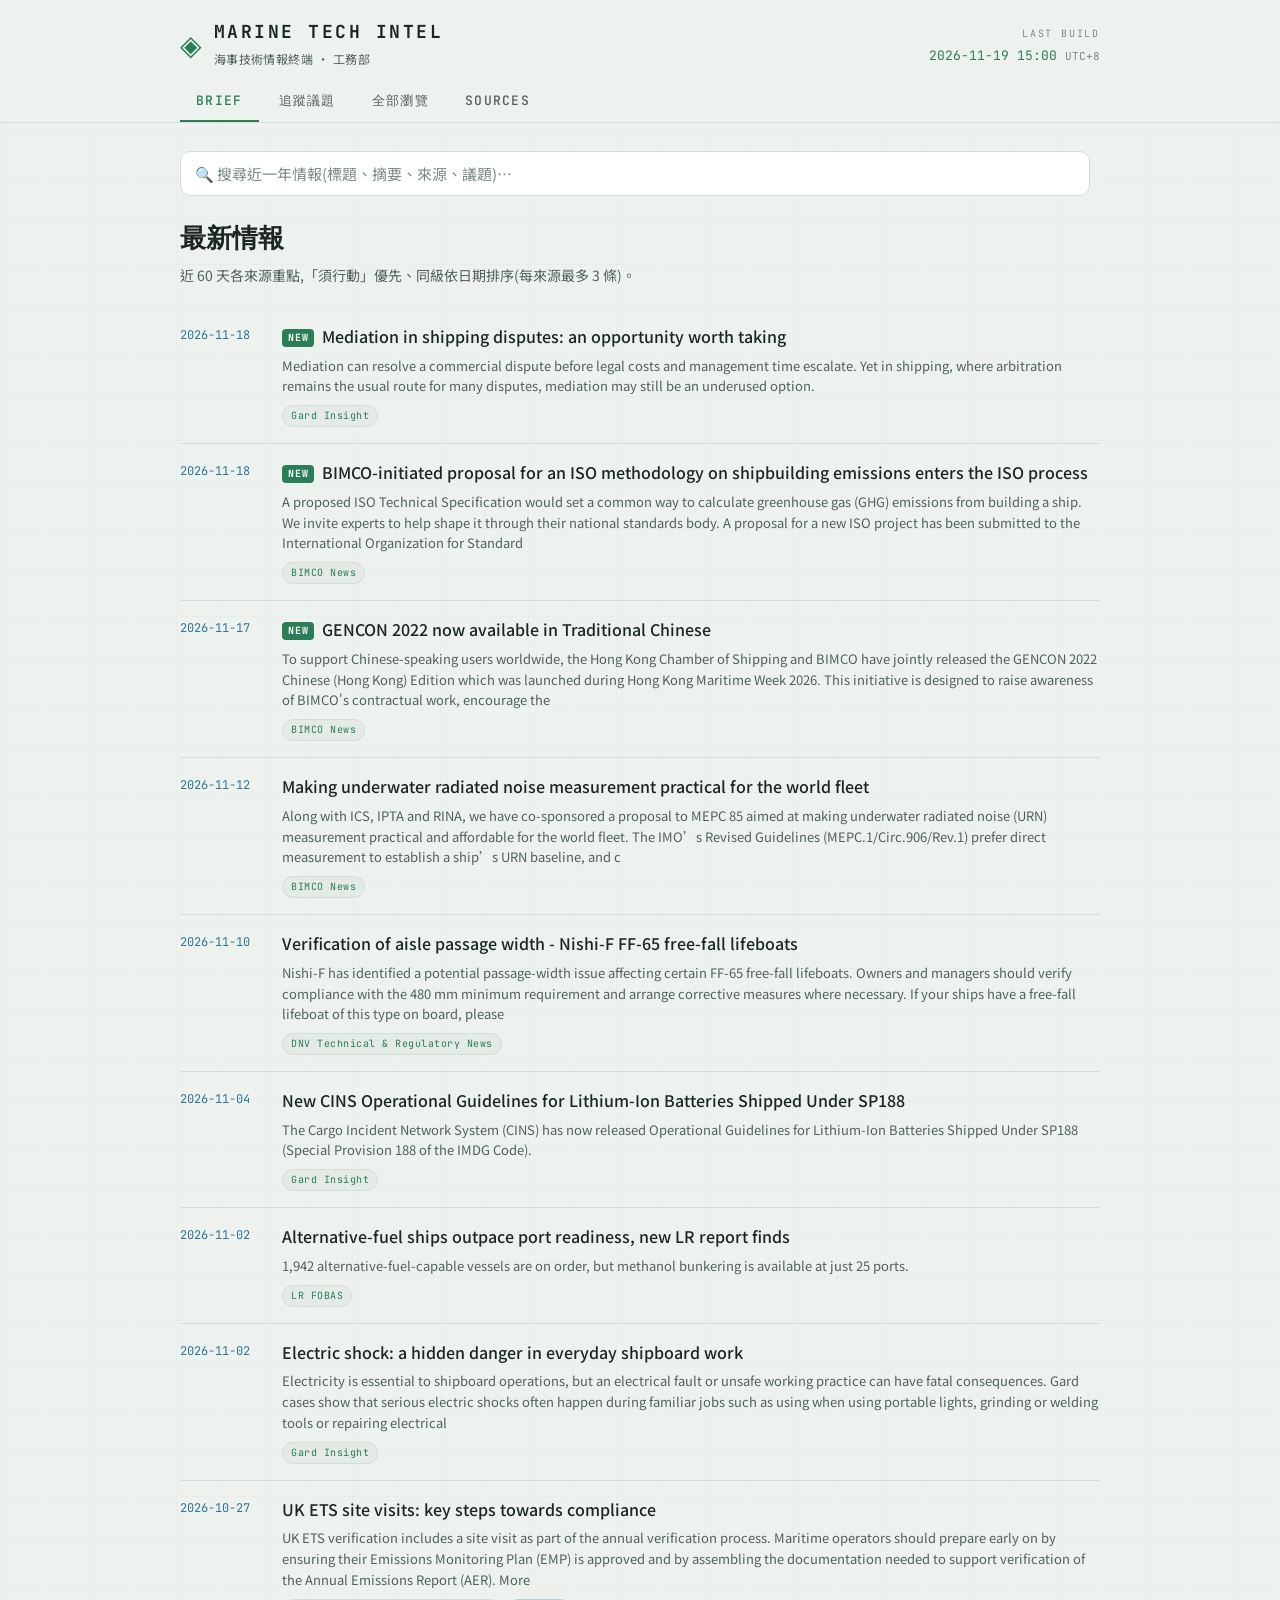
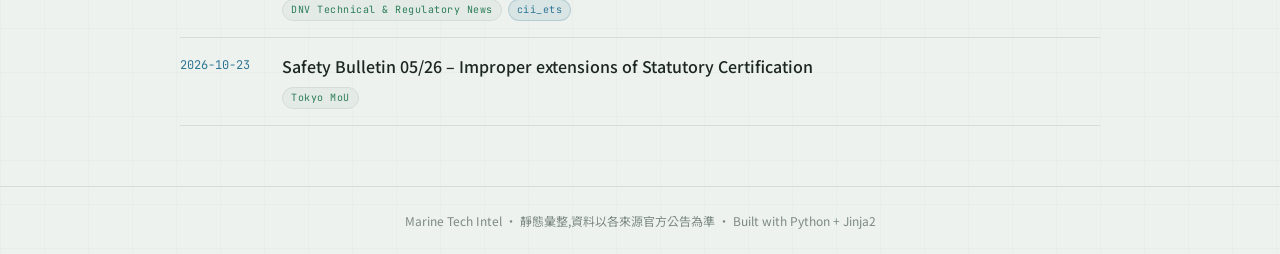
==== commit 075ae194: "deploy: e4f7704ef435974903d72b3380f54b90e545507b" ====
--- a/index.html
+++ b/index.html
@@ -11,7 +11,7 @@
   <link rel="preconnect" href="https://fonts.googleapis.com">
   <link rel="preconnect" href="https://fonts.gstatic.com" crossorigin>
   <link href="https://fonts.googleapis.com/css2?family=Fraunces:opsz,wght@9..144,500;9..144,600&family=JetBrains+Mono:wght@400;500;700&family=Noto+Sans+TC:wght@400;500;700&display=swap" rel="stylesheet">
-  <link rel="stylesheet" href="static/style.css?v=20261116135837">
+  <link rel="stylesheet" href="static/style.css?v=20261119150017">
 </head>
 <body>
   <header class="site-header">
@@ -25,7 +25,7 @@
       </div>
       <div class="header-meta">
         <span class="meta-label">LAST BUILD</span>
-        <span class="meta-value">2026-11-16 13:58 <span class="tz">UTC+8</span></span>
+        <span class="meta-value">2026-11-19 15:00 <span class="tz">UTC+8</span></span>
       </div>
     </div>
     <nav class="tabs" role="tablist">
@@ -59,15 +59,45 @@
   <ol class="brief-list">
     
     <li class="brief-item">
-      <div class="brief-date">2026-09-18</div>
+      <div class="brief-date">2026-11-18</div>
       <div class="brief-body">
-        <span class="imp-badge imp-action" title="AI 判定:有需採取行動或排程因應的事項,請以原文為準">須行動</span><a class="brief-link" href="https://www.tokyo-mou.org/press-releases/2026/09/18/tokyo-mou-port-state-control-committee-37th-meeting-in-singapore/" target="_blank" rel="noopener">Tokyo MOU Port State Control Committee 37th Meeting in Singapore</a>
-        
-        <p class="brief-summary"><span class="ai-tag" title="由 AI 依原文自動摘要,僅供快速參考,請以原文為準">AI</span>東京備忘錄第37次委員會確認2026年9月起與巴黎備忘錄聯合執行貨物繫固CIC，2027年聯合執行密閉空間進入CIC，2028年執行航行安全（航程計畫）檢查活動；委員會關注績效不佳船舶及偽造登記船舶增加，將研擬更強措施與四層級處理架構。委員會通過船舶風險概況表修正案，自2028年1月1日生效，並批准自2027年1月1日起收集驗船機構數據以新方法計算其績效。</p>
+        <span class="new-badge" title="72 小時內新收錄">NEW</span><a class="brief-link" href="https://gard.no/en/insights/mediation-in-shipping-disputes-an-opportunity-worth-taking/" target="_blank" rel="noopener">Mediation in shipping disputes: an opportunity worth taking</a>
+        
+        <p class="brief-summary">Mediation can resolve a commercial dispute before legal costs and management time escalate. Yet in shipping, where arbitration remains the usual route for many disputes, mediation may still be an underused option.</p>
         
         <div class="brief-meta">
-          <span class="src-chip">Tokyo MoU</span>
-          <span class="topic-chip" data-topic="psc_cic">psc_cic</span><span class="topic-chip" data-topic="gas_detector">gas_detector</span>
+          <span class="src-chip">Gard Insight</span>
+          
+        </div>
+      </div>
+    </li>
+    
+    <li class="brief-item">
+      <div class="brief-date">2026-11-18</div>
+      <div class="brief-body">
+        <span class="new-badge" title="72 小時內新收錄">NEW</span><a class="brief-link" href="https://www.bimco.org/news-insights/bimco-news/2026/11/18-iso/" target="_blank" rel="noopener">BIMCO-initiated proposal for an ISO methodology on shipbuilding emissions enters the ISO process</a>
+        
+        <p class="brief-summary">A proposed ISO Technical Specification would set a common way to calculate greenhouse gas (GHG) emissions from building a ship. We invite experts to help shape it through their national standards body.
+A proposal for a new ISO project has been submitted to the International Organization for Standard</p>
+        
+        <div class="brief-meta">
+          <span class="src-chip">BIMCO News</span>
+          
+        </div>
+      </div>
+    </li>
+    
+    <li class="brief-item">
+      <div class="brief-date">2026-11-17</div>
+      <div class="brief-body">
+        <span class="new-badge" title="72 小時內新收錄">NEW</span><a class="brief-link" href="https://www.bimco.org/news-insights/bimco-news/2026/11/17-gencon-2022-hk-chinese/" target="_blank" rel="noopener">GENCON 2022 now available in Traditional Chinese</a>
+        
+        <p class="brief-summary">To support Chinese-speaking users worldwide, the Hong Kong Chamber of Shipping and BIMCO have jointly released the GENCON 2022 Chinese (Hong Kong) Edition which was launched during Hong Kong Maritime Week 2026.
+This initiative is designed to raise awareness of BIMCO&#39;s contractual work, encourage the</p>
+        
+        <div class="brief-meta">
+          <span class="src-chip">BIMCO News</span>
+          
         </div>
       </div>
     </li>
@@ -75,25 +105,10 @@
     <li class="brief-item">
       <div class="brief-date">2026-11-12</div>
       <div class="brief-body">
-        <span class="new-badge" title="72 小時內新收錄">NEW</span><a class="brief-link" href="https://www.bimco.org/news-insights/bimco-news/2026/11/12-imo-urn/" target="_blank" rel="noopener">Making underwater radiated noise measurement practical for the world fleet</a>
+        <a class="brief-link" href="https://www.bimco.org/news-insights/bimco-news/2026/11/12-imo-urn/" target="_blank" rel="noopener">Making underwater radiated noise measurement practical for the world fleet</a>
         
         <p class="brief-summary">Along with ICS, IPTA and RINA, we have co-sponsored a proposal to MEPC 85 aimed at making underwater radiated noise (URN) measurement practical and affordable for the world fleet.
 The IMO’s Revised Guidelines (MEPC.1/Circ.906/Rev.1) prefer direct measurement to establish a ship’s URN baseline, and c</p>
-        
-        <div class="brief-meta">
-          <span class="src-chip">BIMCO News</span>
-          
-        </div>
-      </div>
-    </li>
-    
-    <li class="brief-item">
-      <div class="brief-date">2026-11-11</div>
-      <div class="brief-body">
-        <span class="new-badge" title="72 小時內新收錄">NEW</span><a class="brief-link" href="https://www.bimco.org/news-insights/bimco-news/2026/11/11-layupman/" target="_blank" rel="noopener">LAYUPMAN revision reaches key milestone in London</a>
-        
-        <p class="brief-summary">After months of online drafting sessions, BIMCO’s LAYUPMAN revision subcommittee met in person at the London offices of the International Transport Intermediaries Club (ITIC) for two days of intensive discussions, bringing the revised agreement  closer to completion. 
-LAYUPMAN, BIMCO’s standard agre</p>
         
         <div class="brief-meta">
           <span class="src-chip">BIMCO News</span>
@@ -105,27 +120,12 @@
     <li class="brief-item">
       <div class="brief-date">2026-11-10</div>
       <div class="brief-body">
-        <span class="new-badge" title="72 小時內新收錄">NEW</span><a class="brief-link" href="https://www.dnv.com/news/2026/nishi-f-ff-65-free-fall-lifeboats-verification-of-aisle-passage-width/" target="_blank" rel="noopener">Verification of aisle passage width - Nishi-F FF-65 free-fall lifeboats</a>
+        <a class="brief-link" href="https://www.dnv.com/news/2026/nishi-f-ff-65-free-fall-lifeboats-verification-of-aisle-passage-width/" target="_blank" rel="noopener">Verification of aisle passage width - Nishi-F FF-65 free-fall lifeboats</a>
         
         <p class="brief-summary">Nishi-F has identified a potential passage-width issue affecting certain FF-65 free-fall lifeboats. Owners and managers should verify compliance with the 480 mm minimum requirement and arrange corrective measures where necessary. If your ships have a free-fall lifeboat of this type on board, please </p>
         
         <div class="brief-meta">
           <span class="src-chip">DNV Technical &amp; Regulatory News</span>
-          
-        </div>
-      </div>
-    </li>
-    
-    <li class="brief-item">
-      <div class="brief-date">2026-11-10</div>
-      <div class="brief-body">
-        <span class="new-badge" title="72 小時內新收錄">NEW</span><a class="brief-link" href="https://www.bimco.org/news-insights/bimco-news/2026/11/10-ev-imdg/" target="_blank" rel="noopener">New guidance on IMDG Code changes for vehicles and batteries</a>
-        
-        <p class="brief-summary">We have added guidance on changes to the International Maritime Dangerous Goods (IMDG) Code. A member login is required to read the guidance.
-The article outlines what Amendment 43-26 means for vehicle shipments and battery cargoes, helping members identify areas to review ahead of implementation.</p>
-        
-        <div class="brief-meta">
-          <span class="src-chip">BIMCO News</span>
           
         </div>
       </div>
@@ -389,53 +389,41 @@
     <article class="topic-card">
       <button class="topic-toggle" aria-expanded="false">
         <span class="topic-name">輪機設備</span>
+        <span class="topic-count">2</span>
+        <span class="topic-caret">▸</span>
+      </button>
+      <div class="topic-body" hidden>
+        <p class="topic-summary">主機、排放後處理 (SCR/洗滌塔)、船上技術系統、船級技術要求</p>
+        
+        <ul class="topic-items">
+          
+          <li>
+            <a href="https://www.dnv.com/news/2026/boiler-tube-plugging-class-requirements/" target="_blank" rel="noopener">Boiler tube plugging – class requirements</a>
+            <span class="item-meta">DNV Technical &amp; Regulatory News · 2026-07-06</span>
+            <p class="item-summary"><span class="ai-tag" title="由 AI 依原文自動摘要,僅供快速參考,請以原文為準">AI</span>鍋爐管在熱傳遞和維持海洋鍋爐壓力完整性方面扮演關鍵角色。當發生洩漏時，需要仔細評估以防止次級損壞。此技術新聞提供了關於修復的類別接受標準的指導。</p>
+          </li>
+          
+          <li>
+            <a href="https://www.dnv.com/news/2026/standards-now-available-the-july-2026-edition-of-the-dnv-class-rules-and-standards-for-ship-and-offshore/" target="_blank" rel="noopener">Now available: The July 2026 edition of the DNV class rules and standards for ship and offshore</a>
+            <span class="item-meta">DNV Technical &amp; Regulatory News · 2026-07-02</span>
+            <p class="item-summary"><span class="ai-tag" title="由 AI 依原文自動摘要,僅供快速參考,請以原文為準">AI</span>2026年7月版DNV船級規則和標準引入了新的船級標記及重大更新，旨在支持海事產業向更可持續和創新的方向轉型。</p>
+          </li>
+          
+        </ul>
+        
+      </div>
+    </article>
+    
+    <article class="topic-card">
+      <button class="topic-toggle" aria-expanded="false">
+        <span class="topic-name">安全保安</span>
         <span class="topic-count">3</span>
         <span class="topic-caret">▸</span>
       </button>
       <div class="topic-body" hidden>
-        <p class="topic-summary">主機、排放後處理 (SCR/洗滌塔)、船上技術系統、船級技術要求</p>
+        <p class="topic-summary">海事事故、航行安全、保安/海盜、密閉空間、火災</p>
         
         <ul class="topic-items">
-          
-          <li>
-            <a href="https://gard.no/en/insights/bearing-failures-when-normal-readings-hide-the-risk/" target="_blank" rel="noopener">Bearing failures: When normal readings hide the risk</a>
-            <span class="item-meta">Gard Insight · 2026-09-07</span>
-            <p class="item-summary"><span class="ai-tag" title="由 AI 依原文自動摘要,僅供快速參考,請以原文為準">AI</span>引擎室發生嚴重事故，顯示局部軸承失效可能迅速惡化。即使常規的溫度與壓力讀數顯示正常，也無法排除潛在的危險。</p>
-          </li>
-          
-          <li>
-            <a href="https://www.dnv.com/news/2026/boiler-tube-plugging-class-requirements/" target="_blank" rel="noopener">Boiler tube plugging – class requirements</a>
-            <span class="item-meta">DNV Technical &amp; Regulatory News · 2026-07-06</span>
-            <p class="item-summary"><span class="ai-tag" title="由 AI 依原文自動摘要,僅供快速參考,請以原文為準">AI</span>鍋爐管在熱傳遞和維持海洋鍋爐壓力完整性方面扮演關鍵角色。當發生洩漏時，需要仔細評估以防止次級損壞。此技術新聞提供了關於修復的類別接受標準的指導。</p>
-          </li>
-          
-          <li>
-            <a href="https://www.dnv.com/news/2026/standards-now-available-the-july-2026-edition-of-the-dnv-class-rules-and-standards-for-ship-and-offshore/" target="_blank" rel="noopener">Now available: The July 2026 edition of the DNV class rules and standards for ship and offshore</a>
-            <span class="item-meta">DNV Technical &amp; Regulatory News · 2026-07-02</span>
-            <p class="item-summary"><span class="ai-tag" title="由 AI 依原文自動摘要,僅供快速參考,請以原文為準">AI</span>2026年7月版DNV船級規則和標準引入了新的船級標記及重大更新，旨在支持海事產業向更可持續和創新的方向轉型。</p>
-          </li>
-          
-        </ul>
-        
-      </div>
-    </article>
-    
-    <article class="topic-card">
-      <button class="topic-toggle" aria-expanded="false">
-        <span class="topic-name">安全保安</span>
-        <span class="topic-count">4</span>
-        <span class="topic-caret">▸</span>
-      </button>
-      <div class="topic-body" hidden>
-        <p class="topic-summary">海事事故、航行安全、保安/海盜、密閉空間、火災</p>
-        
-        <ul class="topic-items">
-          
-          <li>
-            <a href="https://www.bimco.org/news-insights/bimco-news/2026/10/14-dry-bulk-network/" target="_blank" rel="noopener">Dry bulk safety: scrap metal fires, fumigation and enclosed spaces</a>
-            <span class="item-meta">BIMCO News · 2026-10-14</span>
-            <p class="item-summary"><span class="ai-tag" title="由 AI 依原文自動摘要,僅供快速參考,請以原文為準">AI</span>BIMCO 乾散貨網路在最新會議中討論了三項持續的安全挑戰：受污染的廢金屬貨物引發的火災風險。熏蒸工作正從專業人員轉移至船舶船員執行。密閉空間內的死亡事故仍持續發生。成員強調需要更明確的指引與程序以減少這些風險。</p>
-          </li>
           
           <li>
             <a href="https://gard.no/en/insights/collisions-with-fishing-vessels-chinese-waters-remain-a-hotspot/" target="_blank" rel="noopener">Collisions with fishing vessels: Chinese waters remain a hotspot</a>
@@ -485,7 +473,7 @@
     <article class="topic-card">
       <button class="topic-toggle" aria-expanded="false">
         <span class="topic-name">未分類</span>
-        <span class="topic-count">34</span>
+        <span class="topic-count">35</span>
         <span class="topic-caret">▸</span>
       </button>
       <div class="topic-body" hidden>
@@ -494,25 +482,43 @@
         <ul class="topic-items">
           
           <li>
-            <span class="new-badge" title="72 小時內新收錄">NEW</span><a href="https://www.bimco.org/news-insights/bimco-news/2026/11/12-imo-urn/" target="_blank" rel="noopener">Making underwater radiated noise measurement practical for the world fleet</a>
+            <span class="new-badge" title="72 小時內新收錄">NEW</span><a href="https://gard.no/en/insights/mediation-in-shipping-disputes-an-opportunity-worth-taking/" target="_blank" rel="noopener">Mediation in shipping disputes: an opportunity worth taking</a>
+            <span class="item-meta">Gard Insight · 2026-11-18</span>
+            
+          </li>
+          
+          <li>
+            <span class="new-badge" title="72 小時內新收錄">NEW</span><a href="https://www.bimco.org/news-insights/bimco-news/2026/11/18-iso/" target="_blank" rel="noopener">BIMCO-initiated proposal for an ISO methodology on shipbuilding emissions enters the ISO process</a>
+            <span class="item-meta">BIMCO News · 2026-11-18</span>
+            
+          </li>
+          
+          <li>
+            <span class="new-badge" title="72 小時內新收錄">NEW</span><a href="https://www.bimco.org/news-insights/bimco-news/2026/11/17-gencon-2022-hk-chinese/" target="_blank" rel="noopener">GENCON 2022 now available in Traditional Chinese</a>
+            <span class="item-meta">BIMCO News · 2026-11-17</span>
+            
+          </li>
+          
+          <li>
+            <a href="https://www.bimco.org/news-insights/bimco-news/2026/11/12-imo-urn/" target="_blank" rel="noopener">Making underwater radiated noise measurement practical for the world fleet</a>
             <span class="item-meta">BIMCO News · 2026-11-12</span>
             
           </li>
           
           <li>
-            <span class="new-badge" title="72 小時內新收錄">NEW</span><a href="https://www.bimco.org/news-insights/bimco-news/2026/11/11-layupman/" target="_blank" rel="noopener">LAYUPMAN revision reaches key milestone in London</a>
+            <a href="https://www.bimco.org/news-insights/bimco-news/2026/11/11-layupman/" target="_blank" rel="noopener">LAYUPMAN revision reaches key milestone in London</a>
             <span class="item-meta">BIMCO News · 2026-11-11</span>
             
           </li>
           
           <li>
-            <span class="new-badge" title="72 小時內新收錄">NEW</span><a href="https://www.dnv.com/news/2026/nishi-f-ff-65-free-fall-lifeboats-verification-of-aisle-passage-width/" target="_blank" rel="noopener">Verification of aisle passage width - Nishi-F FF-65 free-fall lifeboats</a>
+            <a href="https://www.dnv.com/news/2026/nishi-f-ff-65-free-fall-lifeboats-verification-of-aisle-passage-width/" target="_blank" rel="noopener">Verification of aisle passage width - Nishi-F FF-65 free-fall lifeboats</a>
             <span class="item-meta">DNV Technical &amp; Regulatory News · 2026-11-10</span>
             
           </li>
           
           <li>
-            <span class="new-badge" title="72 小時內新收錄">NEW</span><a href="https://www.bimco.org/news-insights/bimco-news/2026/11/10-ev-imdg/" target="_blank" rel="noopener">New guidance on IMDG Code changes for vehicles and batteries</a>
+            <a href="https://www.bimco.org/news-insights/bimco-news/2026/11/10-ev-imdg/" target="_blank" rel="noopener">New guidance on IMDG Code changes for vehicles and batteries</a>
             <span class="item-meta">BIMCO News · 2026-11-10</span>
             
           </li>
@@ -632,12 +638,6 @@
           </li>
           
           <li>
-            <a href="https://www.bimco.org/news-insights/bimco-news/2026/10/20-japan-consultant/" target="_blank" rel="noopener">BIMCO expands with new consultant in Japan</a>
-            <span class="item-meta">BIMCO News · 2026-10-20</span>
-            
-          </li>
-          
-          <li>
             <a href="https://gard.no/en/insights/loss-of-bridge-control-human-failure-is-normal-context-is-key/" target="_blank" rel="noopener">Loss of bridge control: Human failure is normal - context is key</a>
             <span class="item-meta">Gard Insight · 2026-10-19</span>
             
@@ -669,12 +669,6 @@
           
           <li>
             <a href="https://gard.no/en/insights/fish-farm-claims-in-china-lessons-from-a-recent-court-judgement/" target="_blank" rel="noopener">Fish farm claims in China: lessons from a recent court judgement</a>
-            <span class="item-meta">Gard Insight · 2026-09-28</span>
-            
-          </li>
-          
-          <li>
-            <a href="https://gard.no/en/insights/loss-of-bridge-control-in-functioning-systems/" target="_blank" rel="noopener">Loss of bridge control in functioning systems</a>
             <span class="item-meta">Gard Insight · 2026-09-28</span>
             
           </li>
@@ -855,7 +849,7 @@
           
           <span class="status-badge status-error" title="404 Client Error: Not Found for url: https://www.cimac.com/working-groups/wg7-fuels/index.html">抓取失敗</span>
           
-          <span class="freshness freshness-warn">25 天前</span>
+          <span class="freshness freshness-warn">28 天前</span>
         </div>
       </div>
       
@@ -950,6 +944,11 @@
       <ul class="source-items">
         
         <li>
+          <span class="new-badge" title="72 小時內新收錄">NEW</span><a href="https://gard.no/en/insights/mediation-in-shipping-disputes-an-opportunity-worth-taking/" target="_blank" rel="noopener">Mediation in shipping disputes: an opportunity worth taking</a>
+          <span class="item-date">2026-11-18</span>
+        </li>
+        
+        <li>
           <a href="https://gard.no/en/insights/new-cins-operational-guidelines-for-lithium-ion-batteries-shipped-under-sp188/" target="_blank" rel="noopener">New CINS Operational Guidelines for Lithium-Ion Batteries Shipped Under SP188</a>
           <span class="item-date">2026-11-04</span>
         </li>
@@ -967,11 +966,6 @@
         <li>
           <a href="https://gard.no/en/insights/india-introduces-new-requirements-for-ships-in-coastal-waters/" target="_blank" rel="noopener">India introduces new requirements for ships in coastal waters</a>
           <span class="item-date">2026-10-21</span>
-        </li>
-        
-        <li>
-          <a href="https://gard.no/en/insights/new-fire-drill-guidelines-for-vehicle-carrying-vessels/" target="_blank" rel="noopener">New Fire Drill Guidelines for Vehicle Carrying Vessels</a>
-          <span class="item-date">2026-10-20</span>
         </li>
         
       </ul>
@@ -994,7 +988,7 @@
       <ul class="source-items">
         
         <li>
-          <span class="new-badge" title="72 小時內新收錄">NEW</span><a href="https://www.dnv.com/news/2026/nishi-f-ff-65-free-fall-lifeboats-verification-of-aisle-passage-width/" target="_blank" rel="noopener">Verification of aisle passage width - Nishi-F FF-65 free-fall lifeboats</a>
+          <a href="https://www.dnv.com/news/2026/nishi-f-ff-65-free-fall-lifeboats-verification-of-aisle-passage-width/" target="_blank" rel="noopener">Verification of aisle passage width - Nishi-F FF-65 free-fall lifeboats</a>
           <span class="item-date">2026-11-10</span>
         </li>
         
@@ -1038,28 +1032,28 @@
       <ul class="source-items">
         
         <li>
-          <span class="new-badge" title="72 小時內新收錄">NEW</span><a href="https://www.bimco.org/news-insights/bimco-news/2026/11/12-imo-urn/" target="_blank" rel="noopener">Making underwater radiated noise measurement practical for the world fleet</a>
+          <span class="new-badge" title="72 小時內新收錄">NEW</span><a href="https://www.bimco.org/news-insights/bimco-news/2026/11/18-iso/" target="_blank" rel="noopener">BIMCO-initiated proposal for an ISO methodology on shipbuilding emissions enters the ISO process</a>
+          <span class="item-date">2026-11-18</span>
+        </li>
+        
+        <li>
+          <span class="new-badge" title="72 小時內新收錄">NEW</span><a href="https://www.bimco.org/news-insights/bimco-news/2026/11/17-gencon-2022-hk-chinese/" target="_blank" rel="noopener">GENCON 2022 now available in Traditional Chinese</a>
+          <span class="item-date">2026-11-17</span>
+        </li>
+        
+        <li>
+          <a href="https://www.bimco.org/news-insights/bimco-news/2026/11/12-imo-urn/" target="_blank" rel="noopener">Making underwater radiated noise measurement practical for the world fleet</a>
           <span class="item-date">2026-11-12</span>
         </li>
         
         <li>
-          <span class="new-badge" title="72 小時內新收錄">NEW</span><a href="https://www.bimco.org/news-insights/bimco-news/2026/11/11-layupman/" target="_blank" rel="noopener">LAYUPMAN revision reaches key milestone in London</a>
+          <a href="https://www.bimco.org/news-insights/bimco-news/2026/11/11-layupman/" target="_blank" rel="noopener">LAYUPMAN revision reaches key milestone in London</a>
           <span class="item-date">2026-11-11</span>
         </li>
         
         <li>
-          <span class="new-badge" title="72 小時內新收錄">NEW</span><a href="https://www.bimco.org/news-insights/bimco-news/2026/11/10-ev-imdg/" target="_blank" rel="noopener">New guidance on IMDG Code changes for vehicles and batteries</a>
+          <a href="https://www.bimco.org/news-insights/bimco-news/2026/11/10-ev-imdg/" target="_blank" rel="noopener">New guidance on IMDG Code changes for vehicles and batteries</a>
           <span class="item-date">2026-11-10</span>
-        </li>
-        
-        <li>
-          <a href="https://www.bimco.org/news-insights/bimco-news/2026/11/06-cii-imo/" target="_blank" rel="noopener">BIMCO co-sponsors proposal to focus CII on fuel consumption while ships are under way</a>
-          <span class="item-date">2026-11-06</span>
-        </li>
-        
-        <li>
-          <a href="https://www.bimco.org/news-insights/bimco-news/2026/11/04-imo-msw-survey/" target="_blank" rel="noopener">IMO launches survey on Maritime Single Windows</a>
-          <span class="item-date">2026-11-04</span>
         </li>
         
       </ul>
@@ -1395,6 +1389,6 @@
     <p>Marine Tech Intel · 靜態彙整,資料以各來源官方公告為準 · Built with Python + Jinja2</p>
   </footer>
 
-  <script src="static/main.js?v=20261116135837"></script>
+  <script src="static/main.js?v=20261119150017"></script>
 </body>
 </html>
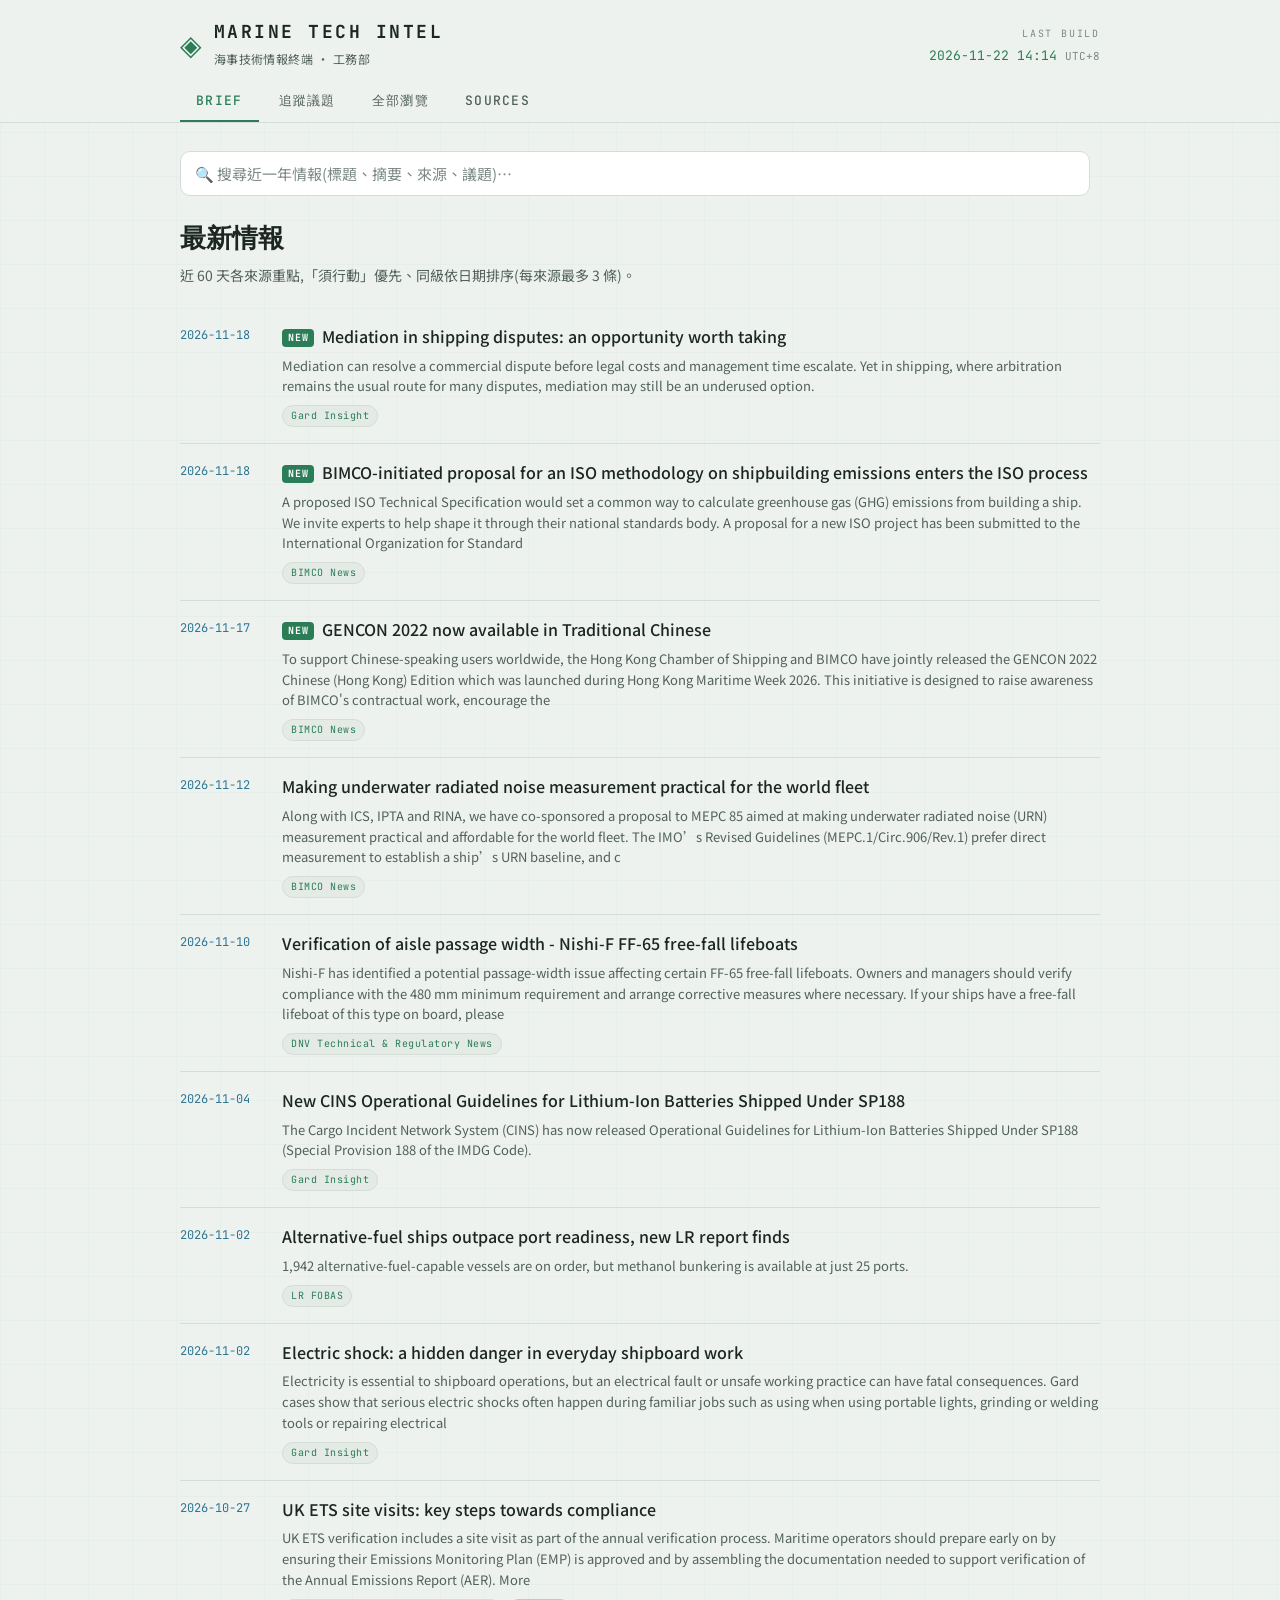
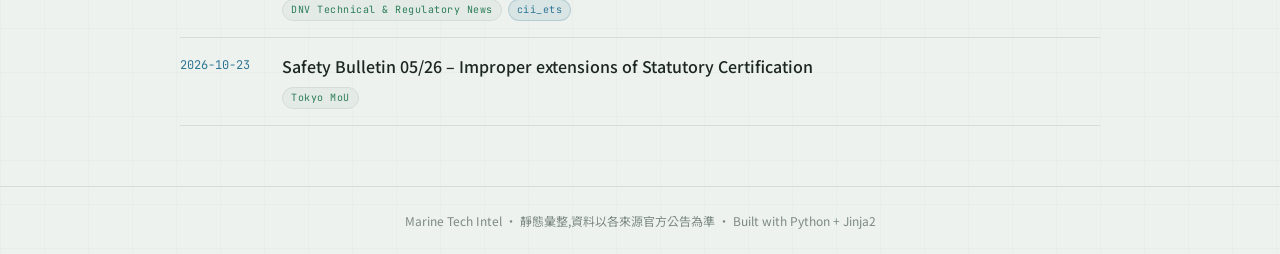
==== commit f95794de: "deploy: 13c96ceda36eb2e5e54ed2c470699c7c3f0308c7" ====
--- a/index.html
+++ b/index.html
@@ -11,7 +11,7 @@
   <link rel="preconnect" href="https://fonts.googleapis.com">
   <link rel="preconnect" href="https://fonts.gstatic.com" crossorigin>
   <link href="https://fonts.googleapis.com/css2?family=Fraunces:opsz,wght@9..144,500;9..144,600&family=JetBrains+Mono:wght@400;500;700&family=Noto+Sans+TC:wght@400;500;700&display=swap" rel="stylesheet">
-  <link rel="stylesheet" href="static/style.css?v=20261119150017">
+  <link rel="stylesheet" href="static/style.css?v=20261122141422">
 </head>
 <body>
   <header class="site-header">
@@ -25,7 +25,7 @@
       </div>
       <div class="header-meta">
         <span class="meta-label">LAST BUILD</span>
-        <span class="meta-value">2026-11-19 15:00 <span class="tz">UTC+8</span></span>
+        <span class="meta-value">2026-11-22 14:14 <span class="tz">UTC+8</span></span>
       </div>
     </div>
     <nav class="tabs" role="tablist">
@@ -299,7 +299,7 @@
     <article class="topic-card">
       <button class="topic-toggle" aria-expanded="false">
         <span class="topic-name">PSC 檢查</span>
-        <span class="topic-count">12</span>
+        <span class="topic-count">11</span>
         <span class="topic-caret">▸</span>
       </button>
       <div class="topic-body" hidden>
@@ -335,12 +335,6 @@
             <span class="imp-badge imp-action" title="AI 判定:有需採取行動或排程因應的事項,請以原文為準">須行動</span><a href="https://www.dnv.com/news/2026/the-2026-psc-cic-on-cargo-securing/" target="_blank" rel="noopener">The 2026 PSC CIC on cargo securing – be prepared</a>
             <span class="item-meta">DNV Technical &amp; Regulatory News · 2026-07-29</span>
             <p class="item-summary"><span class="ai-tag" title="由 AI 依原文自動摘要,僅供快速參考,請以原文為準">AI</span>2026年的港口國家控制集中檢查活動將於9月1日至11月30日進行，重點將放在貨物固定上。請做好準備。</p>
-          </li>
-          
-          <li>
-            <span class="imp-badge imp-action" title="AI 判定:有需採取行動或排程因應的事項,請以原文為準">須行動</span><a href="https://www.tokyo-mou.org/cic-results/2025/11/19/cic-on-crew-wages-and-seafarer-employment-agreement-mlc-2006-2024/" target="_blank" rel="noopener">CIC on Crew Wages and Seafarer Employment Agreement (MLC, 2006) 2024</a>
-            <span class="item-meta">Tokyo MoU · 2025-11-19</span>
-            <p class="item-summary"><span class="ai-tag" title="由 AI 依原文自動摘要,僅供快速參考,請以原文為準">AI</span>東京MOU的成員機構進行了針對船員工資和海員就業協議的集中檢查活動。</p>
           </li>
           
           <li>
@@ -849,7 +843,7 @@
           
           <span class="status-badge status-error" title="404 Client Error: Not Found for url: https://www.cimac.com/working-groups/wg7-fuels/index.html">抓取失敗</span>
           
-          <span class="freshness freshness-warn">28 天前</span>
+          <span class="freshness freshness-crit">31 天前</span>
         </div>
       </div>
       
@@ -1094,7 +1088,7 @@
       <button class="topic-toggle" aria-expanded="false">
         <span class="topic-pri pri-high">HIGH</span>
         <span class="topic-name">PSC 集中檢查 (CIC)</span>
-        <span class="topic-count">9</span>
+        <span class="topic-count">8</span>
         <span class="topic-caret">▸</span>
       </button>
       <div class="topic-body" hidden>
@@ -1150,12 +1144,6 @@
             <a href="https://www.tokyo-mou.org/press-releases/2026/03/17/preliminary-results-of-cic-on-ballast-water-management-2025/" target="_blank" rel="noopener">Preliminary results of CIC on Ballast Water Management 2025</a>
             <span class="item-meta">Tokyo MoU · 2026-03-17</span>
             <p class="item-summary"><span class="ai-tag" title="由 AI 依原文自動摘要,僅供快速參考,請以原文為準">AI</span>2025年，東京MOU與巴黎MOU共同進行了集中檢查運動（CIC），針對船舶的壓載水管理進行了9,244次檢查，其中74.96%使用了CIC問卷。檢查期間，共有184艘船隻被扣留，扣留率為2.66%，其中30艘因CIC相關缺陷被扣留，顯示出壓載水管理系統的運作和維護仍是重要的問題。大多數扣留的船隻屬於高風險類別，且多數船隻年齡在19至24歲之間。</p>
-          </li>
-          
-          <li>
-            <span class="imp-badge imp-action" title="AI 判定:有需採取行動或排程因應的事項,請以原文為準">須行動</span><a href="https://www.tokyo-mou.org/cic-results/2025/11/19/cic-on-crew-wages-and-seafarer-employment-agreement-mlc-2006-2024/" target="_blank" rel="noopener">CIC on Crew Wages and Seafarer Employment Agreement (MLC, 2006) 2024</a>
-            <span class="item-meta">Tokyo MoU · 2025-11-19</span>
-            <p class="item-summary"><span class="ai-tag" title="由 AI 依原文自動摘要,僅供快速參考,請以原文為準">AI</span>東京MOU的成員機構進行了針對船員工資和海員就業協議的集中檢查活動。</p>
           </li>
           
         </ul>
@@ -1389,6 +1377,6 @@
     <p>Marine Tech Intel · 靜態彙整,資料以各來源官方公告為準 · Built with Python + Jinja2</p>
   </footer>
 
-  <script src="static/main.js?v=20261119150017"></script>
+  <script src="static/main.js?v=20261122141422"></script>
 </body>
 </html>
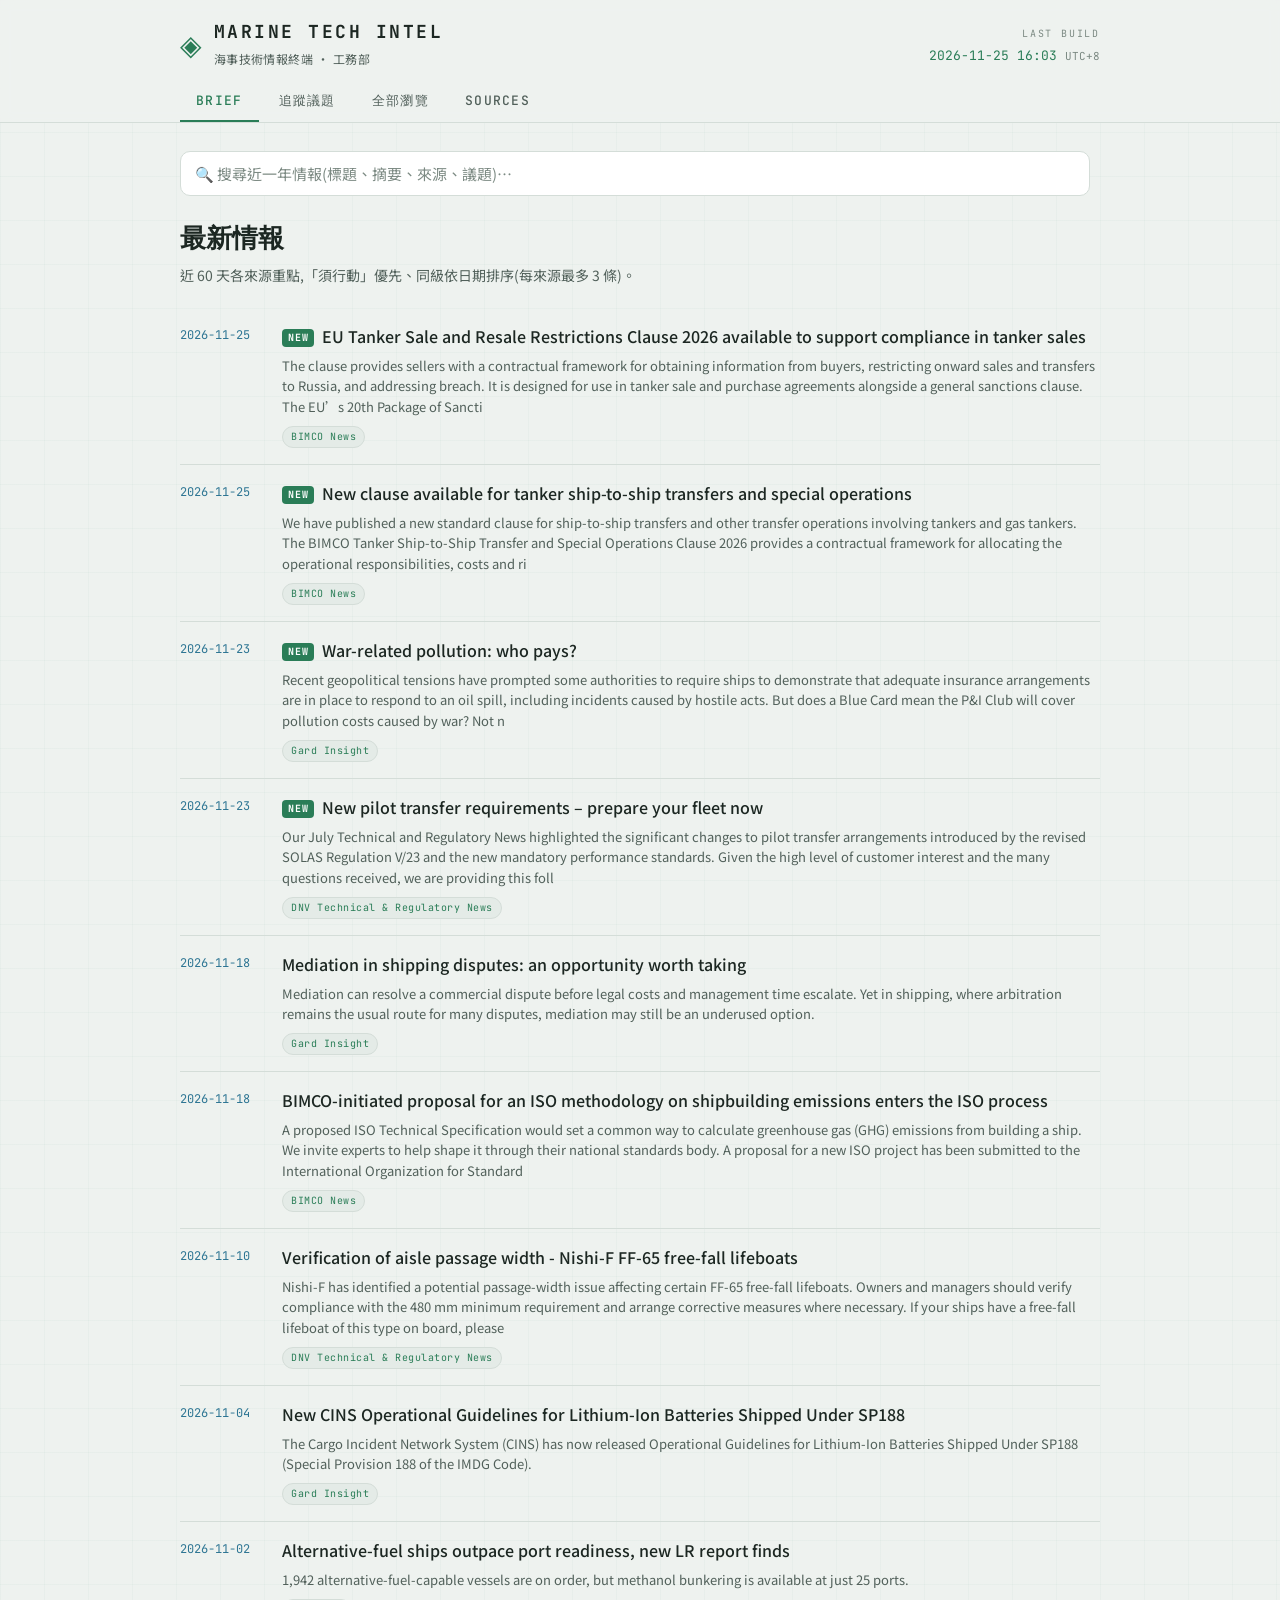
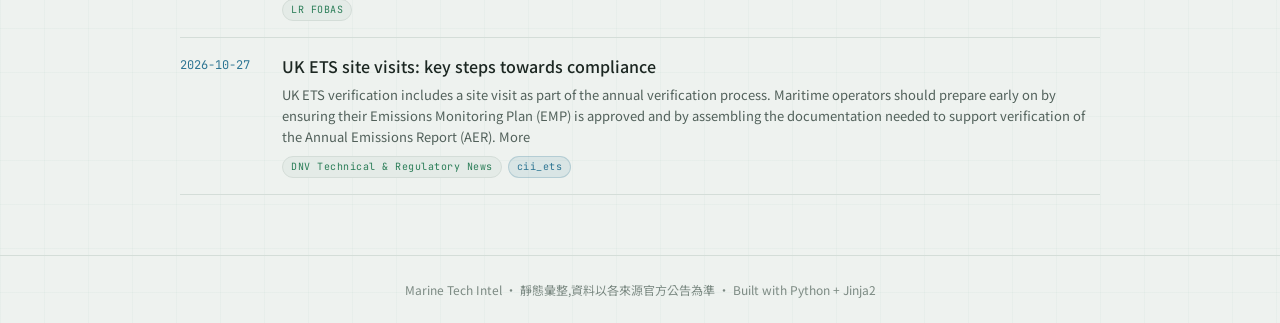
==== commit cce6c885: "deploy: 995a12aa727a255ab97b65db6447599a9cd343c2" ====
--- a/index.html
+++ b/index.html
@@ -11,7 +11,7 @@
   <link rel="preconnect" href="https://fonts.googleapis.com">
   <link rel="preconnect" href="https://fonts.gstatic.com" crossorigin>
   <link href="https://fonts.googleapis.com/css2?family=Fraunces:opsz,wght@9..144,500;9..144,600&family=JetBrains+Mono:wght@400;500;700&family=Noto+Sans+TC:wght@400;500;700&display=swap" rel="stylesheet">
-  <link rel="stylesheet" href="static/style.css?v=20261122141422">
+  <link rel="stylesheet" href="static/style.css?v=20261125160309">
 </head>
 <body>
   <header class="site-header">
@@ -25,7 +25,7 @@
       </div>
       <div class="header-meta">
         <span class="meta-label">LAST BUILD</span>
-        <span class="meta-value">2026-11-22 14:14 <span class="tz">UTC+8</span></span>
+        <span class="meta-value">2026-11-25 16:03 <span class="tz">UTC+8</span></span>
       </div>
     </div>
     <nav class="tabs" role="tablist">
@@ -59,14 +59,58 @@
   <ol class="brief-list">
     
     <li class="brief-item">
-      <div class="brief-date">2026-11-18</div>
+      <div class="brief-date">2026-11-25</div>
       <div class="brief-body">
-        <span class="new-badge" title="72 小時內新收錄">NEW</span><a class="brief-link" href="https://gard.no/en/insights/mediation-in-shipping-disputes-an-opportunity-worth-taking/" target="_blank" rel="noopener">Mediation in shipping disputes: an opportunity worth taking</a>
-        
-        <p class="brief-summary">Mediation can resolve a commercial dispute before legal costs and management time escalate. Yet in shipping, where arbitration remains the usual route for many disputes, mediation may still be an underused option.</p>
+        <span class="new-badge" title="72 小時內新收錄">NEW</span><a class="brief-link" href="https://www.bimco.org/news-insights/bimco-news/2026/11/25-tanker-resale-clause/" target="_blank" rel="noopener">EU Tanker Sale and Resale Restrictions Clause 2026 available to support compliance in tanker sales</a>
+        
+        <p class="brief-summary">The clause provides sellers with a contractual framework for obtaining information from buyers, restricting onward sales and transfers to Russia, and addressing breach. It is designed for use in tanker sale and purchase agreements alongside a general sanctions clause.
+The EU’s 20th Package of Sancti</p>
+        
+        <div class="brief-meta">
+          <span class="src-chip">BIMCO News</span>
+          
+        </div>
+      </div>
+    </li>
+    
+    <li class="brief-item">
+      <div class="brief-date">2026-11-25</div>
+      <div class="brief-body">
+        <span class="new-badge" title="72 小時內新收錄">NEW</span><a class="brief-link" href="https://www.bimco.org/news-insights/bimco-news/2026/11/25-sts-clause/" target="_blank" rel="noopener">New clause available for tanker ship-to-ship transfers and special operations</a>
+        
+        <p class="brief-summary">We have published a new standard clause for ship-to-ship transfers and other transfer operations involving tankers and gas tankers.
+The BIMCO Tanker Ship-to-Ship Transfer and Special Operations Clause 2026 provides a contractual framework for allocating the operational responsibilities, costs and ri</p>
+        
+        <div class="brief-meta">
+          <span class="src-chip">BIMCO News</span>
+          
+        </div>
+      </div>
+    </li>
+    
+    <li class="brief-item">
+      <div class="brief-date">2026-11-23</div>
+      <div class="brief-body">
+        <span class="new-badge" title="72 小時內新收錄">NEW</span><a class="brief-link" href="https://gard.no/en/insights/war-related-pollution-who-pays/" target="_blank" rel="noopener">War-related pollution: who pays?</a>
+        
+        <p class="brief-summary">Recent geopolitical tensions have prompted some authorities to require ships to demonstrate that adequate insurance arrangements are in place to respond to an oil spill, including incidents caused by hostile acts. But does a Blue Card mean the P&amp;I Club will cover pollution costs caused by war? Not n</p>
         
         <div class="brief-meta">
           <span class="src-chip">Gard Insight</span>
+          
+        </div>
+      </div>
+    </li>
+    
+    <li class="brief-item">
+      <div class="brief-date">2026-11-23</div>
+      <div class="brief-body">
+        <span class="new-badge" title="72 小時內新收錄">NEW</span><a class="brief-link" href="https://www.dnv.com/news/2026/new-pilot-transfer-requirements-prepare-your-fleet-now/" target="_blank" rel="noopener">New pilot transfer requirements – prepare your fleet now</a>
+        
+        <p class="brief-summary">Our July Technical and Regulatory News highlighted the significant changes to pilot transfer arrangements introduced by the revised SOLAS Regulation V/23 and the new mandatory performance standards. Given the high level of customer interest and the many questions received, we are providing this foll</p>
+        
+        <div class="brief-meta">
+          <span class="src-chip">DNV Technical &amp; Regulatory News</span>
           
         </div>
       </div>
@@ -75,40 +119,24 @@
     <li class="brief-item">
       <div class="brief-date">2026-11-18</div>
       <div class="brief-body">
-        <span class="new-badge" title="72 小時內新收錄">NEW</span><a class="brief-link" href="https://www.bimco.org/news-insights/bimco-news/2026/11/18-iso/" target="_blank" rel="noopener">BIMCO-initiated proposal for an ISO methodology on shipbuilding emissions enters the ISO process</a>
+        <a class="brief-link" href="https://gard.no/en/insights/mediation-in-shipping-disputes-an-opportunity-worth-taking/" target="_blank" rel="noopener">Mediation in shipping disputes: an opportunity worth taking</a>
+        
+        <p class="brief-summary">Mediation can resolve a commercial dispute before legal costs and management time escalate. Yet in shipping, where arbitration remains the usual route for many disputes, mediation may still be an underused option.</p>
+        
+        <div class="brief-meta">
+          <span class="src-chip">Gard Insight</span>
+          
+        </div>
+      </div>
+    </li>
+    
+    <li class="brief-item">
+      <div class="brief-date">2026-11-18</div>
+      <div class="brief-body">
+        <a class="brief-link" href="https://www.bimco.org/news-insights/bimco-news/2026/11/18-iso/" target="_blank" rel="noopener">BIMCO-initiated proposal for an ISO methodology on shipbuilding emissions enters the ISO process</a>
         
         <p class="brief-summary">A proposed ISO Technical Specification would set a common way to calculate greenhouse gas (GHG) emissions from building a ship. We invite experts to help shape it through their national standards body.
 A proposal for a new ISO project has been submitted to the International Organization for Standard</p>
-        
-        <div class="brief-meta">
-          <span class="src-chip">BIMCO News</span>
-          
-        </div>
-      </div>
-    </li>
-    
-    <li class="brief-item">
-      <div class="brief-date">2026-11-17</div>
-      <div class="brief-body">
-        <span class="new-badge" title="72 小時內新收錄">NEW</span><a class="brief-link" href="https://www.bimco.org/news-insights/bimco-news/2026/11/17-gencon-2022-hk-chinese/" target="_blank" rel="noopener">GENCON 2022 now available in Traditional Chinese</a>
-        
-        <p class="brief-summary">To support Chinese-speaking users worldwide, the Hong Kong Chamber of Shipping and BIMCO have jointly released the GENCON 2022 Chinese (Hong Kong) Edition which was launched during Hong Kong Maritime Week 2026.
-This initiative is designed to raise awareness of BIMCO&#39;s contractual work, encourage the</p>
-        
-        <div class="brief-meta">
-          <span class="src-chip">BIMCO News</span>
-          
-        </div>
-      </div>
-    </li>
-    
-    <li class="brief-item">
-      <div class="brief-date">2026-11-12</div>
-      <div class="brief-body">
-        <a class="brief-link" href="https://www.bimco.org/news-insights/bimco-news/2026/11/12-imo-urn/" target="_blank" rel="noopener">Making underwater radiated noise measurement practical for the world fleet</a>
-        
-        <p class="brief-summary">Along with ICS, IPTA and RINA, we have co-sponsored a proposal to MEPC 85 aimed at making underwater radiated noise (URN) measurement practical and affordable for the world fleet.
-The IMO’s Revised Guidelines (MEPC.1/Circ.906/Rev.1) prefer direct measurement to establish a ship’s URN baseline, and c</p>
         
         <div class="brief-meta">
           <span class="src-chip">BIMCO News</span>
@@ -160,20 +188,6 @@
     </li>
     
     <li class="brief-item">
-      <div class="brief-date">2026-11-02</div>
-      <div class="brief-body">
-        <a class="brief-link" href="https://gard.no/en/insights/electric-shock-a-hidden-danger-in-everyday-shipboard-work/" target="_blank" rel="noopener">Electric shock: a hidden danger in everyday shipboard work</a>
-        
-        <p class="brief-summary">Electricity is essential to shipboard operations, but an electrical fault or unsafe working practice can have fatal consequences. Gard cases show that serious electric shocks often happen during familiar jobs such as using when using portable lights, grinding or welding tools or repairing electrical</p>
-        
-        <div class="brief-meta">
-          <span class="src-chip">Gard Insight</span>
-          
-        </div>
-      </div>
-    </li>
-    
-    <li class="brief-item">
       <div class="brief-date">2026-10-27</div>
       <div class="brief-body">
         <a class="brief-link" href="https://www.dnv.com/news/2026/uk-ets-site-visits-key-steps-towards-compliance/" target="_blank" rel="noopener">UK ETS site visits: key steps towards compliance</a>
@@ -183,18 +197,6 @@
         <div class="brief-meta">
           <span class="src-chip">DNV Technical &amp; Regulatory News</span>
           <span class="topic-chip" data-topic="cii_ets">cii_ets</span>
-        </div>
-      </div>
-    </li>
-    
-    <li class="brief-item">
-      <div class="brief-date">2026-10-23</div>
-      <div class="brief-body">
-        <a class="brief-link" href="https://www.tokyo-mou.org/press-releases/2026/10/23/safety-bulletin-05-26-improper-extensions-of-statutory-certification/" target="_blank" rel="noopener">Safety Bulletin 05/26 – Improper extensions of Statutory Certification</a>
-        
-        <div class="brief-meta">
-          <span class="src-chip">Tokyo MoU</span>
-          
         </div>
       </div>
     </li>
@@ -213,7 +215,7 @@
     <article class="topic-card">
       <button class="topic-toggle" aria-expanded="false">
         <span class="topic-name">法規環保</span>
-        <span class="topic-count">7</span>
+        <span class="topic-count">6</span>
         <span class="topic-caret">▸</span>
       </button>
       <div class="topic-body" hidden>
@@ -225,12 +227,6 @@
             <span class="imp-badge imp-action" title="AI 判定:有需採取行動或排程因應的事項,請以原文為準">須行動</span><a href="https://www.dnv.com/news/2026/updated-implementing-regulation-med/" target="_blank" rel="noopener">Updated Implementing Regulation (EU) 2026/1434 amending the MED: In force from 31 August 2026</a>
             <span class="item-meta">DNV Technical &amp; Regulatory News · 2026-08-20</span>
             <p class="item-summary"><span class="ai-tag" title="由 AI 依原文自動摘要,僅供快速參考,請以原文為準">AI</span>歐盟發布第10號實施細則 (EU) 2026/1434，修訂《海洋設備指令》(MED) 2014/90/EU，並於2026年8月31日生效，取代第9號實施細則 (EU) 2025/1534。船隊應確認船上海洋設備的型式認可與合規狀態是否符合新版 MED 要求。</p>
-          </li>
-          
-          <li>
-            <span class="imp-badge imp-action" title="AI 判定:有需採取行動或排程因應的事項,請以原文為準">須行動</span><a href="https://www.dnv.com/news/2026/north-east-atlantic-joins-the-expanding-network-of-ecas/" target="_blank" rel="noopener">North-east Atlantic joins the expanding network of ECAs</a>
-            <span class="item-meta">DNV Technical &amp; Regulatory News · 2026-06-17</span>
-            <p class="item-summary"><span class="ai-tag" title="由 AI 依原文自動摘要,僅供快速參考,請以原文為準">AI</span>北東大西洋被納入新的排放控制區（ECA），針對氮氧化物（NOx）、硫氧化物（SOx）和顆粒物（PM）進行管控。相關規定將於2027年9月1日生效。</p>
           </li>
           
           <li>
@@ -411,7 +407,7 @@
     <article class="topic-card">
       <button class="topic-toggle" aria-expanded="false">
         <span class="topic-name">安全保安</span>
-        <span class="topic-count">3</span>
+        <span class="topic-count">2</span>
         <span class="topic-caret">▸</span>
       </button>
       <div class="topic-body" hidden>
@@ -429,12 +425,6 @@
             <a href="https://gard.no/en/insights/loss-of-bridge-control-calling-on-back-up-modes/" target="_blank" rel="noopener">Loss of bridge control: Calling on back-up modes</a>
             <span class="item-meta">Gard Insight · 2026-09-04</span>
             <p class="item-summary"><span class="ai-tag" title="由 AI 依原文自動摘要,僅供快速參考,請以原文為準">AI</span>舵機故障導致駕駛台控制失效,可能造成人命、財產與環境嚴重後果。在受限或繁忙水域中,由於淺灘、其他船舶及障礙物鄰近,船員應變時間與處置措施至關重要,反應時間常以秒計。</p>
-          </li>
-          
-          <li>
-            <a href="https://gard.no/en/insights/ais-assisted-collisions-overreliance-risk/" target="_blank" rel="noopener">AIS-assisted collisions: The risks of over-reliance</a>
-            <span class="item-meta">Gard Insight · 2026-07-14</span>
-            <p class="item-summary"><span class="ai-tag" title="由 AI 依原文自動摘要,僅供快速參考,請以原文為準">AI</span>AIS雖然已成為重要的安全輔助工具，但過度依賴AIS可能在某些情況下導致事故，而非預防事故。</p>
           </li>
           
         </ul>
@@ -467,7 +457,7 @@
     <article class="topic-card">
       <button class="topic-toggle" aria-expanded="false">
         <span class="topic-name">未分類</span>
-        <span class="topic-count">35</span>
+        <span class="topic-count">37</span>
         <span class="topic-caret">▸</span>
       </button>
       <div class="topic-body" hidden>
@@ -476,19 +466,43 @@
         <ul class="topic-items">
           
           <li>
-            <span class="new-badge" title="72 小時內新收錄">NEW</span><a href="https://gard.no/en/insights/mediation-in-shipping-disputes-an-opportunity-worth-taking/" target="_blank" rel="noopener">Mediation in shipping disputes: an opportunity worth taking</a>
+            <span class="new-badge" title="72 小時內新收錄">NEW</span><a href="https://www.bimco.org/news-insights/bimco-news/2026/11/25-tanker-resale-clause/" target="_blank" rel="noopener">EU Tanker Sale and Resale Restrictions Clause 2026 available to support compliance in tanker sales</a>
+            <span class="item-meta">BIMCO News · 2026-11-25</span>
+            
+          </li>
+          
+          <li>
+            <span class="new-badge" title="72 小時內新收錄">NEW</span><a href="https://www.bimco.org/news-insights/bimco-news/2026/11/25-sts-clause/" target="_blank" rel="noopener">New clause available for tanker ship-to-ship transfers and special operations</a>
+            <span class="item-meta">BIMCO News · 2026-11-25</span>
+            
+          </li>
+          
+          <li>
+            <span class="new-badge" title="72 小時內新收錄">NEW</span><a href="https://gard.no/en/insights/war-related-pollution-who-pays/" target="_blank" rel="noopener">War-related pollution: who pays?</a>
+            <span class="item-meta">Gard Insight · 2026-11-23</span>
+            
+          </li>
+          
+          <li>
+            <span class="new-badge" title="72 小時內新收錄">NEW</span><a href="https://www.dnv.com/news/2026/new-pilot-transfer-requirements-prepare-your-fleet-now/" target="_blank" rel="noopener">New pilot transfer requirements – prepare your fleet now</a>
+            <span class="item-meta">DNV Technical &amp; Regulatory News · 2026-11-23</span>
+            
+          </li>
+          
+          <li>
+            <a href="https://gard.no/en/insights/mediation-in-shipping-disputes-an-opportunity-worth-taking/" target="_blank" rel="noopener">Mediation in shipping disputes: an opportunity worth taking</a>
             <span class="item-meta">Gard Insight · 2026-11-18</span>
             
           </li>
           
           <li>
-            <span class="new-badge" title="72 小時內新收錄">NEW</span><a href="https://www.bimco.org/news-insights/bimco-news/2026/11/18-iso/" target="_blank" rel="noopener">BIMCO-initiated proposal for an ISO methodology on shipbuilding emissions enters the ISO process</a>
+            <a href="https://www.bimco.org/news-insights/bimco-news/2026/11/18-iso/" target="_blank" rel="noopener">BIMCO-initiated proposal for an ISO methodology on shipbuilding emissions enters the ISO process</a>
             <span class="item-meta">BIMCO News · 2026-11-18</span>
             
           </li>
           
           <li>
-            <span class="new-badge" title="72 小時內新收錄">NEW</span><a href="https://www.bimco.org/news-insights/bimco-news/2026/11/17-gencon-2022-hk-chinese/" target="_blank" rel="noopener">GENCON 2022 now available in Traditional Chinese</a>
+            <a href="https://www.bimco.org/news-insights/bimco-news/2026/11/17-gencon-2022-hk-chinese/" target="_blank" rel="noopener">GENCON 2022 now available in Traditional Chinese</a>
             <span class="item-meta">BIMCO News · 2026-11-17</span>
             
           </li>
@@ -603,18 +617,6 @@
           
           <li>
             <a href="https://www.bimco.org/news-insights/bimco-news/2026/10/21-retrofit-addendum/" target="_blank" rel="noopener">BIMCO Energy Saving Device Retrofit Addendum available to support vessel efficiency investments</a>
-            <span class="item-meta">BIMCO News · 2026-10-21</span>
-            
-          </li>
-          
-          <li>
-            <a href="https://www.bimco.org/news-insights/bimco-news/2026/10/21-recyclecon-2026/" target="_blank" rel="noopener">We have updated RECYCLECON – the global standard contract for sustainable ship recycling</a>
-            <span class="item-meta">BIMCO News · 2026-10-21</span>
-            
-          </li>
-          
-          <li>
-            <a href="https://www.bimco.org/news-insights/bimco-news/2026/10/21-ebl/" target="_blank" rel="noopener">eBL adoption passes halfway mark</a>
             <span class="item-meta">BIMCO News · 2026-10-21</span>
             
           </li>
@@ -843,7 +845,7 @@
           
           <span class="status-badge status-error" title="404 Client Error: Not Found for url: https://www.cimac.com/working-groups/wg7-fuels/index.html">抓取失敗</span>
           
-          <span class="freshness freshness-crit">31 天前</span>
+          <span class="freshness freshness-crit">34 天前</span>
         </div>
       </div>
       
@@ -938,7 +940,12 @@
       <ul class="source-items">
         
         <li>
-          <span class="new-badge" title="72 小時內新收錄">NEW</span><a href="https://gard.no/en/insights/mediation-in-shipping-disputes-an-opportunity-worth-taking/" target="_blank" rel="noopener">Mediation in shipping disputes: an opportunity worth taking</a>
+          <span class="new-badge" title="72 小時內新收錄">NEW</span><a href="https://gard.no/en/insights/war-related-pollution-who-pays/" target="_blank" rel="noopener">War-related pollution: who pays?</a>
+          <span class="item-date">2026-11-23</span>
+        </li>
+        
+        <li>
+          <a href="https://gard.no/en/insights/mediation-in-shipping-disputes-an-opportunity-worth-taking/" target="_blank" rel="noopener">Mediation in shipping disputes: an opportunity worth taking</a>
           <span class="item-date">2026-11-18</span>
         </li>
         
@@ -955,11 +962,6 @@
         <li>
           <a href="https://gard.no/en/insights/safe-pilot-transfer-operation/" target="_blank" rel="noopener">Pilot transfer operation: A safer step aboard</a>
           <span class="item-date">2026-10-23</span>
-        </li>
-        
-        <li>
-          <a href="https://gard.no/en/insights/india-introduces-new-requirements-for-ships-in-coastal-waters/" target="_blank" rel="noopener">India introduces new requirements for ships in coastal waters</a>
-          <span class="item-date">2026-10-21</span>
         </li>
         
       </ul>
@@ -982,6 +984,11 @@
       <ul class="source-items">
         
         <li>
+          <span class="new-badge" title="72 小時內新收錄">NEW</span><a href="https://www.dnv.com/news/2026/new-pilot-transfer-requirements-prepare-your-fleet-now/" target="_blank" rel="noopener">New pilot transfer requirements – prepare your fleet now</a>
+          <span class="item-date">2026-11-23</span>
+        </li>
+        
+        <li>
           <a href="https://www.dnv.com/news/2026/nishi-f-ff-65-free-fall-lifeboats-verification-of-aisle-passage-width/" target="_blank" rel="noopener">Verification of aisle passage width - Nishi-F FF-65 free-fall lifeboats</a>
           <span class="item-date">2026-11-10</span>
         </li>
@@ -999,11 +1006,6 @@
         <li>
           <a href="https://www.dnv.com/news/2026/updated-implementing-regulation-med/" target="_blank" rel="noopener">Updated Implementing Regulation (EU) 2026/1434 amending the MED: In force from 31 August 2026</a>
           <span class="item-date">2026-08-20</span>
-        </li>
-        
-        <li>
-          <a href="https://www.dnv.com/news/2026/port-state-control-cic-2026-official-questionnaire-now-published/" target="_blank" rel="noopener">Port State Control – CIC 2026 official questionnaire now published</a>
-          <span class="item-date">2026-08-04</span>
         </li>
         
       </ul>
@@ -1026,28 +1028,28 @@
       <ul class="source-items">
         
         <li>
-          <span class="new-badge" title="72 小時內新收錄">NEW</span><a href="https://www.bimco.org/news-insights/bimco-news/2026/11/18-iso/" target="_blank" rel="noopener">BIMCO-initiated proposal for an ISO methodology on shipbuilding emissions enters the ISO process</a>
+          <span class="new-badge" title="72 小時內新收錄">NEW</span><a href="https://www.bimco.org/news-insights/bimco-news/2026/11/25-tanker-resale-clause/" target="_blank" rel="noopener">EU Tanker Sale and Resale Restrictions Clause 2026 available to support compliance in tanker sales</a>
+          <span class="item-date">2026-11-25</span>
+        </li>
+        
+        <li>
+          <span class="new-badge" title="72 小時內新收錄">NEW</span><a href="https://www.bimco.org/news-insights/bimco-news/2026/11/25-sts-clause/" target="_blank" rel="noopener">New clause available for tanker ship-to-ship transfers and special operations</a>
+          <span class="item-date">2026-11-25</span>
+        </li>
+        
+        <li>
+          <a href="https://www.bimco.org/news-insights/bimco-news/2026/11/18-iso/" target="_blank" rel="noopener">BIMCO-initiated proposal for an ISO methodology on shipbuilding emissions enters the ISO process</a>
           <span class="item-date">2026-11-18</span>
         </li>
         
         <li>
-          <span class="new-badge" title="72 小時內新收錄">NEW</span><a href="https://www.bimco.org/news-insights/bimco-news/2026/11/17-gencon-2022-hk-chinese/" target="_blank" rel="noopener">GENCON 2022 now available in Traditional Chinese</a>
+          <a href="https://www.bimco.org/news-insights/bimco-news/2026/11/17-gencon-2022-hk-chinese/" target="_blank" rel="noopener">GENCON 2022 now available in Traditional Chinese</a>
           <span class="item-date">2026-11-17</span>
         </li>
         
         <li>
           <a href="https://www.bimco.org/news-insights/bimco-news/2026/11/12-imo-urn/" target="_blank" rel="noopener">Making underwater radiated noise measurement practical for the world fleet</a>
           <span class="item-date">2026-11-12</span>
-        </li>
-        
-        <li>
-          <a href="https://www.bimco.org/news-insights/bimco-news/2026/11/11-layupman/" target="_blank" rel="noopener">LAYUPMAN revision reaches key milestone in London</a>
-          <span class="item-date">2026-11-11</span>
-        </li>
-        
-        <li>
-          <a href="https://www.bimco.org/news-insights/bimco-news/2026/11/10-ev-imdg/" target="_blank" rel="noopener">New guidance on IMDG Code changes for vehicles and batteries</a>
-          <span class="item-date">2026-11-10</span>
         </li>
         
       </ul>
@@ -1377,6 +1379,6 @@
     <p>Marine Tech Intel · 靜態彙整,資料以各來源官方公告為準 · Built with Python + Jinja2</p>
   </footer>
 
-  <script src="static/main.js?v=20261122141422"></script>
+  <script src="static/main.js?v=20261125160309"></script>
 </body>
 </html>
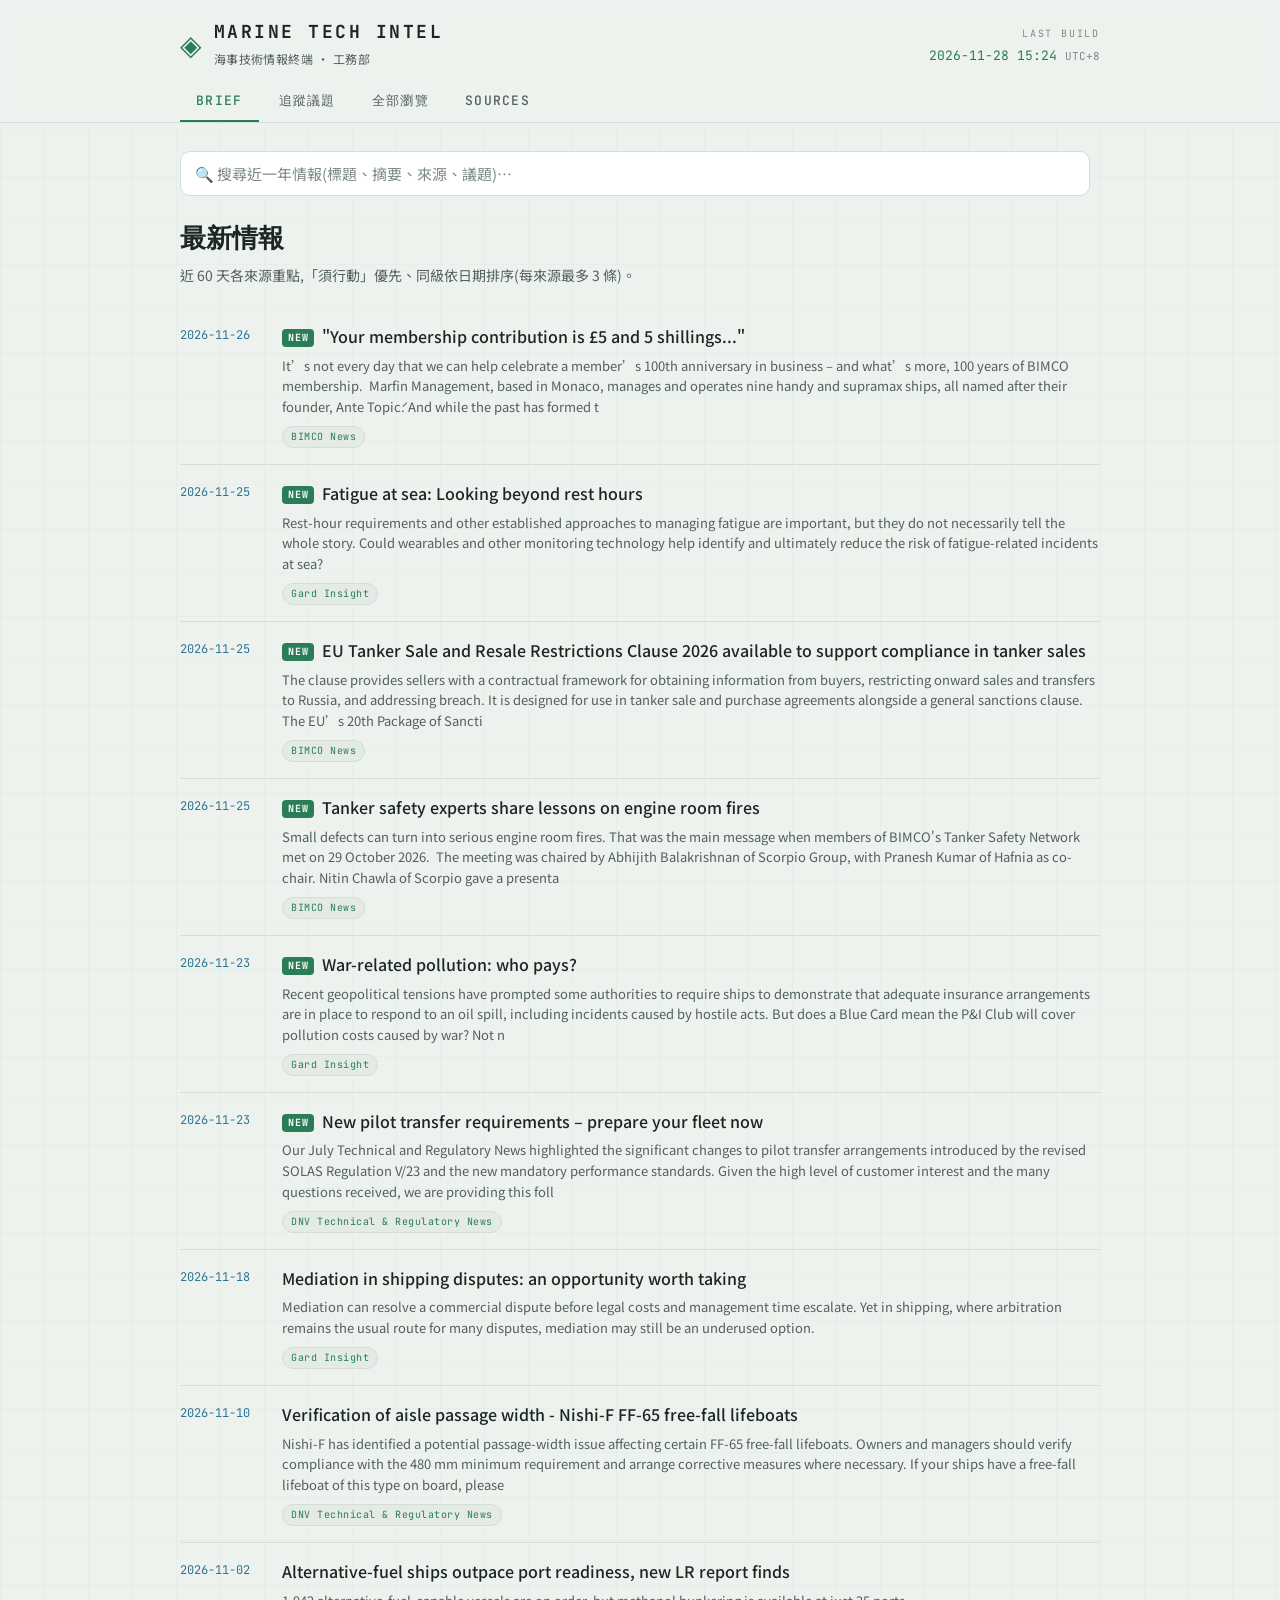
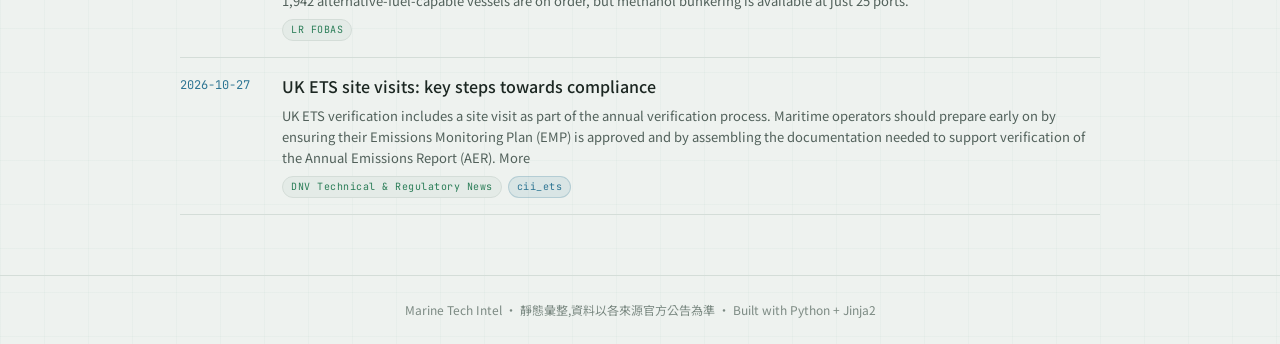
==== commit 7dd4437f: "deploy: a75330a4c4197ac322469f52ce58f12b5717855f" ====
--- a/index.html
+++ b/index.html
@@ -11,7 +11,7 @@
   <link rel="preconnect" href="https://fonts.googleapis.com">
   <link rel="preconnect" href="https://fonts.gstatic.com" crossorigin>
   <link href="https://fonts.googleapis.com/css2?family=Fraunces:opsz,wght@9..144,500;9..144,600&family=JetBrains+Mono:wght@400;500;700&family=Noto+Sans+TC:wght@400;500;700&display=swap" rel="stylesheet">
-  <link rel="stylesheet" href="static/style.css?v=20261125160309">
+  <link rel="stylesheet" href="static/style.css?v=20261128152408">
 </head>
 <body>
   <header class="site-header">
@@ -25,7 +25,7 @@
       </div>
       <div class="header-meta">
         <span class="meta-label">LAST BUILD</span>
-        <span class="meta-value">2026-11-25 16:03 <span class="tz">UTC+8</span></span>
+        <span class="meta-value">2026-11-28 15:24 <span class="tz">UTC+8</span></span>
       </div>
     </div>
     <nav class="tabs" role="tablist">
@@ -59,6 +59,35 @@
   <ol class="brief-list">
     
     <li class="brief-item">
+      <div class="brief-date">2026-11-26</div>
+      <div class="brief-body">
+        <span class="new-badge" title="72 小時內新收錄">NEW</span><a class="brief-link" href="https://www.bimco.org/news-insights/bimco-news/2026/11/26-marfin-100-years/" target="_blank" rel="noopener">&#34;Your membership contribution is £5 and 5 shillings...&#34;</a>
+        
+        <p class="brief-summary">It’s not every day that we can help celebrate a member’s 100th anniversary in business – and what’s more, 100 years of BIMCO membership. 
+Marfin Management, based in Monaco, manages and operates nine handy and supramax ships, all named after their founder, Ante Topić. And while the past has formed t</p>
+        
+        <div class="brief-meta">
+          <span class="src-chip">BIMCO News</span>
+          
+        </div>
+      </div>
+    </li>
+    
+    <li class="brief-item">
+      <div class="brief-date">2026-11-25</div>
+      <div class="brief-body">
+        <span class="new-badge" title="72 小時內新收錄">NEW</span><a class="brief-link" href="https://gard.no/en/insights/fatigue-at-sea-looking-beyond-rest-hours/" target="_blank" rel="noopener">Fatigue at sea: Looking beyond rest hours</a>
+        
+        <p class="brief-summary">Rest-hour requirements and other established approaches to managing fatigue are important, but they do not necessarily tell the whole story. Could wearables and other monitoring technology help identify and ultimately reduce the risk of fatigue-related incidents at sea?</p>
+        
+        <div class="brief-meta">
+          <span class="src-chip">Gard Insight</span>
+          
+        </div>
+      </div>
+    </li>
+    
+    <li class="brief-item">
       <div class="brief-date">2026-11-25</div>
       <div class="brief-body">
         <span class="new-badge" title="72 小時內新收錄">NEW</span><a class="brief-link" href="https://www.bimco.org/news-insights/bimco-news/2026/11/25-tanker-resale-clause/" target="_blank" rel="noopener">EU Tanker Sale and Resale Restrictions Clause 2026 available to support compliance in tanker sales</a>
@@ -76,10 +105,10 @@
     <li class="brief-item">
       <div class="brief-date">2026-11-25</div>
       <div class="brief-body">
-        <span class="new-badge" title="72 小時內新收錄">NEW</span><a class="brief-link" href="https://www.bimco.org/news-insights/bimco-news/2026/11/25-sts-clause/" target="_blank" rel="noopener">New clause available for tanker ship-to-ship transfers and special operations</a>
-        
-        <p class="brief-summary">We have published a new standard clause for ship-to-ship transfers and other transfer operations involving tankers and gas tankers.
-The BIMCO Tanker Ship-to-Ship Transfer and Special Operations Clause 2026 provides a contractual framework for allocating the operational responsibilities, costs and ri</p>
+        <span class="new-badge" title="72 小時內新收錄">NEW</span><a class="brief-link" href="https://www.bimco.org/news-insights/bimco-news/2026/11/25-tanker-fires/" target="_blank" rel="noopener">Tanker safety experts share lessons on engine room fires</a>
+        
+        <p class="brief-summary">Small defects can turn into serious engine room fires. That was the main message when members of BIMCO&#39;s Tanker Safety Network met on 29 October 2026. 
+The meeting was chaired by Abhijith Balakrishnan of Scorpio Group, with Pranesh Kumar of Hafnia as co-chair. Nitin Chawla of Scorpio gave a presenta</p>
         
         <div class="brief-meta">
           <span class="src-chip">BIMCO News</span>
@@ -131,21 +160,6 @@
     </li>
     
     <li class="brief-item">
-      <div class="brief-date">2026-11-18</div>
-      <div class="brief-body">
-        <a class="brief-link" href="https://www.bimco.org/news-insights/bimco-news/2026/11/18-iso/" target="_blank" rel="noopener">BIMCO-initiated proposal for an ISO methodology on shipbuilding emissions enters the ISO process</a>
-        
-        <p class="brief-summary">A proposed ISO Technical Specification would set a common way to calculate greenhouse gas (GHG) emissions from building a ship. We invite experts to help shape it through their national standards body.
-A proposal for a new ISO project has been submitted to the International Organization for Standard</p>
-        
-        <div class="brief-meta">
-          <span class="src-chip">BIMCO News</span>
-          
-        </div>
-      </div>
-    </li>
-    
-    <li class="brief-item">
       <div class="brief-date">2026-11-10</div>
       <div class="brief-body">
         <a class="brief-link" href="https://www.dnv.com/news/2026/nishi-f-ff-65-free-fall-lifeboats-verification-of-aisle-passage-width/" target="_blank" rel="noopener">Verification of aisle passage width - Nishi-F FF-65 free-fall lifeboats</a>
@@ -154,20 +168,6 @@
         
         <div class="brief-meta">
           <span class="src-chip">DNV Technical &amp; Regulatory News</span>
-          
-        </div>
-      </div>
-    </li>
-    
-    <li class="brief-item">
-      <div class="brief-date">2026-11-04</div>
-      <div class="brief-body">
-        <a class="brief-link" href="https://gard.no/en/insights/new-cins-operational-guidelines-for-lithium-ion-batteries-shipped-under-sp188/" target="_blank" rel="noopener">New CINS Operational Guidelines for Lithium-Ion Batteries Shipped Under SP188</a>
-        
-        <p class="brief-summary">The Cargo Incident Network System (CINS) has now released Operational Guidelines for Lithium-Ion Batteries Shipped Under SP188 (Special Provision 188 of the IMDG Code).</p>
-        
-        <div class="brief-meta">
-          <span class="src-chip">Gard Insight</span>
           
         </div>
       </div>
@@ -407,7 +407,7 @@
     <article class="topic-card">
       <button class="topic-toggle" aria-expanded="false">
         <span class="topic-name">安全保安</span>
-        <span class="topic-count">2</span>
+        <span class="topic-count">1</span>
         <span class="topic-caret">▸</span>
       </button>
       <div class="topic-body" hidden>
@@ -419,12 +419,6 @@
             <a href="https://gard.no/en/insights/collisions-with-fishing-vessels-chinese-waters-remain-a-hotspot/" target="_blank" rel="noopener">Collisions with fishing vessels: Chinese waters remain a hotspot</a>
             <span class="item-meta">Gard Insight · 2026-09-14</span>
             <p class="item-summary"><span class="ai-tag" title="由 AI 依原文自動摘要,僅供快速參考,請以原文為準">AI</span>Gard理賠數據顯示，65起涉及漁船碰撞事故中有半數發生於中國水域。禁漁期結束後大量漁船同時出海，碰撞風險尤高。船隊航行於該區應提高警覺並加強瞭望與避碰措施。</p>
-          </li>
-          
-          <li>
-            <a href="https://gard.no/en/insights/loss-of-bridge-control-calling-on-back-up-modes/" target="_blank" rel="noopener">Loss of bridge control: Calling on back-up modes</a>
-            <span class="item-meta">Gard Insight · 2026-09-04</span>
-            <p class="item-summary"><span class="ai-tag" title="由 AI 依原文自動摘要,僅供快速參考,請以原文為準">AI</span>舵機故障導致駕駛台控制失效,可能造成人命、財產與環境嚴重後果。在受限或繁忙水域中,由於淺灘、其他船舶及障礙物鄰近,船員應變時間與處置措施至關重要,反應時間常以秒計。</p>
           </li>
           
         </ul>
@@ -457,7 +451,7 @@
     <article class="topic-card">
       <button class="topic-toggle" aria-expanded="false">
         <span class="topic-name">未分類</span>
-        <span class="topic-count">37</span>
+        <span class="topic-count">38</span>
         <span class="topic-caret">▸</span>
       </button>
       <div class="topic-body" hidden>
@@ -466,18 +460,42 @@
         <ul class="topic-items">
           
           <li>
+            <span class="new-badge" title="72 小時內新收錄">NEW</span><a href="https://www.bimco.org/news-insights/bimco-news/2026/11/26-marfin-100-years/" target="_blank" rel="noopener">&#34;Your membership contribution is £5 and 5 shillings...&#34;</a>
+            <span class="item-meta">BIMCO News · 2026-11-26</span>
+            
+          </li>
+          
+          <li>
+            <span class="new-badge" title="72 小時內新收錄">NEW</span><a href="https://gard.no/en/insights/fatigue-at-sea-looking-beyond-rest-hours/" target="_blank" rel="noopener">Fatigue at sea: Looking beyond rest hours</a>
+            <span class="item-meta">Gard Insight · 2026-11-25</span>
+            
+          </li>
+          
+          <li>
             <span class="new-badge" title="72 小時內新收錄">NEW</span><a href="https://www.bimco.org/news-insights/bimco-news/2026/11/25-tanker-resale-clause/" target="_blank" rel="noopener">EU Tanker Sale and Resale Restrictions Clause 2026 available to support compliance in tanker sales</a>
             <span class="item-meta">BIMCO News · 2026-11-25</span>
             
           </li>
           
           <li>
+            <span class="new-badge" title="72 小時內新收錄">NEW</span><a href="https://www.bimco.org/news-insights/bimco-news/2026/11/25-tanker-fires/" target="_blank" rel="noopener">Tanker safety experts share lessons on engine room fires</a>
+            <span class="item-meta">BIMCO News · 2026-11-25</span>
+            
+          </li>
+          
+          <li>
             <span class="new-badge" title="72 小時內新收錄">NEW</span><a href="https://www.bimco.org/news-insights/bimco-news/2026/11/25-sts-clause/" target="_blank" rel="noopener">New clause available for tanker ship-to-ship transfers and special operations</a>
             <span class="item-meta">BIMCO News · 2026-11-25</span>
             
           </li>
           
           <li>
+            <span class="new-badge" title="72 小時內新收錄">NEW</span><a href="https://www.bimco.org/news-insights/bimco-news/2026/11/25-eu-vote/" target="_blank" rel="noopener">BIMCO regrets European Parliament vote to exclude Indian yards</a>
+            <span class="item-meta">BIMCO News · 2026-11-25</span>
+            
+          </li>
+          
+          <li>
             <span class="new-badge" title="72 小時內新收錄">NEW</span><a href="https://gard.no/en/insights/war-related-pollution-who-pays/" target="_blank" rel="noopener">War-related pollution: who pays?</a>
             <span class="item-meta">Gard Insight · 2026-11-23</span>
             
@@ -586,12 +604,6 @@
           </li>
           
           <li>
-            <a href="https://www.bimco.org/news-insights/bimco-news/2026/10/27-bwm/" target="_blank" rel="noopener">Ballast Water: BIMCO seeks clearer guidance for ships facing challenging water quality</a>
-            <span class="item-meta">BIMCO News · 2026-10-27</span>
-            
-          </li>
-          
-          <li>
             <a href="https://www.tokyo-mou.org/press-releases/2026/10/23/safety-bulletin-05-26-improper-extensions-of-statutory-certification/" target="_blank" rel="noopener">Safety Bulletin 05/26 – Improper extensions of Statutory Certification</a>
             <span class="item-meta">Tokyo MoU · 2026-10-23</span>
             
@@ -604,20 +616,8 @@
           </li>
           
           <li>
-            <a href="https://www.bimco.org/news-insights/bimco-news/2026/10/23-plastic/" target="_blank" rel="noopener">An opportunity to contribute your thoughts on plastic waste management</a>
-            <span class="item-meta">BIMCO News · 2026-10-23</span>
-            
-          </li>
-          
-          <li>
             <a href="https://gard.no/en/insights/india-introduces-new-requirements-for-ships-in-coastal-waters/" target="_blank" rel="noopener">India introduces new requirements for ships in coastal waters</a>
             <span class="item-meta">Gard Insight · 2026-10-21</span>
-            
-          </li>
-          
-          <li>
-            <a href="https://www.bimco.org/news-insights/bimco-news/2026/10/21-retrofit-addendum/" target="_blank" rel="noopener">BIMCO Energy Saving Device Retrofit Addendum available to support vessel efficiency investments</a>
-            <span class="item-meta">BIMCO News · 2026-10-21</span>
             
           </li>
           
@@ -845,7 +845,7 @@
           
           <span class="status-badge status-error" title="404 Client Error: Not Found for url: https://www.cimac.com/working-groups/wg7-fuels/index.html">抓取失敗</span>
           
-          <span class="freshness freshness-crit">34 天前</span>
+          <span class="freshness freshness-crit">37 天前</span>
         </div>
       </div>
       
@@ -940,6 +940,11 @@
       <ul class="source-items">
         
         <li>
+          <span class="new-badge" title="72 小時內新收錄">NEW</span><a href="https://gard.no/en/insights/fatigue-at-sea-looking-beyond-rest-hours/" target="_blank" rel="noopener">Fatigue at sea: Looking beyond rest hours</a>
+          <span class="item-date">2026-11-25</span>
+        </li>
+        
+        <li>
           <span class="new-badge" title="72 小時內新收錄">NEW</span><a href="https://gard.no/en/insights/war-related-pollution-who-pays/" target="_blank" rel="noopener">War-related pollution: who pays?</a>
           <span class="item-date">2026-11-23</span>
         </li>
@@ -957,11 +962,6 @@
         <li>
           <a href="https://gard.no/en/insights/electric-shock-a-hidden-danger-in-everyday-shipboard-work/" target="_blank" rel="noopener">Electric shock: a hidden danger in everyday shipboard work</a>
           <span class="item-date">2026-11-02</span>
-        </li>
-        
-        <li>
-          <a href="https://gard.no/en/insights/safe-pilot-transfer-operation/" target="_blank" rel="noopener">Pilot transfer operation: A safer step aboard</a>
-          <span class="item-date">2026-10-23</span>
         </li>
         
       </ul>
@@ -1028,28 +1028,28 @@
       <ul class="source-items">
         
         <li>
+          <span class="new-badge" title="72 小時內新收錄">NEW</span><a href="https://www.bimco.org/news-insights/bimco-news/2026/11/26-marfin-100-years/" target="_blank" rel="noopener">&#34;Your membership contribution is £5 and 5 shillings...&#34;</a>
+          <span class="item-date">2026-11-26</span>
+        </li>
+        
+        <li>
           <span class="new-badge" title="72 小時內新收錄">NEW</span><a href="https://www.bimco.org/news-insights/bimco-news/2026/11/25-tanker-resale-clause/" target="_blank" rel="noopener">EU Tanker Sale and Resale Restrictions Clause 2026 available to support compliance in tanker sales</a>
           <span class="item-date">2026-11-25</span>
         </li>
         
         <li>
+          <span class="new-badge" title="72 小時內新收錄">NEW</span><a href="https://www.bimco.org/news-insights/bimco-news/2026/11/25-tanker-fires/" target="_blank" rel="noopener">Tanker safety experts share lessons on engine room fires</a>
+          <span class="item-date">2026-11-25</span>
+        </li>
+        
+        <li>
           <span class="new-badge" title="72 小時內新收錄">NEW</span><a href="https://www.bimco.org/news-insights/bimco-news/2026/11/25-sts-clause/" target="_blank" rel="noopener">New clause available for tanker ship-to-ship transfers and special operations</a>
           <span class="item-date">2026-11-25</span>
         </li>
         
         <li>
-          <a href="https://www.bimco.org/news-insights/bimco-news/2026/11/18-iso/" target="_blank" rel="noopener">BIMCO-initiated proposal for an ISO methodology on shipbuilding emissions enters the ISO process</a>
-          <span class="item-date">2026-11-18</span>
-        </li>
-        
-        <li>
-          <a href="https://www.bimco.org/news-insights/bimco-news/2026/11/17-gencon-2022-hk-chinese/" target="_blank" rel="noopener">GENCON 2022 now available in Traditional Chinese</a>
-          <span class="item-date">2026-11-17</span>
-        </li>
-        
-        <li>
-          <a href="https://www.bimco.org/news-insights/bimco-news/2026/11/12-imo-urn/" target="_blank" rel="noopener">Making underwater radiated noise measurement practical for the world fleet</a>
-          <span class="item-date">2026-11-12</span>
+          <span class="new-badge" title="72 小時內新收錄">NEW</span><a href="https://www.bimco.org/news-insights/bimco-news/2026/11/25-eu-vote/" target="_blank" rel="noopener">BIMCO regrets European Parliament vote to exclude Indian yards</a>
+          <span class="item-date">2026-11-25</span>
         </li>
         
       </ul>
@@ -1379,6 +1379,6 @@
     <p>Marine Tech Intel · 靜態彙整,資料以各來源官方公告為準 · Built with Python + Jinja2</p>
   </footer>
 
-  <script src="static/main.js?v=20261125160309"></script>
+  <script src="static/main.js?v=20261128152408"></script>
 </body>
 </html>
